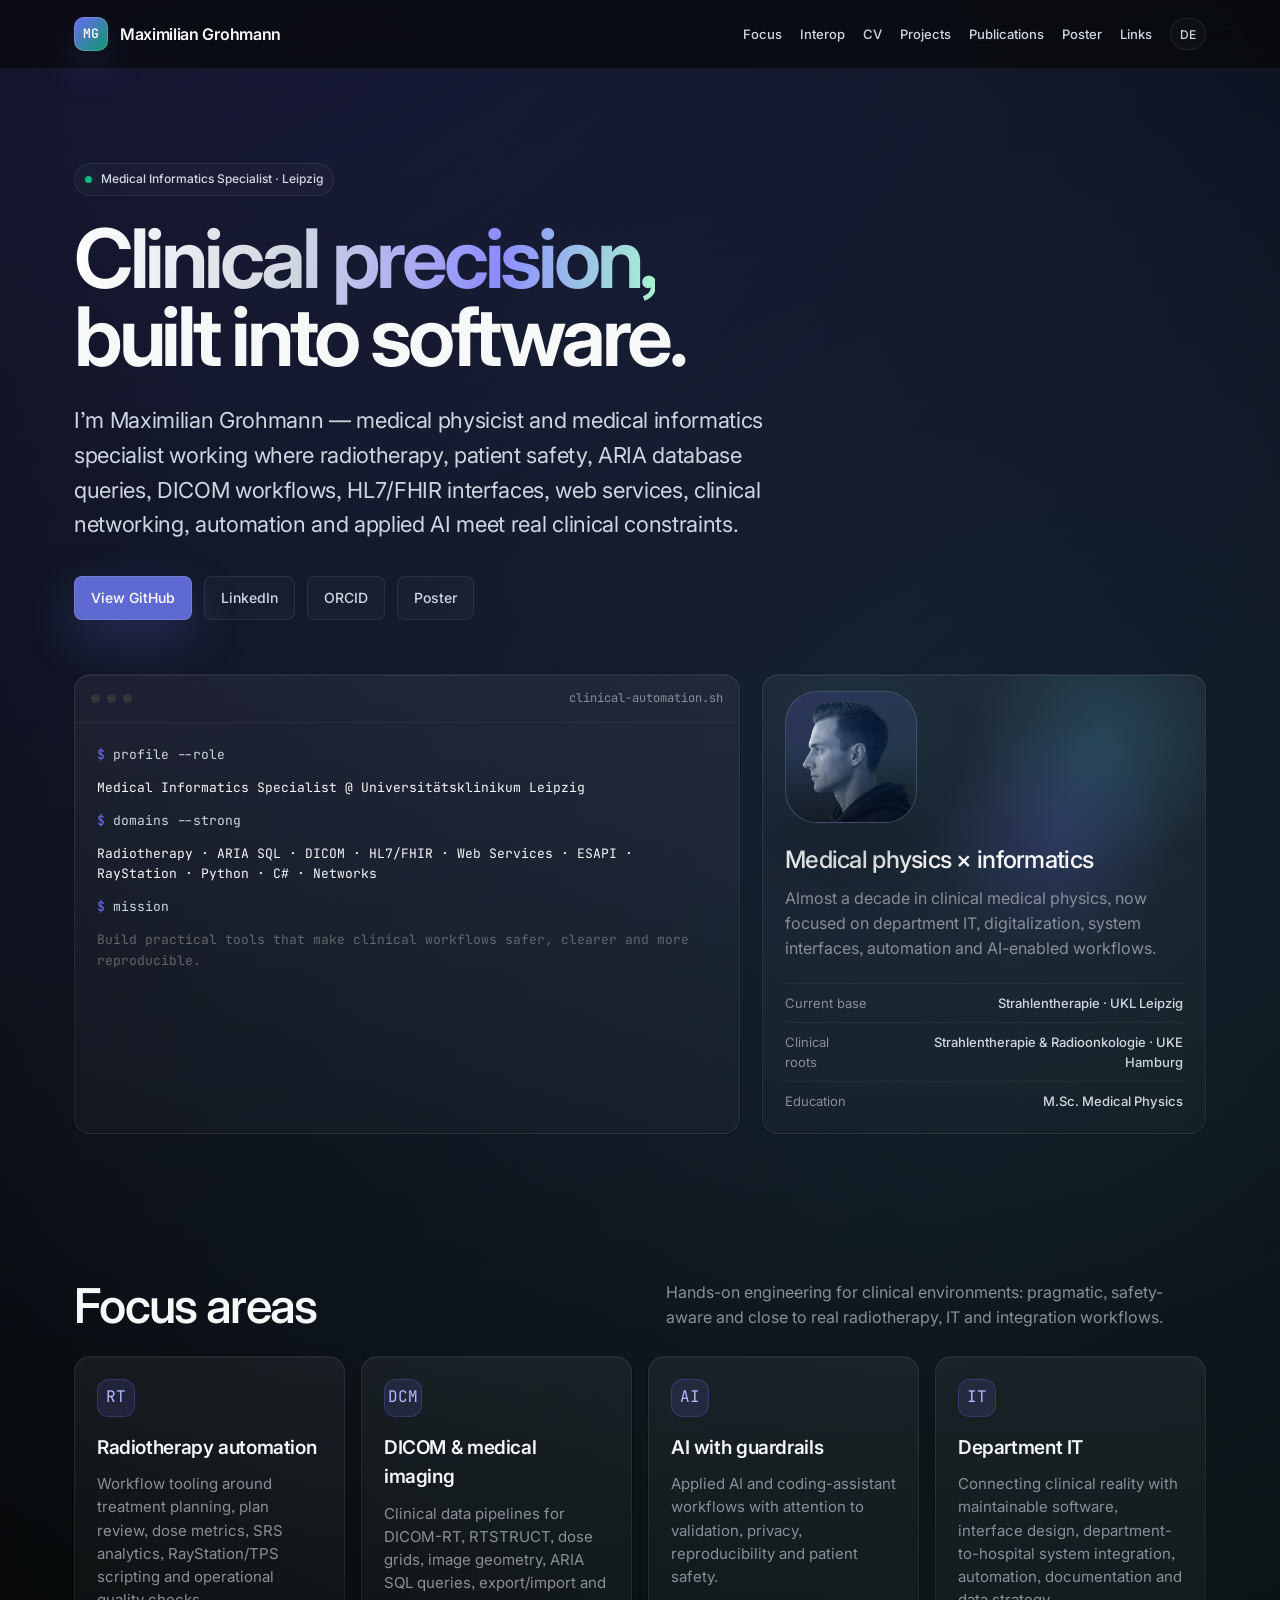
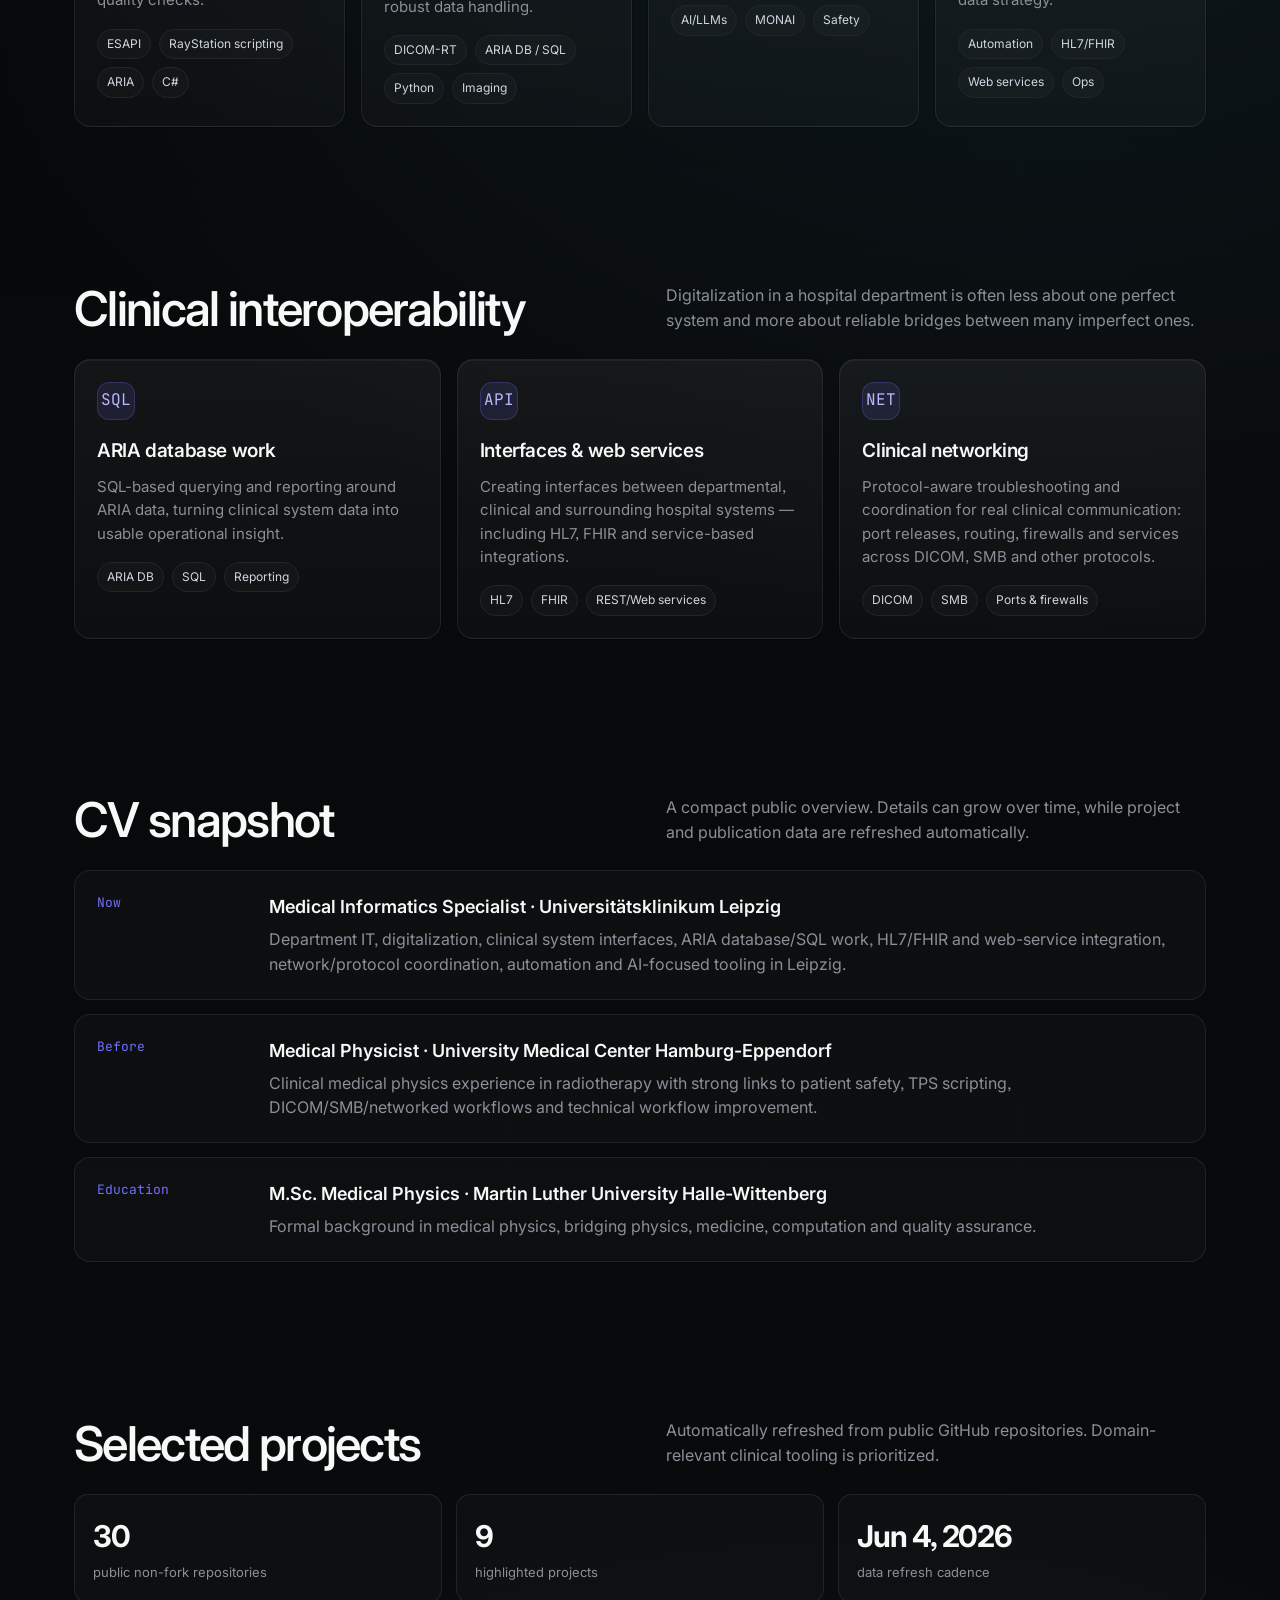
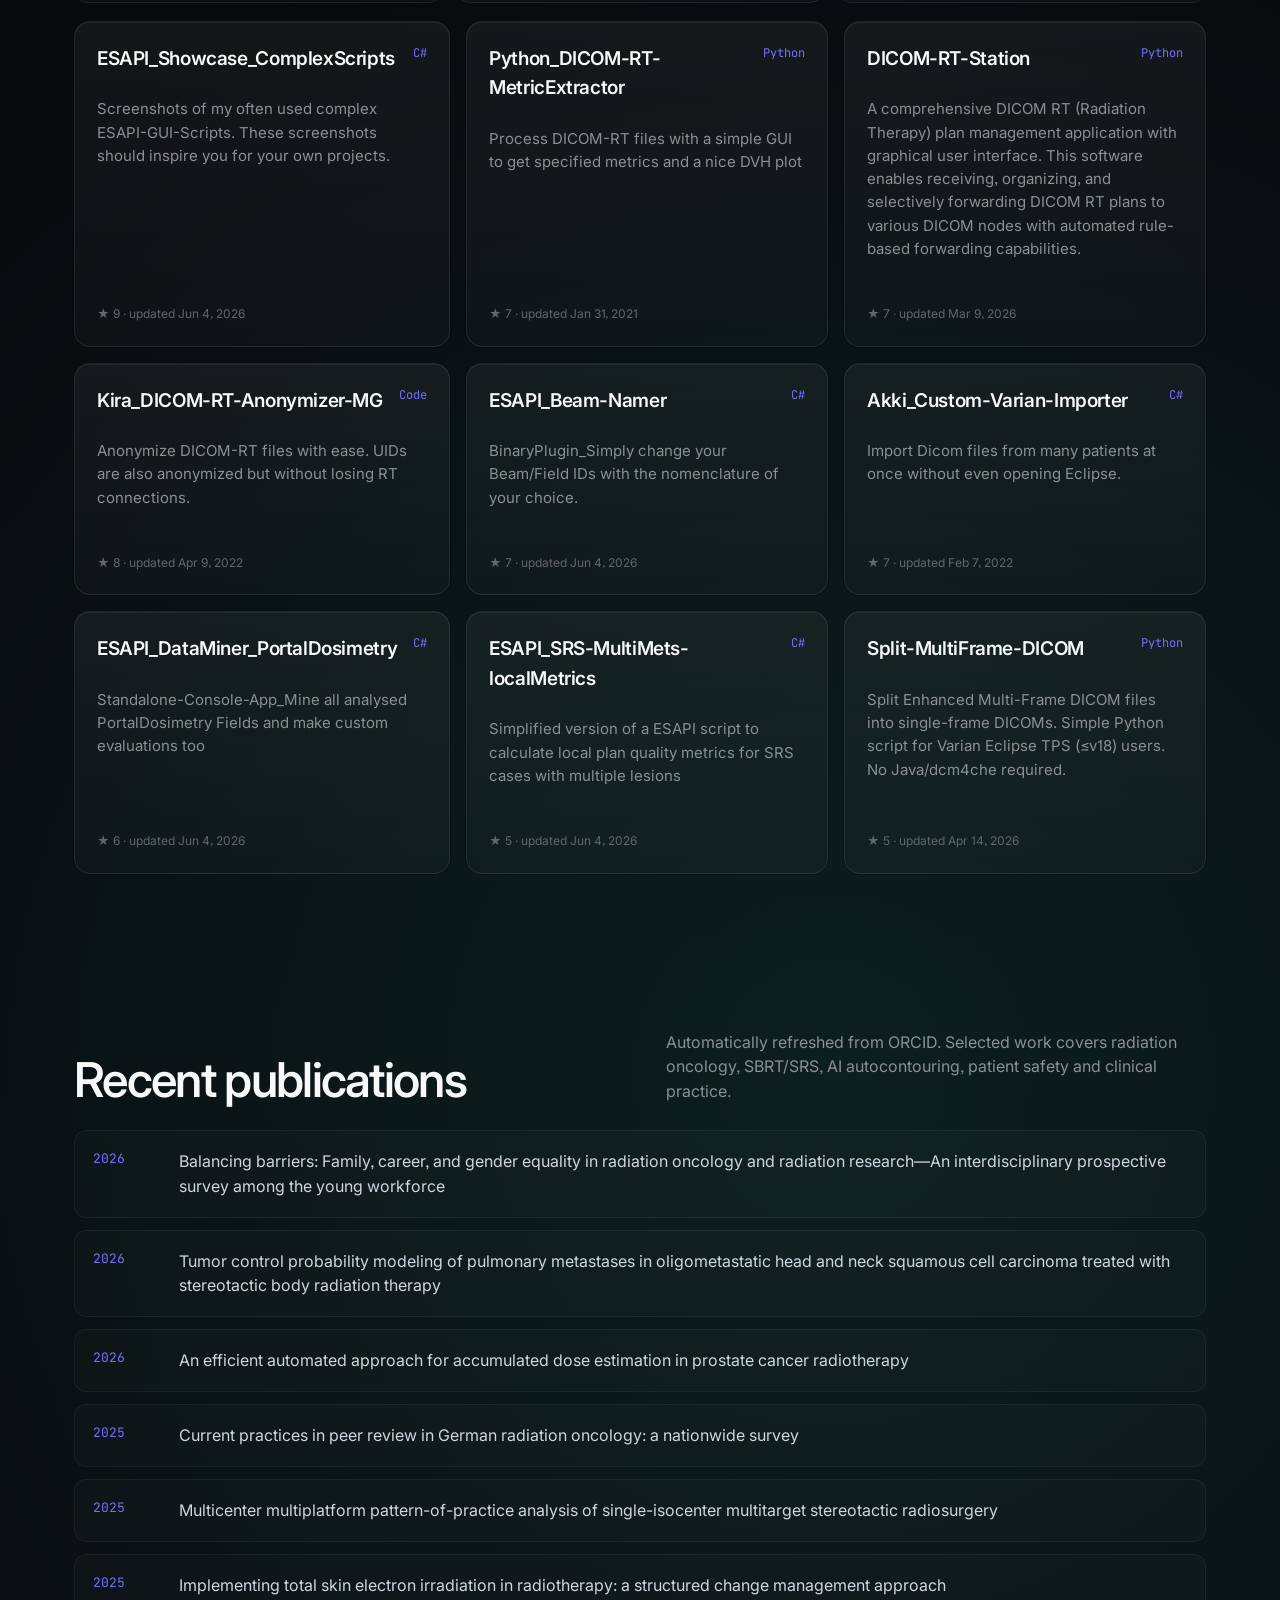
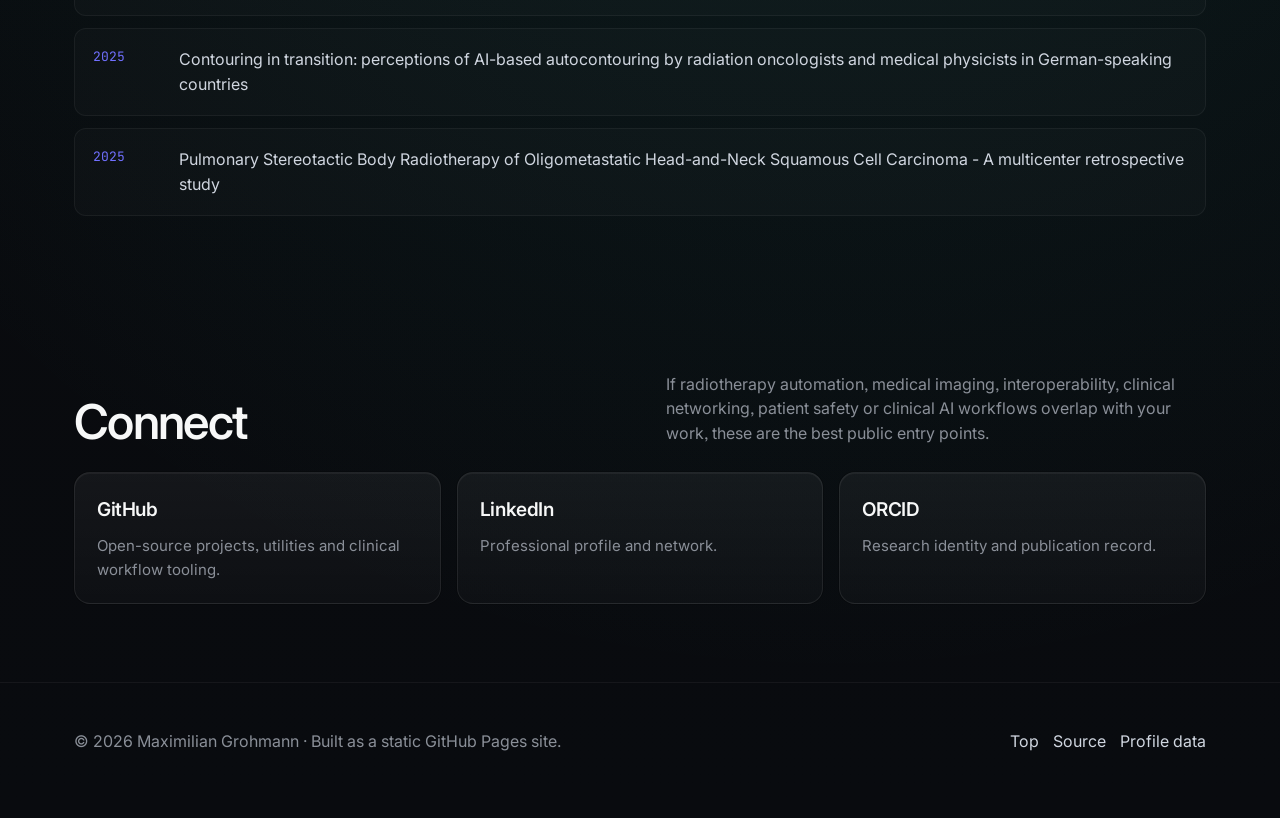
==== index.html @ 829b989c "fix: show mobile navigation buttons" ====
<!doctype html>
<html lang="en">
<head>
  <meta charset="utf-8" />
  <meta name="viewport" content="width=device-width, initial-scale=1" />
  <meta name="description" content="Maximilian Grohmann — Medical Informatics Specialist, medical physicist and builder of safe automation for radiotherapy, ARIA SQL, DICOM, HL7/FHIR, clinical networking and AI." />
  <meta property="og:title" content="Maximilian Grohmann — Clinical AI, Radiotherapy Automation & Medical Informatics" />
  <meta property="og:description" content="Medical physicist turned medical informatics specialist. Radiotherapy, ARIA SQL, DICOM, HL7/FHIR, RayStation scripting, web services, clinical networking, AI validation and workflow tooling." />
  <meta property="og:type" content="website" />
  <meta name="theme-color" content="#08090a" />
  <title>Maximilian Grohmann — Clinical AI & Medical Informatics</title>
  <link rel="preconnect" href="https://fonts.googleapis.com">
  <link rel="preconnect" href="https://fonts.gstatic.com" crossorigin>
  <link href="https://fonts.googleapis.com/css2?family=Inter:wght@300;400;500;600;700;800;900&family=JetBrains+Mono:wght@400;500&display=swap" rel="stylesheet">
  <style>
    :root {
      color-scheme: dark;
      --bg: #08090a; --bg-deep: #010102; --panel: #0f1011;
      --surface: rgba(255,255,255,.035); --surface-2: rgba(255,255,255,.055);
      --text: #f7f8f8; --muted: #d0d6e0; --subtle: #8a8f98; --quiet: #62666d;
      --border: rgba(255,255,255,.08); --border-soft: rgba(255,255,255,.05);
      --accent: #7170ff; --accent-strong: #5e6ad2; --cyan: #55d6ff; --green: #10b981; --teal: #2dd4bf;
      --max: 1180px; --radius: 16px;
    }
    * { box-sizing: border-box; }
    html { scroll-behavior: smooth; }
    body {
      margin: 0; font-family: 'Inter', system-ui, -apple-system, Segoe UI, Roboto, sans-serif;
      font-feature-settings: "cv01", "ss03"; color: var(--text); line-height: 1.55; min-height: 100vh;
      background:
        radial-gradient(circle at 18% -5%, rgba(113,112,255,.22), transparent 31%),
        radial-gradient(circle at 82% 16%, rgba(85,214,255,.12), transparent 28%),
        radial-gradient(circle at 65% 76%, rgba(45,212,191,.10), transparent 28%),
        linear-gradient(180deg, var(--bg-deep), var(--bg) 34%, #090b0f 100%);
    }
    a { color: inherit; text-decoration: none; } a:hover { color: var(--text); }
    .container { max-width: var(--max); margin: 0 auto; padding: 0 24px; }
    header { position: sticky; top: 0; z-index: 20; backdrop-filter: blur(18px); background: rgba(8,9,10,.74); border-bottom: 1px solid var(--border-soft); }
    nav { min-height: 68px; display:flex; align-items:center; justify-content:space-between; gap:20px; }
    .brand { display:flex; align-items:center; gap:12px; font-weight:600; letter-spacing:-.02em; }
    .mark { width:34px; height:34px; border-radius:10px; display:grid; place-items:center; background:linear-gradient(135deg, rgba(113,112,255,.95), rgba(16,185,129,.82)); box-shadow:0 0 0 1px rgba(255,255,255,.16) inset,0 18px 40px rgba(94,106,210,.24); font-family:'JetBrains Mono', monospace; font-size:13px; }
    .navlinks { display:flex; align-items:center; gap:18px; color:var(--muted); font-size:13px; font-weight:510; }
    .navlinks a { color:var(--muted); }
    .lang-toggle { min-height:32px; padding:5px 9px; border:1px solid var(--border); border-radius:999px; background:rgba(255,255,255,.025); color:var(--muted); cursor:pointer; font:510 12px 'Inter', system-ui, sans-serif; }
    .lang-toggle:hover { color:var(--text); background:rgba(255,255,255,.055); }
    .hero { padding: 94px 0 68px; overflow:hidden; }
    .eyebrow { display:inline-flex; align-items:center; gap:9px; padding:6px 10px; border:1px solid var(--border); border-radius:999px; background:rgba(255,255,255,.025); color:var(--muted); font-size:12px; font-weight:510; margin-bottom:24px; }
    .dot { width:7px; height:7px; border-radius:50%; background:var(--green); box-shadow:0 0 18px rgba(16,185,129,.7); }
    h1 { margin:0; max-width:850px; font-size:clamp(44px,7vw,82px); line-height:.96; letter-spacing:-.052em; font-weight:650; }
    .gradient-text { background:linear-gradient(95deg,#fff 0%,#d0d6e0 38%,#8d8cff 73%,#a7f3d0 100%); -webkit-background-clip:text; background-clip:text; color:transparent; }
    .hero-copy { margin:26px 0 0; max-width:720px; color:var(--muted); font-size:clamp(18px,2vw,22px); line-height:1.58; letter-spacing:-.015em; }
    .actions { display:flex; flex-wrap:wrap; gap:12px; margin-top:34px; }
    .btn { min-height:44px; display:inline-flex; align-items:center; justify-content:center; gap:9px; padding:10px 16px; border-radius:8px; border:1px solid var(--border); color:var(--muted); background:rgba(255,255,255,.025); font-size:14px; font-weight:510; transition:transform .18s ease, background .18s ease, border-color .18s ease; }
    .btn:hover { transform:translateY(-1px); background:rgba(255,255,255,.055); border-color:rgba(255,255,255,.16); }
    .btn.primary { background:var(--accent-strong); color:#fff; border-color:rgba(255,255,255,.14); box-shadow:0 20px 48px rgba(94,106,210,.28); }
    .terminal-card, .profile-card, .card { border:1px solid var(--border); background:linear-gradient(180deg,rgba(255,255,255,.05),rgba(255,255,255,.022)); border-radius:var(--radius); box-shadow:0 0 0 1px rgba(0,0,0,.2), inset 0 1px 0 rgba(255,255,255,.05); }
    .hero-grid { display:grid; grid-template-columns:1.2fr .8fr; gap:22px; margin-top:54px; }
    .terminal-top { display:flex; align-items:center; justify-content:space-between; padding:14px 16px; border-bottom:1px solid var(--border-soft); color:var(--subtle); font-size:12px; font-family:'JetBrains Mono',monospace; }
    .traffic { display:flex; gap:7px; } .traffic i { width:9px; height:9px; border-radius:50%; background:#34343a; display:block; }
    .terminal-body { padding:22px; font-family:'JetBrains Mono',ui-monospace,monospace; font-size:13px; color:var(--muted); min-height:264px; }
    .line { display:block; margin:0 0 13px; } .prompt { color:var(--accent); } .value { color:var(--text); } .comment { color:var(--quiet); }
    .profile-card { position:relative; overflow:hidden; padding:22px; display:flex; flex-direction:column; justify-content:space-between; min-height:314px; }
    .profile-card::before { content:""; position:absolute; inset:-1px -1px auto auto; width:76%; height:58%; background:radial-gradient(circle at 70% 25%, rgba(85,214,255,.16), transparent 42%), radial-gradient(circle at 55% 62%, rgba(113,112,255,.18), transparent 48%); pointer-events:none; }
    .profile-card > * { position:relative; z-index:1; }
    .portrait-frame { position:relative; width:132px; height:132px; margin:-6px 0 18px; border-radius:32px; overflow:hidden; border:1px solid rgba(255,255,255,.12); background:linear-gradient(145deg, rgba(113,112,255,.18), rgba(45,212,191,.08)); box-shadow:0 28px 70px rgba(0,0,0,.38), 0 0 58px rgba(85,214,255,.12); }
    .portrait-frame::after { content:""; position:absolute; inset:0; background:linear-gradient(180deg, transparent 46%, rgba(8,9,10,.58)); pointer-events:none; }
    .portrait-frame img { width:100%; height:100%; object-fit:cover; object-position:50% 8%; transform:scale(1.34) translateY(7%); filter:saturate(.9) contrast(1.06); }
    .profile-card h2 { margin:0 0 8px; font-size:24px; letter-spacing:-.03em; font-weight:510; } .profile-card p { margin:0; color:var(--subtle); }
    .mini-list { display:grid; gap:9px; margin-top:22px; } .mini { display:flex; justify-content:space-between; gap:20px; color:var(--subtle); font-size:13px; border-top:1px solid var(--border-soft); padding-top:9px; } .mini strong { color:var(--muted); font-weight:510; text-align:right; }
    section { padding:78px 0; } .section-head { display:flex; align-items:end; justify-content:space-between; gap:24px; margin-bottom:26px; } .section-head h2 { margin:0; font-size:clamp(30px,4vw,48px); line-height:1; letter-spacing:-.035em; font-weight:560; } .section-head p { margin:0; color:var(--subtle); max-width:540px; }
    .grid { display:grid; gap:16px; } .grid.cols-4 { grid-template-columns:repeat(4,1fr); } .grid.cols-3 { grid-template-columns:repeat(3,1fr); } .grid.cols-2 { grid-template-columns:repeat(2,1fr); }
    .card { padding:22px; } .card h3 { margin:0 0 10px; font-size:19px; letter-spacing:-.02em; font-weight:590; } .card p { margin:0; color:var(--subtle); font-size:15px; }
    .icon { width:38px; height:38px; border-radius:12px; display:grid; place-items:center; background:rgba(113,112,255,.12); border:1px solid rgba(113,112,255,.24); color:#b9b8ff; margin-bottom:16px; font-family:'JetBrains Mono',monospace; }
    .tagrow { display:flex; flex-wrap:wrap; gap:8px; margin-top:17px; } .tag { font-size:12px; color:var(--muted); border:1px solid #23252a; border-radius:999px; padding:5px 9px; background:rgba(255,255,255,.018); }
    .timeline { display:grid; gap:14px; } .event { display:grid; grid-template-columns:150px 1fr; gap:22px; padding:22px; border:1px solid var(--border); border-radius:var(--radius); background:rgba(255,255,255,.025); } .when { color:var(--accent); font-family:'JetBrains Mono',monospace; font-size:13px; } .event h3 { margin:0 0 6px; font-size:18px; font-weight:590; } .event p { margin:0; color:var(--subtle); }
    .repo { display:flex; flex-direction:column; gap:14px; min-height:220px; } .repo-top { display:flex; justify-content:space-between; gap:16px; align-items:start; } .repo a { color:var(--text); } .lang { color:var(--accent); font-family:'JetBrains Mono',monospace; font-size:12px; white-space:nowrap; } .repo .stars { color:var(--quiet); font-size:12px; margin-top:auto; }
    .pub-list { display:grid; gap:12px; } .pub { display:grid; grid-template-columns:70px 1fr; gap:16px; padding:18px; border:1px solid var(--border-soft); border-radius:12px; background:rgba(255,255,255,.018); } .pub-year { color:var(--accent); font-family:'JetBrains Mono',monospace; font-size:13px; } .pub a { color:var(--muted); } .pub a:hover { color:var(--text); }
    .stats { display:grid; grid-template-columns:repeat(3,1fr); gap:14px; margin-top:18px; } .stat { padding:18px; border:1px solid var(--border); border-radius:14px; background:rgba(255,255,255,.025); } .stat b { display:block; font-size:30px; letter-spacing:-.04em; } .stat span { color:var(--subtle); font-size:13px; }
    footer { padding:46px 0 64px; border-top:1px solid var(--border-soft); color:var(--subtle); } .footer-inner { display:flex; justify-content:space-between; gap:20px; flex-wrap:wrap; } .footer-links { display:flex; gap:14px; flex-wrap:wrap; } .footer-links a { color:var(--muted); }
    @media (max-width:980px){ .hero-grid,.grid.cols-4,.grid.cols-3,.grid.cols-2{grid-template-columns:1fr}nav{height:auto;padding:10px 0;flex-wrap:wrap;align-items:flex-start}.brand{min-height:44px}.navlinks{display:flex;width:100%;gap:10px;overflow-x:auto;white-space:nowrap;scrollbar-width:none;padding:0 0 2px}.navlinks::-webkit-scrollbar{display:none}.navlinks a,.navlinks .lang-toggle{min-height:36px;display:inline-flex;align-items:center;justify-content:center;border:1px solid var(--border);border-radius:999px;background:rgba(255,255,255,.025);padding:6px 10px;flex:0 0 auto}.section-head{display:block}.section-head p{margin-top:12px}.event,.pub{grid-template-columns:1fr;gap:8px}.stats{grid-template-columns:1fr} }
    @media (max-width:560px){ .container{padding:0 18px}.hero{padding-top:48px}.actions{display:grid;grid-template-columns:1fr}.actions .btn{width:100%}.terminal-body{font-size:12px} }
    @media (prefers-reduced-motion:reduce){ *{scroll-behavior:auto!important;transition:none!important} }
  </style>
</head>
<body>
  <header>
    <div class="container"><nav aria-label="Main navigation"><a class="brand" href="#top" aria-label="Maximilian Grohmann home"><span class="mark">MG</span><span>Maximilian Grohmann</span></a><div class="navlinks"><a href="#focus">Focus</a><a href="#interoperability">Interop</a><a href="#cv">CV</a><a href="#projects">Projects</a><a href="#publications">Publications</a><a href="poster.html">Poster</a><a href="#contact">Links</a><button id="langToggle" class="lang-toggle" type="button" aria-label="Sprache auf Deutsch umschalten">DE</button></div></nav></div>
  </header>
  <main id="top">
    <section class="hero"><div class="container"><div class="eyebrow"><span class="dot"></span> Medical Informatics Specialist · Leipzig</div><h1><span class="gradient-text">Clinical precision,</span><br> built into software.</h1><p class="hero-copy">I’m Maximilian Grohmann — medical physicist and medical informatics specialist working where radiotherapy, patient safety, ARIA database queries, DICOM workflows, HL7/FHIR interfaces, web services, clinical networking, automation and applied AI meet real clinical constraints.</p><div class="actions"><a class="btn primary" href="https://github.com/Kiragroh" target="_blank" rel="noreferrer">View GitHub</a><a class="btn" href="https://www.linkedin.com/in/maximilian-grohmann-b70588b1" target="_blank" rel="noreferrer">LinkedIn</a><a class="btn" href="https://orcid.org/0000-0002-6909-811X" target="_blank" rel="noreferrer">ORCID</a><a class="btn" href="poster.html">Poster</a></div>
      <div class="hero-grid" aria-label="Professional snapshot"><div class="terminal-card"><div class="terminal-top"><div class="traffic"><i></i><i></i><i></i></div><span>clinical-automation.sh</span></div><div class="terminal-body"><span class="line"><span class="prompt">$</span> profile --role</span><span class="line value">Medical Informatics Specialist @ Universitätsklinikum Leipzig</span><span class="line"><span class="prompt">$</span> domains --strong</span><span class="line value">Radiotherapy · ARIA SQL · DICOM · HL7/FHIR · Web Services · ESAPI · RayStation · Python · C# · Networks</span><span class="line"><span class="prompt">$</span> mission</span><span class="line comment">Build practical tools that make clinical workflows safer, clearer and more reproducible.</span></div></div><aside class="profile-card"><div><div class="portrait-frame"><img src="assets/max-silhouette-alpha.webp" alt="Portrait silhouette of Maximilian Grohmann" width="639" height="960" fetchpriority="high"></div><h2>Medical physics × informatics</h2><p>Almost a decade in clinical medical physics, now focused on department IT, digitalization, system interfaces, automation and AI-enabled workflows.</p></div><div class="mini-list"><div class="mini"><span>Current base</span><strong><a href="https://www.uniklinikum-leipzig.de/einrichtungen/strahlentherapie" target="_blank" rel="noreferrer">Strahlentherapie · UKL Leipzig</a></strong></div><div class="mini"><span>Clinical roots</span><strong><a href="https://www.uke.de/kliniken-institute/kliniken/strahlentherapie-radioonkologie/index.html" target="_blank" rel="noreferrer">Strahlentherapie &amp; Radioonkologie · UKE Hamburg</a></strong></div><div class="mini"><span>Education</span><strong>M.Sc. Medical Physics</strong></div></div></aside></div></div></section>
    <section id="focus"><div class="container"><div class="section-head"><h2>Focus areas</h2><p>Hands-on engineering for clinical environments: pragmatic, safety-aware and close to real radiotherapy, IT and integration workflows.</p></div><div class="grid cols-4"><article class="card"><div class="icon">RT</div><h3>Radiotherapy automation</h3><p>Workflow tooling around treatment planning, plan review, dose metrics, SRS analytics, RayStation/TPS scripting and operational quality checks.</p><div class="tagrow"><span class="tag">ESAPI</span><span class="tag">RayStation scripting</span><span class="tag">ARIA</span><span class="tag">C#</span></div></article><article class="card"><div class="icon">DCM</div><h3>DICOM & medical imaging</h3><p>Clinical data pipelines for DICOM-RT, RTSTRUCT, dose grids, image geometry, ARIA SQL queries, export/import and robust data handling.</p><div class="tagrow"><span class="tag">DICOM-RT</span><span class="tag">ARIA DB / SQL</span><span class="tag">Python</span><span class="tag">Imaging</span></div></article><article class="card"><div class="icon">AI</div><h3>AI with guardrails</h3><p>Applied AI and coding-assistant workflows with attention to validation, privacy, reproducibility and patient safety.</p><div class="tagrow"><span class="tag">AI/LLMs</span><span class="tag">MONAI</span><span class="tag">Safety</span></div></article><article class="card"><div class="icon">IT</div><h3>Department IT</h3><p>Connecting clinical reality with maintainable software, interface design, department-to-hospital system integration, automation, documentation and data strategy.</p><div class="tagrow"><span class="tag">Automation</span><span class="tag">HL7/FHIR</span><span class="tag">Web services</span><span class="tag">Ops</span></div></article></div></div></section>
    <section id="interoperability"><div class="container"><div class="section-head"><h2>Clinical interoperability</h2><p>Digitalization in a hospital department is often less about one perfect system and more about reliable bridges between many imperfect ones.</p></div><div class="grid cols-3"><article class="card"><div class="icon">SQL</div><h3>ARIA database work</h3><p>SQL-based querying and reporting around ARIA data, turning clinical system data into usable operational insight.</p><div class="tagrow"><span class="tag">ARIA DB</span><span class="tag">SQL</span><span class="tag">Reporting</span></div></article><article class="card"><div class="icon">API</div><h3>Interfaces & web services</h3><p>Creating interfaces between departmental, clinical and surrounding hospital systems — including HL7, FHIR and service-based integrations.</p><div class="tagrow"><span class="tag">HL7</span><span class="tag">FHIR</span><span class="tag">REST/Web services</span></div></article><article class="card"><div class="icon">NET</div><h3>Clinical networking</h3><p>Protocol-aware troubleshooting and coordination for real clinical communication: port releases, routing, firewalls and services across DICOM, SMB and other protocols.</p><div class="tagrow"><span class="tag">DICOM</span><span class="tag">SMB</span><span class="tag">Ports & firewalls</span></div></article></div></div></section>
    <section id="cv"><div class="container"><div class="section-head"><h2>CV snapshot</h2><p>A compact public overview. Details can grow over time, while project and publication data are refreshed automatically.</p></div><div class="timeline"><article class="event"><div class="when">Now</div><div><h3>Medical Informatics Specialist · Universitätsklinikum Leipzig</h3><p>Department IT, digitalization, clinical system interfaces, ARIA database/SQL work, HL7/FHIR and web-service integration, network/protocol coordination, automation and AI-focused tooling in Leipzig.</p></div></article><article class="event"><div class="when">Before</div><div><h3>Medical Physicist · University Medical Center Hamburg-Eppendorf</h3><p>Clinical medical physics experience in radiotherapy with strong links to patient safety, TPS scripting, DICOM/SMB/networked workflows and technical workflow improvement.</p></div></article><article class="event"><div class="when">Education</div><div><h3>M.Sc. Medical Physics · Martin Luther University Halle-Wittenberg</h3><p>Formal background in medical physics, bridging physics, medicine, computation and quality assurance.</p></div></article></div></div></section>
    <section id="projects"><div class="container"><div class="section-head"><h2>Selected projects</h2><p>Automatically refreshed from public GitHub repositories. Domain-relevant clinical tooling is prioritized.</p></div><div class="stats"><div class="stat"><b id="repoCount">—</b><span>public non-fork repositories</span></div><div class="stat"><b id="selectedCount">—</b><span>highlighted projects</span></div><div class="stat"><b id="updatedAt">daily</b><span>data refresh cadence</span></div></div><div id="repoGrid" class="grid cols-3" style="margin-top:18px"><article class="card repo"><div class="repo-top"><h3><a href="https://github.com/Kiragroh/DICOM-RT-Station" target="_blank" rel="noreferrer">DICOM-RT-Station</a></h3><span class="lang">Python</span></div><p>DICOM RT plan management GUI for receiving, organizing and forwarding radiotherapy plan objects.</p><div class="stars">★ 7</div></article><article class="card repo"><div class="repo-top"><h3><a href="https://github.com/Kiragroh/ClearPlan-OpenSource" target="_blank" rel="noreferrer">ClearPlan OpenSource</a></h3><span class="lang">C#</span></div><p>Framework for automated radiotherapy plan review with PQM evaluation, DVH visualization and failure-mode logging.</p><div class="stars">★ 4</div></article><article class="card repo"><div class="repo-top"><h3><a href="https://github.com/Kiragroh/STARDUST_RT-SAM2" target="_blank" rel="noreferrer">STARDUST RT-SAM2</a></h3><span class="lang">Python</span></div><p>AI-powered tumor segmentation and treatment-planning-system data extraction for radiotherapy workflows.</p><div class="stars">★ 5</div></article></div></div></section>
    <section id="publications"><div class="container"><div class="section-head"><h2>Recent publications</h2><p>Automatically refreshed from ORCID. Selected work covers radiation oncology, SBRT/SRS, AI autocontouring, patient safety and clinical practice.</p></div><div id="pubList" class="pub-list"><article class="pub"><div class="pub-year">2026</div><a href="https://doi.org/10.1016/j.radonc.2026.111375" target="_blank" rel="noreferrer">Tumor control probability modeling of pulmonary metastases in oligometastatic head and neck squamous cell carcinoma treated with stereotactic body radiation therapy</a></article><article class="pub"><div class="pub-year">2026</div><a href="https://doi.org/10.1016/j.phro.2026.100942" target="_blank" rel="noreferrer">An efficient automated approach for accumulated dose estimation in prostate cancer radiotherapy</a></article><article class="pub"><div class="pub-year">2025</div><a href="https://doi.org/10.1007/s00066-025-02403-1" target="_blank" rel="noreferrer">Contouring in transition: perceptions of AI-based autocontouring by radiation oncologists and medical physicists in German-speaking countries</a></article></div></div></section>
    <section id="contact"><div class="container"><div class="section-head"><h2>Connect</h2><p>If radiotherapy automation, medical imaging, interoperability, clinical networking, patient safety or clinical AI workflows overlap with your work, these are the best public entry points.</p></div><div class="grid cols-3"><a class="card" href="https://github.com/Kiragroh" target="_blank" rel="noreferrer"><h3>GitHub</h3><p>Open-source projects, utilities and clinical workflow tooling.</p></a><a class="card" href="https://www.linkedin.com/in/maximilian-grohmann-b70588b1" target="_blank" rel="noreferrer"><h3>LinkedIn</h3><p>Professional profile and network.</p></a><a class="card" href="https://orcid.org/0000-0002-6909-811X" target="_blank" rel="noreferrer"><h3>ORCID</h3><p>Research identity and publication record.</p></a></div></div></section>
  </main>
  <footer><div class="container footer-inner"><div>© <span id="year"></span> Maximilian Grohmann · Built as a static GitHub Pages site.</div><div class="footer-links"><a href="#top">Top</a><a href="https://github.com/Kiragroh/Kiragroh.github.io" target="_blank" rel="noreferrer">Source</a><a href="data/profile.json" target="_blank">Profile data</a></div></div></footer>
  <script src="i18n.js"></script>
  <script>
    document.getElementById('year').textContent = new Date().getFullYear();
    const fmtDate = (iso) => new Intl.DateTimeFormat(document.documentElement.lang === 'de' ? 'de-DE' : 'en', { dateStyle: 'medium' }).format(new Date(iso));
    const escapeHtml = (s) => String(s ?? '').replace(/[&<>"]/g, c => ({'&':'&amp;','<':'&lt;','>':'&gt;','"':'&quot;'}[c]));
    async function hydrate() {
      try {
        const res = await fetch('data/profile.json', { cache: 'no-store' });
        if (!res.ok) return;
        const data = await res.json();
        document.getElementById('repoCount').textContent = data.metrics?.publicRepositories ?? '—';
        document.getElementById('selectedCount').textContent = data.metrics?.selectedRepositories ?? data.repositories?.length ?? '—';
        document.getElementById('updatedAt').textContent = data.generatedAt ? fmtDate(data.generatedAt) : 'daily';
        if (Array.isArray(data.repositories) && data.repositories.length) {
          document.getElementById('repoGrid').innerHTML = data.repositories.map(repo => `<article class="card repo"><div class="repo-top"><h3><a href="${escapeHtml(repo.url)}" target="_blank" rel="noreferrer">${escapeHtml(repo.name)}</a></h3><span class="lang">${escapeHtml(repo.language || 'Code')}</span></div><p>${escapeHtml(repo.description || 'Open-source clinical tooling and automation project.')}</p><div class="tagrow">${(repo.topics || []).slice(0,4).map(t => `<span class="tag">${escapeHtml(t)}</span>`).join('')}</div><div class="stars">★ ${Number(repo.stars || 0)} · updated ${fmtDate(repo.updated)}</div></article>`).join('');
        }
        if (Array.isArray(data.publications) && data.publications.length) {
          document.getElementById('pubList').innerHTML = data.publications.map(pub => `<article class="pub"><div class="pub-year">${escapeHtml(pub.year || '—')}</div><a href="${escapeHtml(pub.url)}" target="_blank" rel="noreferrer">${escapeHtml(pub.title)}</a></article>`).join('');
        }
      } catch (error) { console.warn('Profile data refresh unavailable', error); }
    }
    hydrate();
  </script>
</body>
</html>
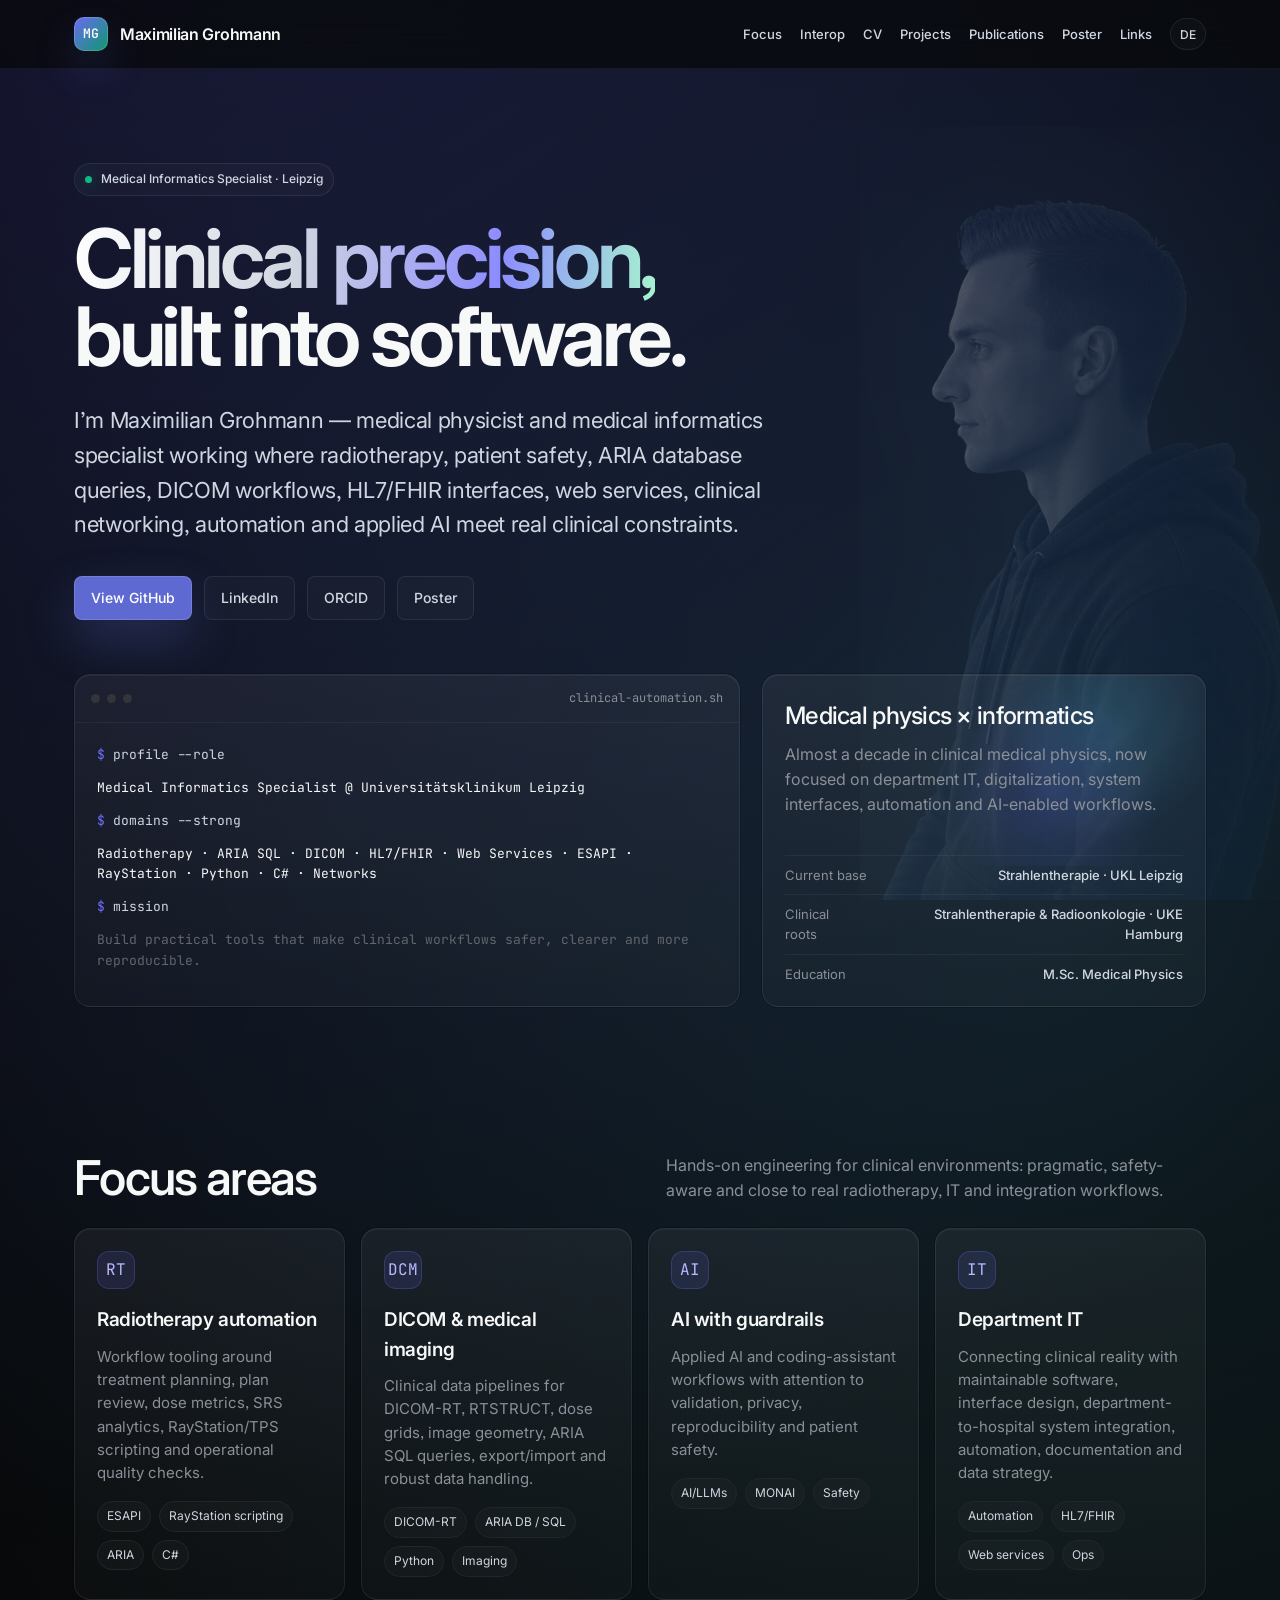
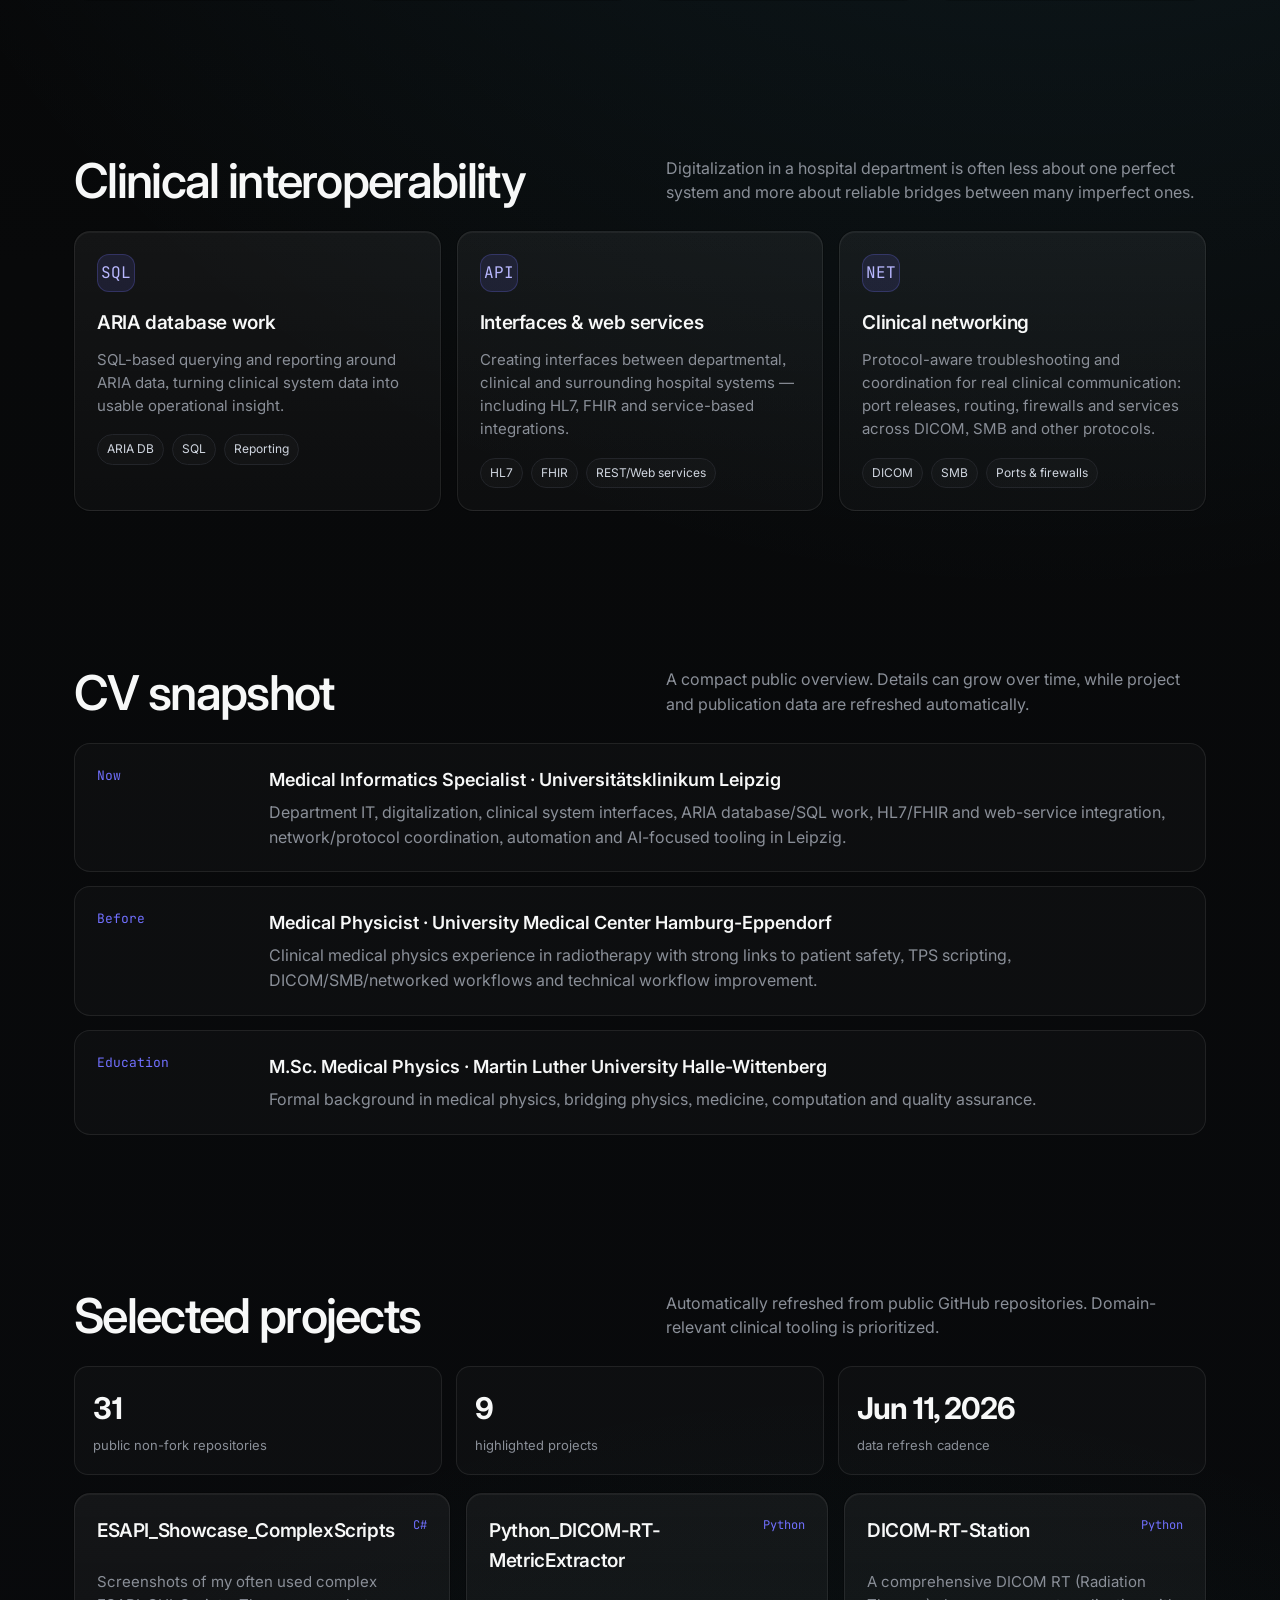
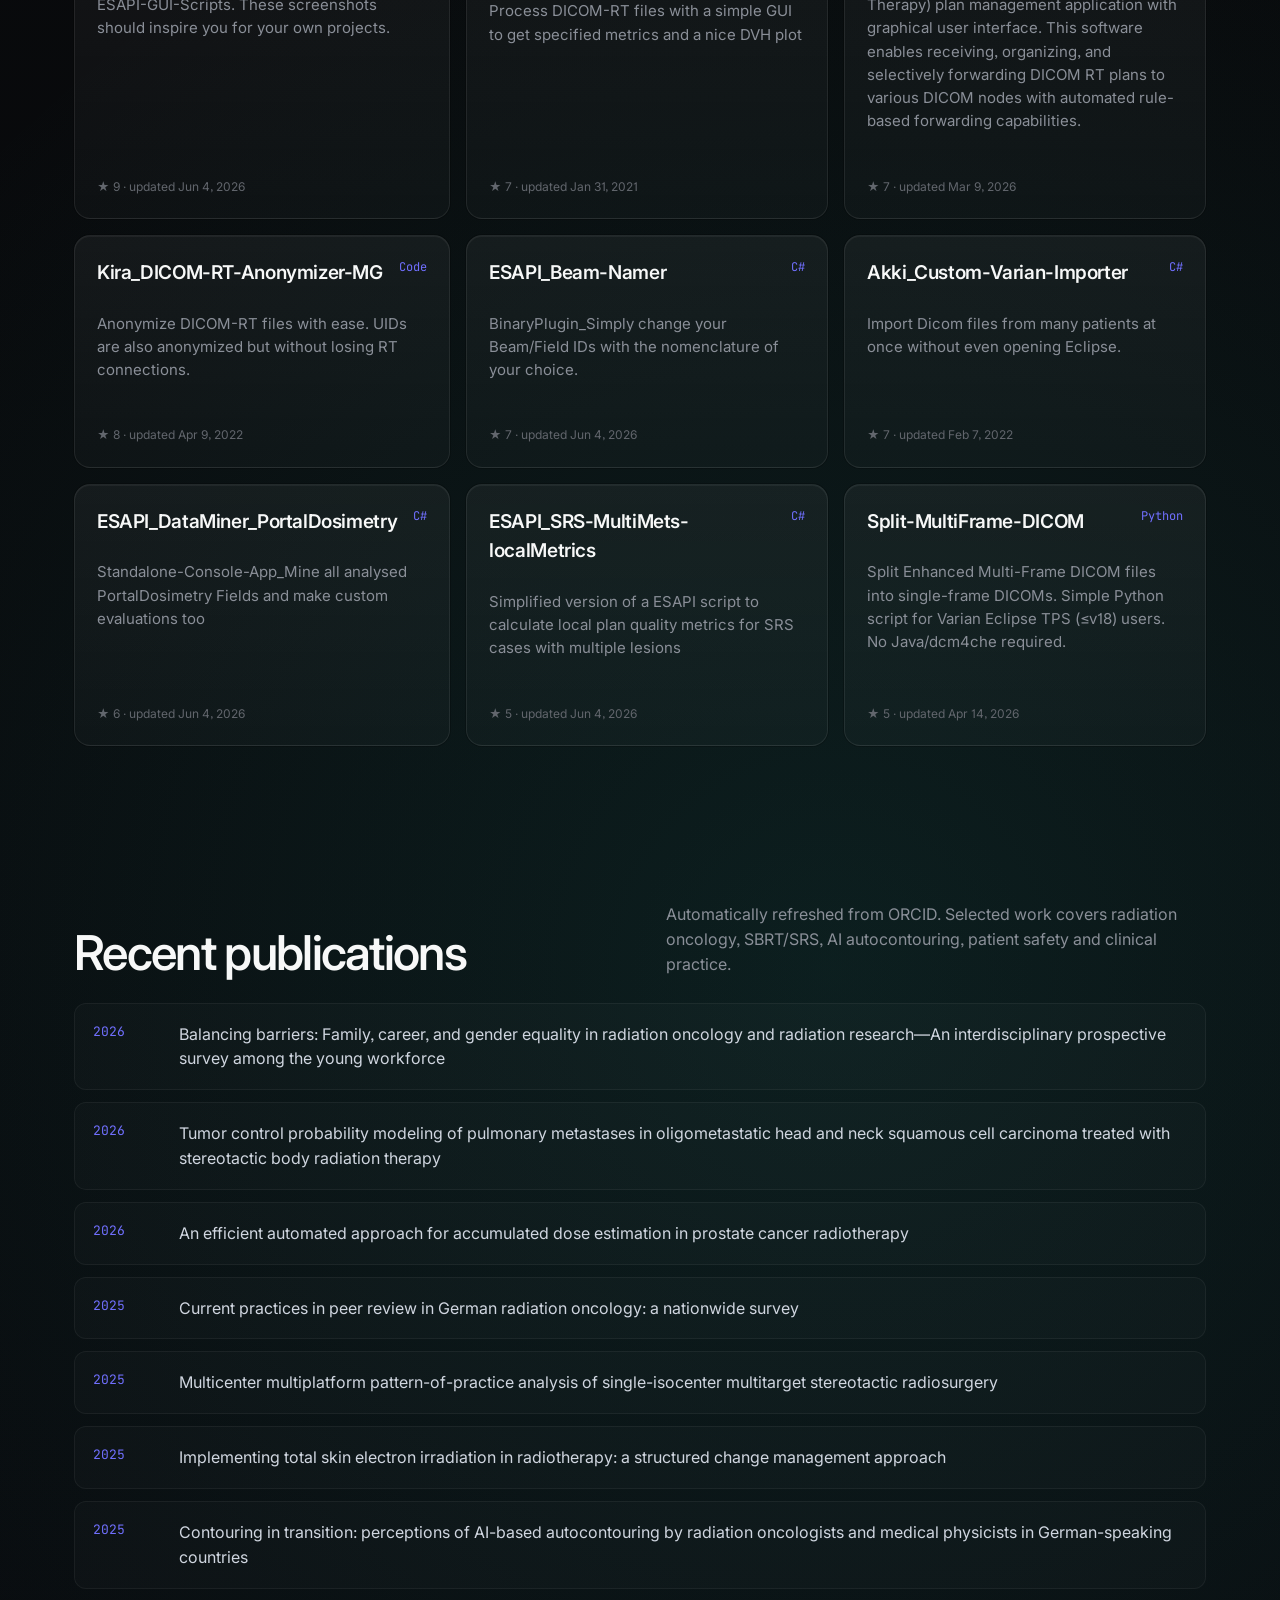
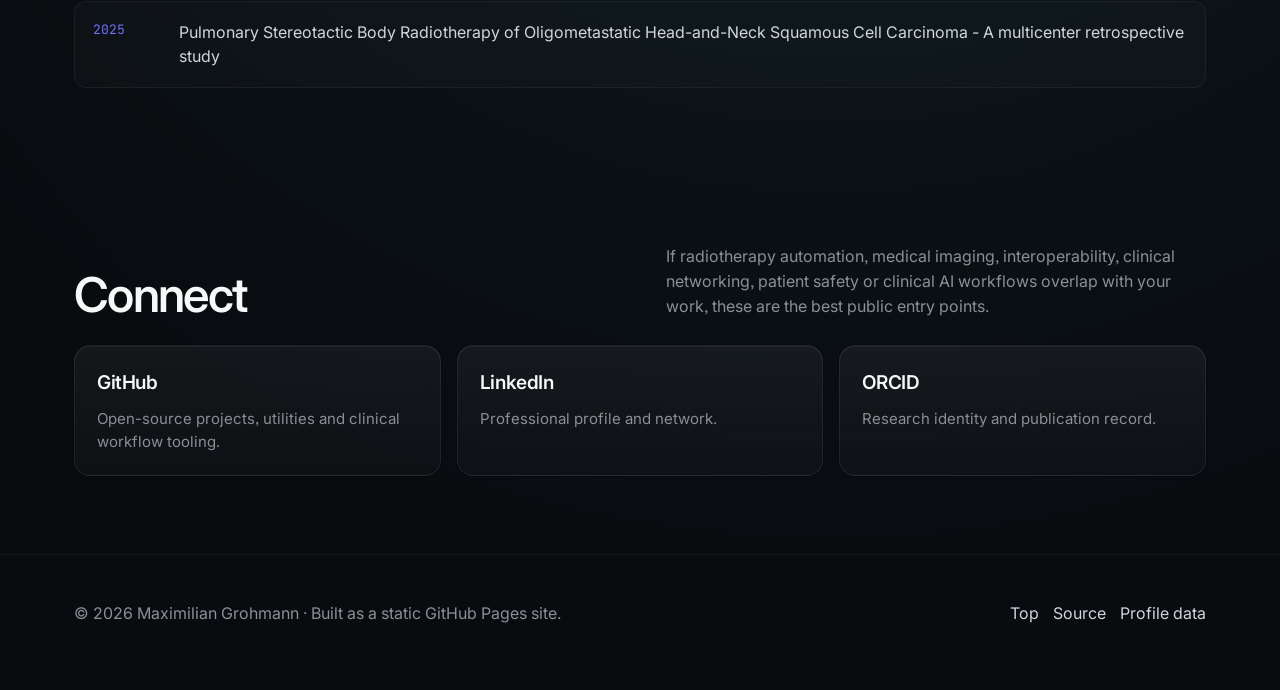
==== commit 362a7b2a: "Move silhouette to fixed right edge" ====
--- a/index.html
+++ b/index.html
@@ -34,6 +34,9 @@
         linear-gradient(180deg, var(--bg-deep), var(--bg) 34%, #090b0f 100%);
     }
     a { color: inherit; text-decoration: none; } a:hover { color: var(--text); }
+    body > header, body > main, body > footer { position:relative; z-index:1; }
+    .fixed-silhouette { position:fixed; right:0; bottom:0; z-index:0; width:min(33vw,420px); height:min(86vh,820px); display:flex; align-items:flex-end; justify-content:flex-end; overflow:hidden; pointer-events:none; opacity:.26; mix-blend-mode:screen; }
+    .fixed-silhouette img { height:100%; width:auto; max-width:none; object-fit:contain; object-position:right bottom; transform:translateX(10%); filter:saturate(.85) contrast(1.08) drop-shadow(-32px 0 78px rgba(85,214,255,.16)); }
     .container { max-width: var(--max); margin: 0 auto; padding: 0 24px; }
     header { position: sticky; top: 0; z-index: 20; backdrop-filter: blur(18px); background: rgba(8,9,10,.74); border-bottom: 1px solid var(--border-soft); }
     nav { min-height: 68px; display:flex; align-items:center; justify-content:space-between; gap:20px; }
@@ -77,18 +80,19 @@
     .pub-list { display:grid; gap:12px; } .pub { display:grid; grid-template-columns:70px 1fr; gap:16px; padding:18px; border:1px solid var(--border-soft); border-radius:12px; background:rgba(255,255,255,.018); } .pub-year { color:var(--accent); font-family:'JetBrains Mono',monospace; font-size:13px; } .pub a { color:var(--muted); } .pub a:hover { color:var(--text); }
     .stats { display:grid; grid-template-columns:repeat(3,1fr); gap:14px; margin-top:18px; } .stat { padding:18px; border:1px solid var(--border); border-radius:14px; background:rgba(255,255,255,.025); } .stat b { display:block; font-size:30px; letter-spacing:-.04em; } .stat span { color:var(--subtle); font-size:13px; }
     footer { padding:46px 0 64px; border-top:1px solid var(--border-soft); color:var(--subtle); } .footer-inner { display:flex; justify-content:space-between; gap:20px; flex-wrap:wrap; } .footer-links { display:flex; gap:14px; flex-wrap:wrap; } .footer-links a { color:var(--muted); }
-    @media (max-width:980px){ .hero-grid,.grid.cols-4,.grid.cols-3,.grid.cols-2{grid-template-columns:1fr}nav{height:auto;padding:10px 0;flex-wrap:wrap;align-items:flex-start}.brand{min-height:44px}.navlinks{display:flex;width:100%;gap:10px;overflow-x:auto;white-space:nowrap;scrollbar-width:none;padding:0 0 2px}.navlinks::-webkit-scrollbar{display:none}.navlinks a,.navlinks .lang-toggle{min-height:36px;display:inline-flex;align-items:center;justify-content:center;border:1px solid var(--border);border-radius:999px;background:rgba(255,255,255,.025);padding:6px 10px;flex:0 0 auto}.section-head{display:block}.section-head p{margin-top:12px}.event,.pub{grid-template-columns:1fr;gap:8px}.stats{grid-template-columns:1fr} }
-    @media (max-width:560px){ .container{padding:0 18px}.hero{padding-top:48px}.actions{display:grid;grid-template-columns:1fr}.actions .btn{width:100%}.terminal-body{font-size:12px} }
+    @media (max-width:980px){ .fixed-silhouette{opacity:.16;width:46vw;height:72vh}.hero-grid,.grid.cols-4,.grid.cols-3,.grid.cols-2{grid-template-columns:1fr}nav{height:auto;padding:10px 0;flex-wrap:wrap;align-items:flex-start}.brand{min-height:44px}.navlinks{display:flex;width:100%;gap:10px;overflow-x:auto;white-space:nowrap;scrollbar-width:none;padding:0 0 2px}.navlinks::-webkit-scrollbar{display:none}.navlinks a,.navlinks .lang-toggle{min-height:36px;display:inline-flex;align-items:center;justify-content:center;border:1px solid var(--border);border-radius:999px;background:rgba(255,255,255,.025);padding:6px 10px;flex:0 0 auto}.section-head{display:block}.section-head p{margin-top:12px}.event,.pub{grid-template-columns:1fr;gap:8px}.stats{grid-template-columns:1fr} }
+    @media (max-width:560px){ .fixed-silhouette{display:none}.container{padding:0 18px}.hero{padding-top:48px}.actions{display:grid;grid-template-columns:1fr}.actions .btn{width:100%}.terminal-body{font-size:12px} }
     @media (prefers-reduced-motion:reduce){ *{scroll-behavior:auto!important;transition:none!important} }
   </style>
 </head>
 <body>
+  <div class="fixed-silhouette" aria-hidden="true"><img src="assets/max-silhouette-alpha.webp" alt="" width="639" height="960"></div>
   <header>
     <div class="container"><nav aria-label="Main navigation"><a class="brand" href="#top" aria-label="Maximilian Grohmann home"><span class="mark">MG</span><span>Maximilian Grohmann</span></a><div class="navlinks"><a href="#focus">Focus</a><a href="#interoperability">Interop</a><a href="#cv">CV</a><a href="#projects">Projects</a><a href="#publications">Publications</a><a href="poster.html">Poster</a><a href="#contact">Links</a><button id="langToggle" class="lang-toggle" type="button" aria-label="Sprache auf Deutsch umschalten">DE</button></div></nav></div>
   </header>
   <main id="top">
     <section class="hero"><div class="container"><div class="eyebrow"><span class="dot"></span> Medical Informatics Specialist · Leipzig</div><h1><span class="gradient-text">Clinical precision,</span><br> built into software.</h1><p class="hero-copy">I’m Maximilian Grohmann — medical physicist and medical informatics specialist working where radiotherapy, patient safety, ARIA database queries, DICOM workflows, HL7/FHIR interfaces, web services, clinical networking, automation and applied AI meet real clinical constraints.</p><div class="actions"><a class="btn primary" href="https://github.com/Kiragroh" target="_blank" rel="noreferrer">View GitHub</a><a class="btn" href="https://www.linkedin.com/in/maximilian-grohmann-b70588b1" target="_blank" rel="noreferrer">LinkedIn</a><a class="btn" href="https://orcid.org/0000-0002-6909-811X" target="_blank" rel="noreferrer">ORCID</a><a class="btn" href="poster.html">Poster</a></div>
-      <div class="hero-grid" aria-label="Professional snapshot"><div class="terminal-card"><div class="terminal-top"><div class="traffic"><i></i><i></i><i></i></div><span>clinical-automation.sh</span></div><div class="terminal-body"><span class="line"><span class="prompt">$</span> profile --role</span><span class="line value">Medical Informatics Specialist @ Universitätsklinikum Leipzig</span><span class="line"><span class="prompt">$</span> domains --strong</span><span class="line value">Radiotherapy · ARIA SQL · DICOM · HL7/FHIR · Web Services · ESAPI · RayStation · Python · C# · Networks</span><span class="line"><span class="prompt">$</span> mission</span><span class="line comment">Build practical tools that make clinical workflows safer, clearer and more reproducible.</span></div></div><aside class="profile-card"><div><div class="portrait-frame"><img src="assets/max-silhouette-alpha.webp" alt="Portrait silhouette of Maximilian Grohmann" width="639" height="960" fetchpriority="high"></div><h2>Medical physics × informatics</h2><p>Almost a decade in clinical medical physics, now focused on department IT, digitalization, system interfaces, automation and AI-enabled workflows.</p></div><div class="mini-list"><div class="mini"><span>Current base</span><strong><a href="https://www.uniklinikum-leipzig.de/einrichtungen/strahlentherapie" target="_blank" rel="noreferrer">Strahlentherapie · UKL Leipzig</a></strong></div><div class="mini"><span>Clinical roots</span><strong><a href="https://www.uke.de/kliniken-institute/kliniken/strahlentherapie-radioonkologie/index.html" target="_blank" rel="noreferrer">Strahlentherapie &amp; Radioonkologie · UKE Hamburg</a></strong></div><div class="mini"><span>Education</span><strong>M.Sc. Medical Physics</strong></div></div></aside></div></div></section>
+      <div class="hero-grid" aria-label="Professional snapshot"><div class="terminal-card"><div class="terminal-top"><div class="traffic"><i></i><i></i><i></i></div><span>clinical-automation.sh</span></div><div class="terminal-body"><span class="line"><span class="prompt">$</span> profile --role</span><span class="line value">Medical Informatics Specialist @ Universitätsklinikum Leipzig</span><span class="line"><span class="prompt">$</span> domains --strong</span><span class="line value">Radiotherapy · ARIA SQL · DICOM · HL7/FHIR · Web Services · ESAPI · RayStation · Python · C# · Networks</span><span class="line"><span class="prompt">$</span> mission</span><span class="line comment">Build practical tools that make clinical workflows safer, clearer and more reproducible.</span></div></div><aside class="profile-card"><div><h2>Medical physics × informatics</h2><p>Almost a decade in clinical medical physics, now focused on department IT, digitalization, system interfaces, automation and AI-enabled workflows.</p></div><div class="mini-list"><div class="mini"><span>Current base</span><strong><a href="https://www.uniklinikum-leipzig.de/einrichtungen/strahlentherapie" target="_blank" rel="noreferrer">Strahlentherapie · UKL Leipzig</a></strong></div><div class="mini"><span>Clinical roots</span><strong><a href="https://www.uke.de/kliniken-institute/kliniken/strahlentherapie-radioonkologie/index.html" target="_blank" rel="noreferrer">Strahlentherapie &amp; Radioonkologie · UKE Hamburg</a></strong></div><div class="mini"><span>Education</span><strong>M.Sc. Medical Physics</strong></div></div></aside></div></div></section>
     <section id="focus"><div class="container"><div class="section-head"><h2>Focus areas</h2><p>Hands-on engineering for clinical environments: pragmatic, safety-aware and close to real radiotherapy, IT and integration workflows.</p></div><div class="grid cols-4"><article class="card"><div class="icon">RT</div><h3>Radiotherapy automation</h3><p>Workflow tooling around treatment planning, plan review, dose metrics, SRS analytics, RayStation/TPS scripting and operational quality checks.</p><div class="tagrow"><span class="tag">ESAPI</span><span class="tag">RayStation scripting</span><span class="tag">ARIA</span><span class="tag">C#</span></div></article><article class="card"><div class="icon">DCM</div><h3>DICOM & medical imaging</h3><p>Clinical data pipelines for DICOM-RT, RTSTRUCT, dose grids, image geometry, ARIA SQL queries, export/import and robust data handling.</p><div class="tagrow"><span class="tag">DICOM-RT</span><span class="tag">ARIA DB / SQL</span><span class="tag">Python</span><span class="tag">Imaging</span></div></article><article class="card"><div class="icon">AI</div><h3>AI with guardrails</h3><p>Applied AI and coding-assistant workflows with attention to validation, privacy, reproducibility and patient safety.</p><div class="tagrow"><span class="tag">AI/LLMs</span><span class="tag">MONAI</span><span class="tag">Safety</span></div></article><article class="card"><div class="icon">IT</div><h3>Department IT</h3><p>Connecting clinical reality with maintainable software, interface design, department-to-hospital system integration, automation, documentation and data strategy.</p><div class="tagrow"><span class="tag">Automation</span><span class="tag">HL7/FHIR</span><span class="tag">Web services</span><span class="tag">Ops</span></div></article></div></div></section>
     <section id="interoperability"><div class="container"><div class="section-head"><h2>Clinical interoperability</h2><p>Digitalization in a hospital department is often less about one perfect system and more about reliable bridges between many imperfect ones.</p></div><div class="grid cols-3"><article class="card"><div class="icon">SQL</div><h3>ARIA database work</h3><p>SQL-based querying and reporting around ARIA data, turning clinical system data into usable operational insight.</p><div class="tagrow"><span class="tag">ARIA DB</span><span class="tag">SQL</span><span class="tag">Reporting</span></div></article><article class="card"><div class="icon">API</div><h3>Interfaces & web services</h3><p>Creating interfaces between departmental, clinical and surrounding hospital systems — including HL7, FHIR and service-based integrations.</p><div class="tagrow"><span class="tag">HL7</span><span class="tag">FHIR</span><span class="tag">REST/Web services</span></div></article><article class="card"><div class="icon">NET</div><h3>Clinical networking</h3><p>Protocol-aware troubleshooting and coordination for real clinical communication: port releases, routing, firewalls and services across DICOM, SMB and other protocols.</p><div class="tagrow"><span class="tag">DICOM</span><span class="tag">SMB</span><span class="tag">Ports & firewalls</span></div></article></div></div></section>
     <section id="cv"><div class="container"><div class="section-head"><h2>CV snapshot</h2><p>A compact public overview. Details can grow over time, while project and publication data are refreshed automatically.</p></div><div class="timeline"><article class="event"><div class="when">Now</div><div><h3>Medical Informatics Specialist · Universitätsklinikum Leipzig</h3><p>Department IT, digitalization, clinical system interfaces, ARIA database/SQL work, HL7/FHIR and web-service integration, network/protocol coordination, automation and AI-focused tooling in Leipzig.</p></div></article><article class="event"><div class="when">Before</div><div><h3>Medical Physicist · University Medical Center Hamburg-Eppendorf</h3><p>Clinical medical physics experience in radiotherapy with strong links to patient safety, TPS scripting, DICOM/SMB/networked workflows and technical workflow improvement.</p></div></article><article class="event"><div class="when">Education</div><div><h3>M.Sc. Medical Physics · Martin Luther University Halle-Wittenberg</h3><p>Formal background in medical physics, bridging physics, medicine, computation and quality assurance.</p></div></article></div></div></section>
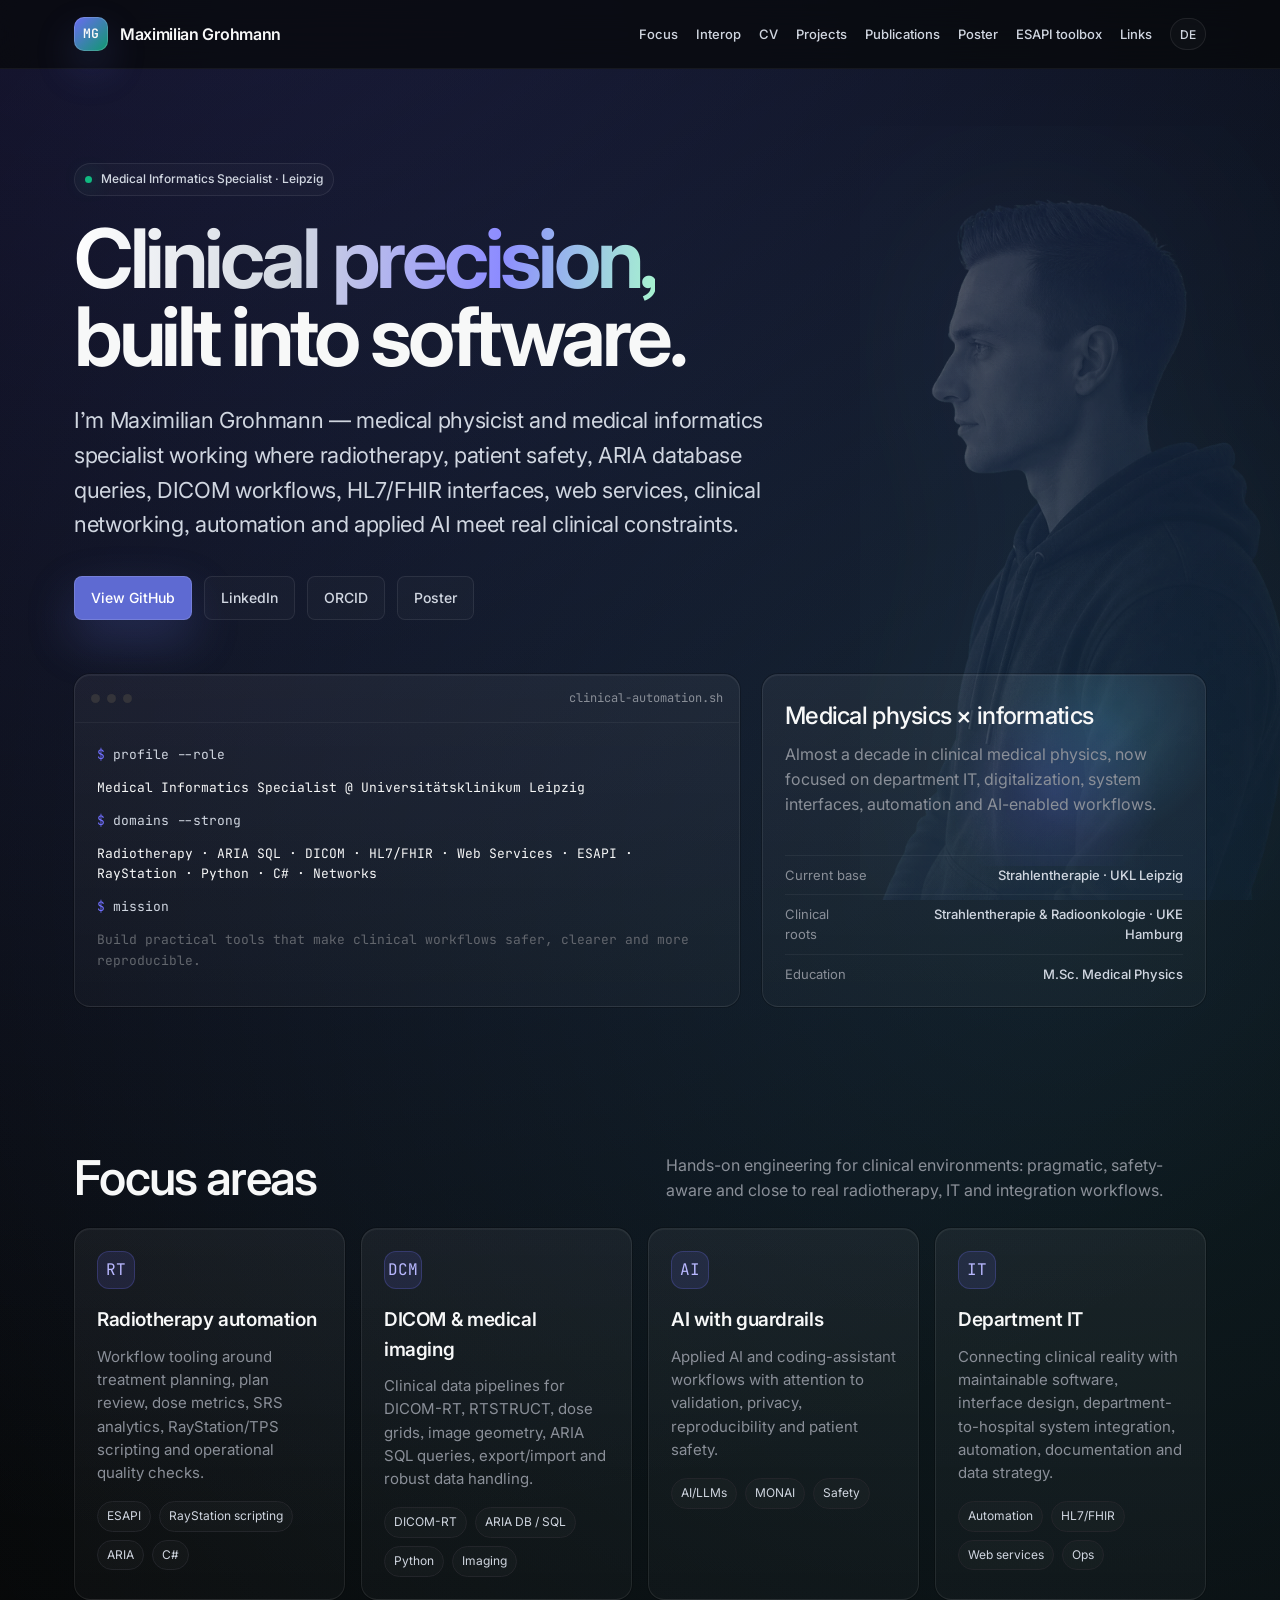
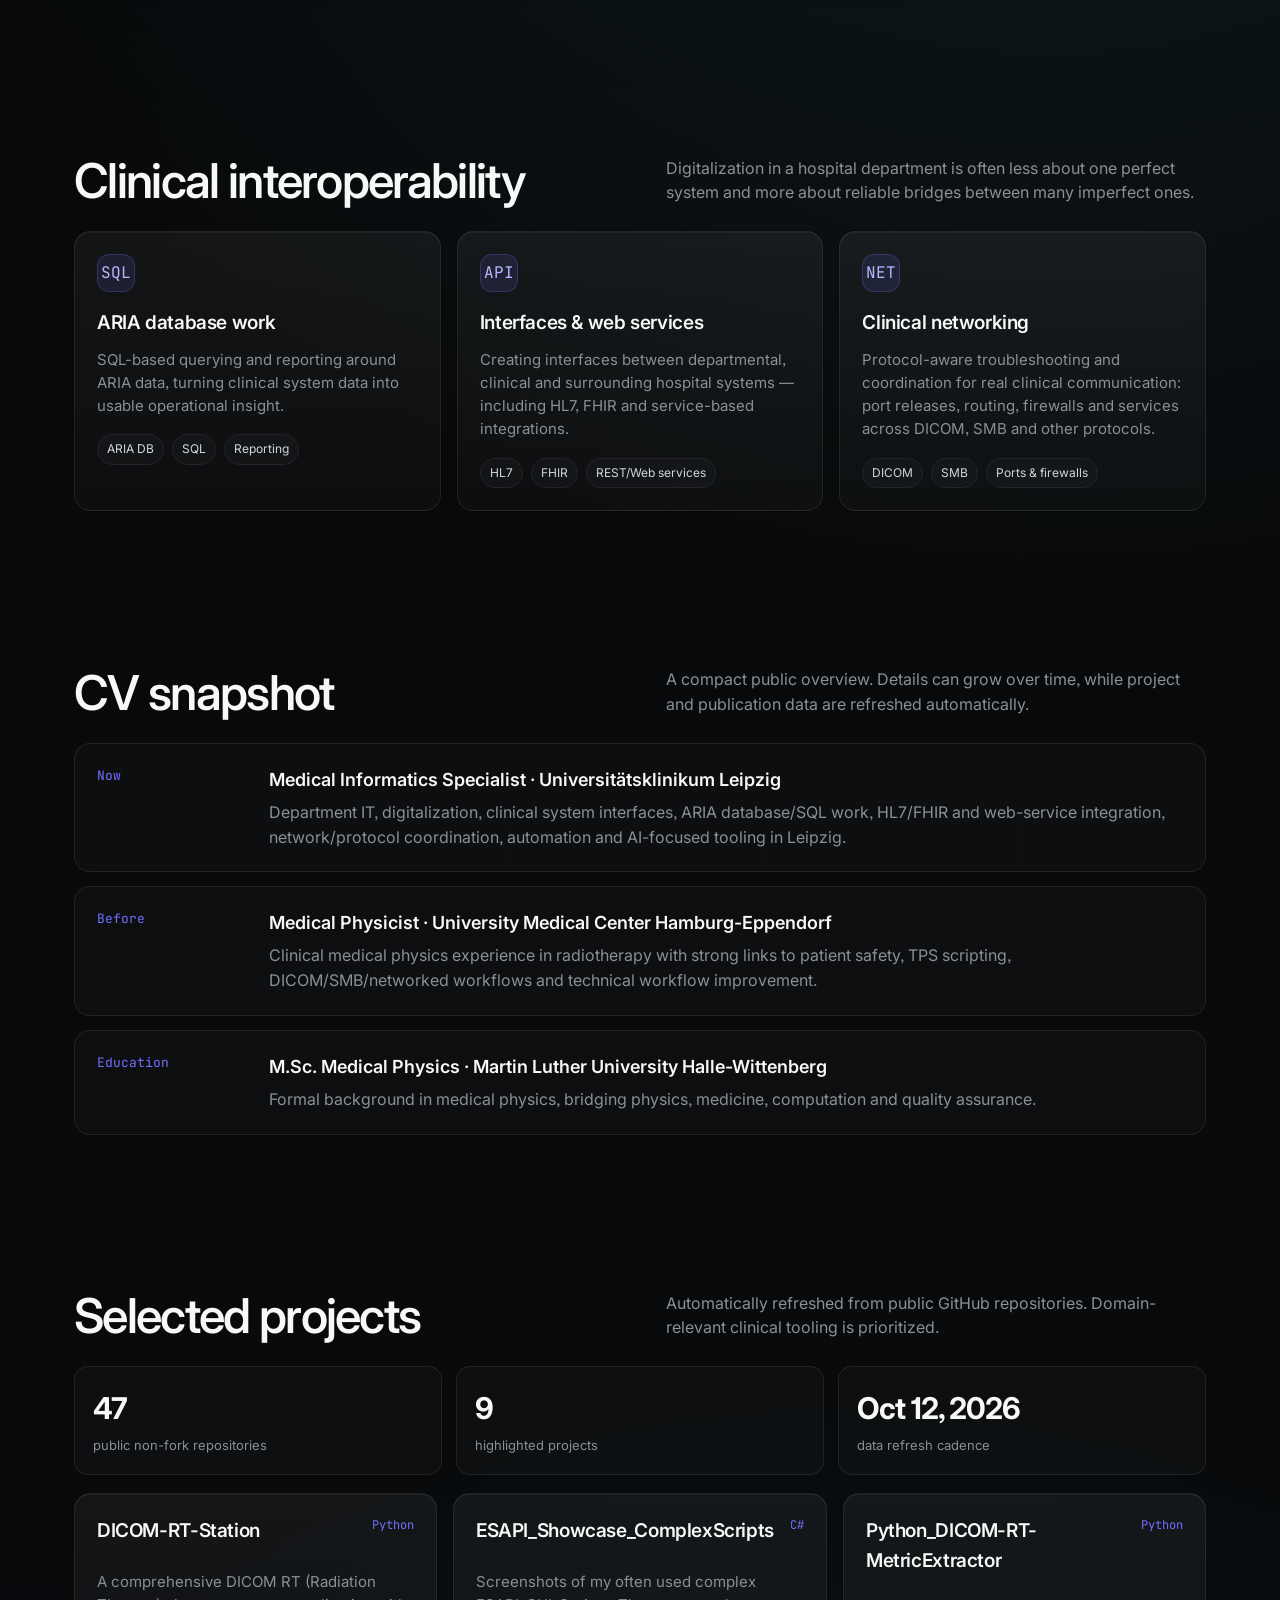
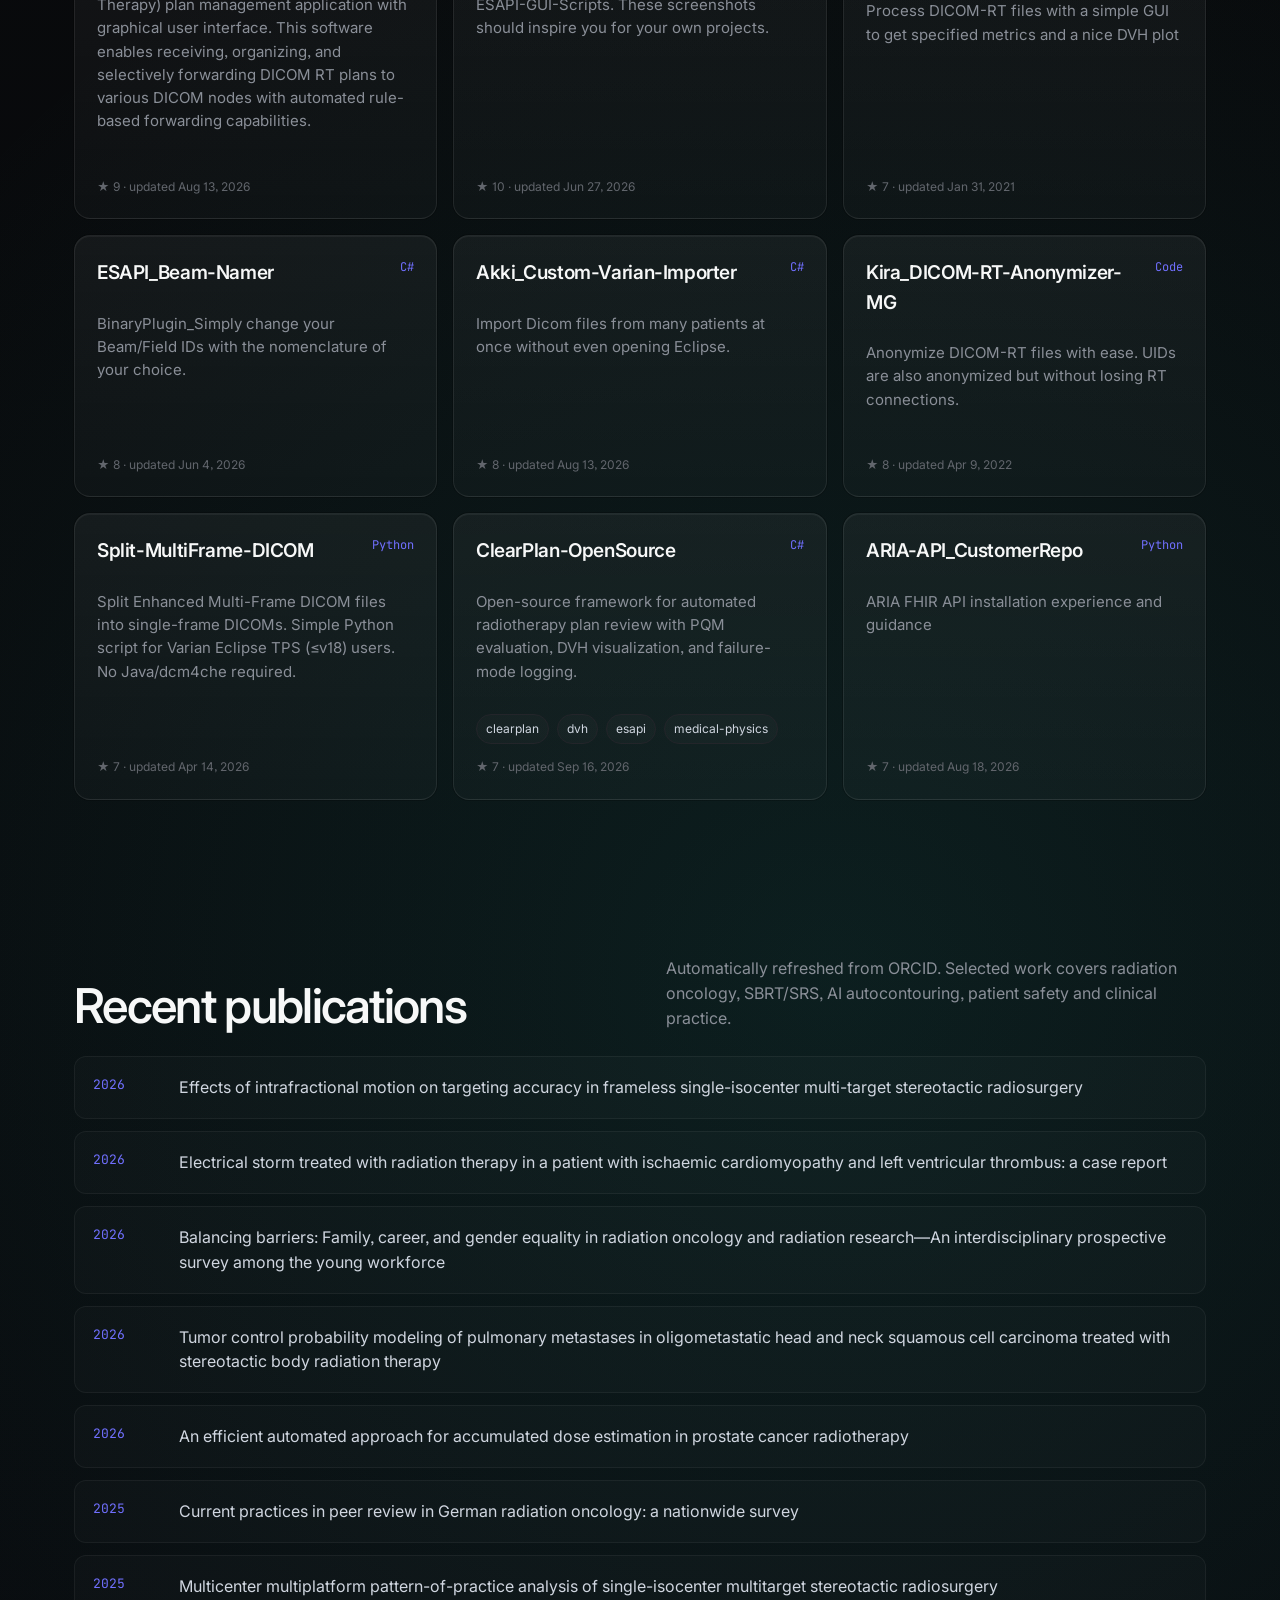
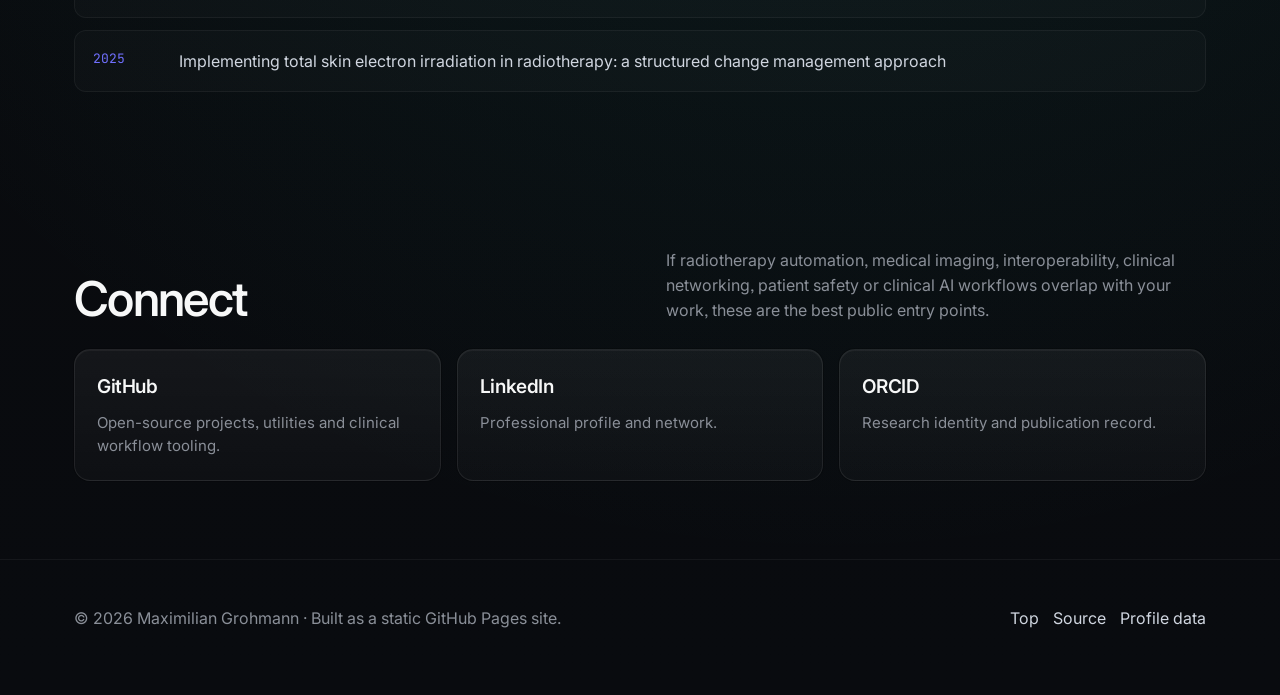
==== commit 993f3c93: "Add curated ESAPI and ARIA toolbox with search and sharing" ====
--- a/index.html
+++ b/index.html
@@ -88,7 +88,7 @@
 <body>
   <div class="fixed-silhouette" aria-hidden="true"><img src="assets/max-silhouette-alpha.webp" alt="" width="639" height="960"></div>
   <header>
-    <div class="container"><nav aria-label="Main navigation"><a class="brand" href="#top" aria-label="Maximilian Grohmann home"><span class="mark">MG</span><span>Maximilian Grohmann</span></a><div class="navlinks"><a href="#focus">Focus</a><a href="#interoperability">Interop</a><a href="#cv">CV</a><a href="#projects">Projects</a><a href="#publications">Publications</a><a href="poster.html">Poster</a><a href="#contact">Links</a><button id="langToggle" class="lang-toggle" type="button" aria-label="Sprache auf Deutsch umschalten">DE</button></div></nav></div>
+    <div class="container"><nav aria-label="Main navigation"><a class="brand" href="#top" aria-label="Maximilian Grohmann home"><span class="mark">MG</span><span>Maximilian Grohmann</span></a><div class="navlinks"><a href="#focus">Focus</a><a href="#interoperability">Interop</a><a href="#cv">CV</a><a href="#projects">Projects</a><a href="#publications">Publications</a><a href="poster.html">Poster</a><a href="esapi/">ESAPI toolbox</a><a href="#contact">Links</a><button id="langToggle" class="lang-toggle" type="button" aria-label="Sprache auf Deutsch umschalten">DE</button></div></nav></div>
   </header>
   <main id="top">
     <section class="hero"><div class="container"><div class="eyebrow"><span class="dot"></span> Medical Informatics Specialist · Leipzig</div><h1><span class="gradient-text">Clinical precision,</span><br> built into software.</h1><p class="hero-copy">I’m Maximilian Grohmann — medical physicist and medical informatics specialist working where radiotherapy, patient safety, ARIA database queries, DICOM workflows, HL7/FHIR interfaces, web services, clinical networking, automation and applied AI meet real clinical constraints.</p><div class="actions"><a class="btn primary" href="https://github.com/Kiragroh" target="_blank" rel="noreferrer">View GitHub</a><a class="btn" href="https://www.linkedin.com/in/maximilian-grohmann-b70588b1" target="_blank" rel="noreferrer">LinkedIn</a><a class="btn" href="https://orcid.org/0000-0002-6909-811X" target="_blank" rel="noreferrer">ORCID</a><a class="btn" href="poster.html">Poster</a></div>
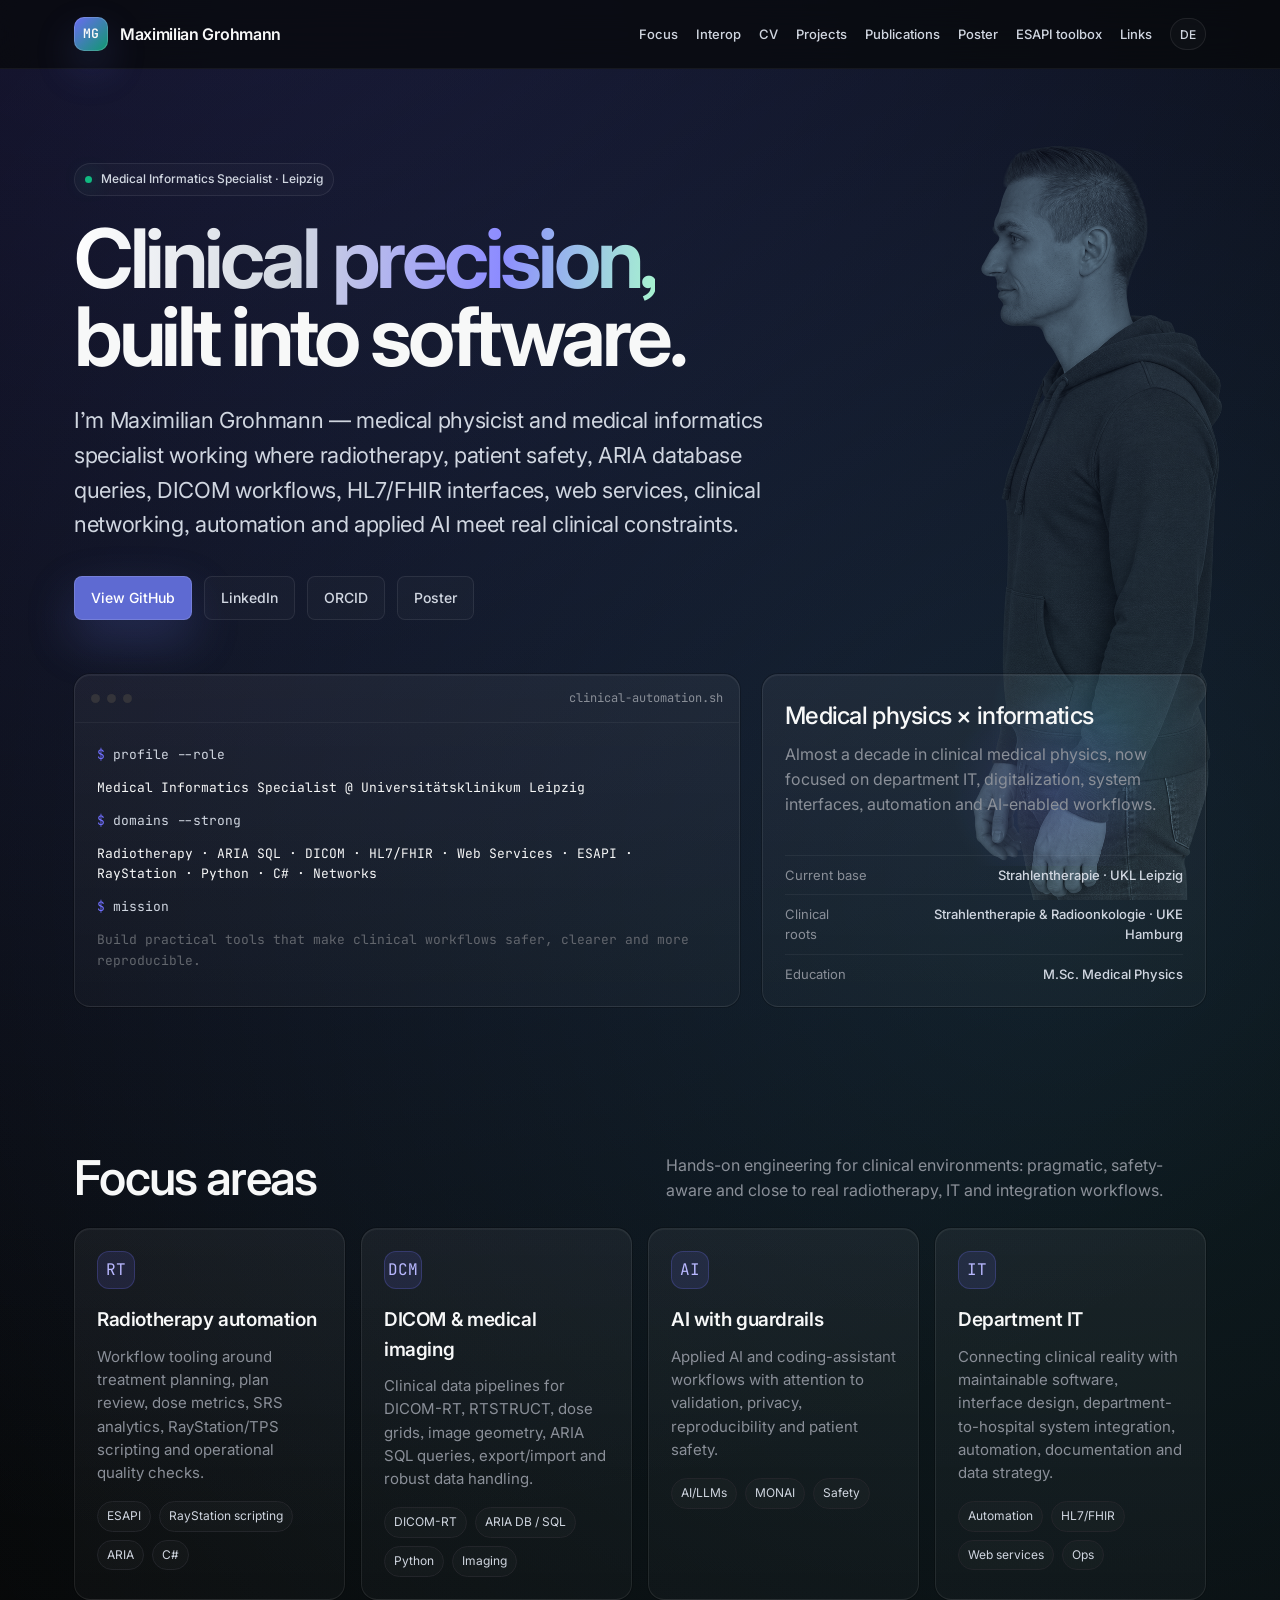
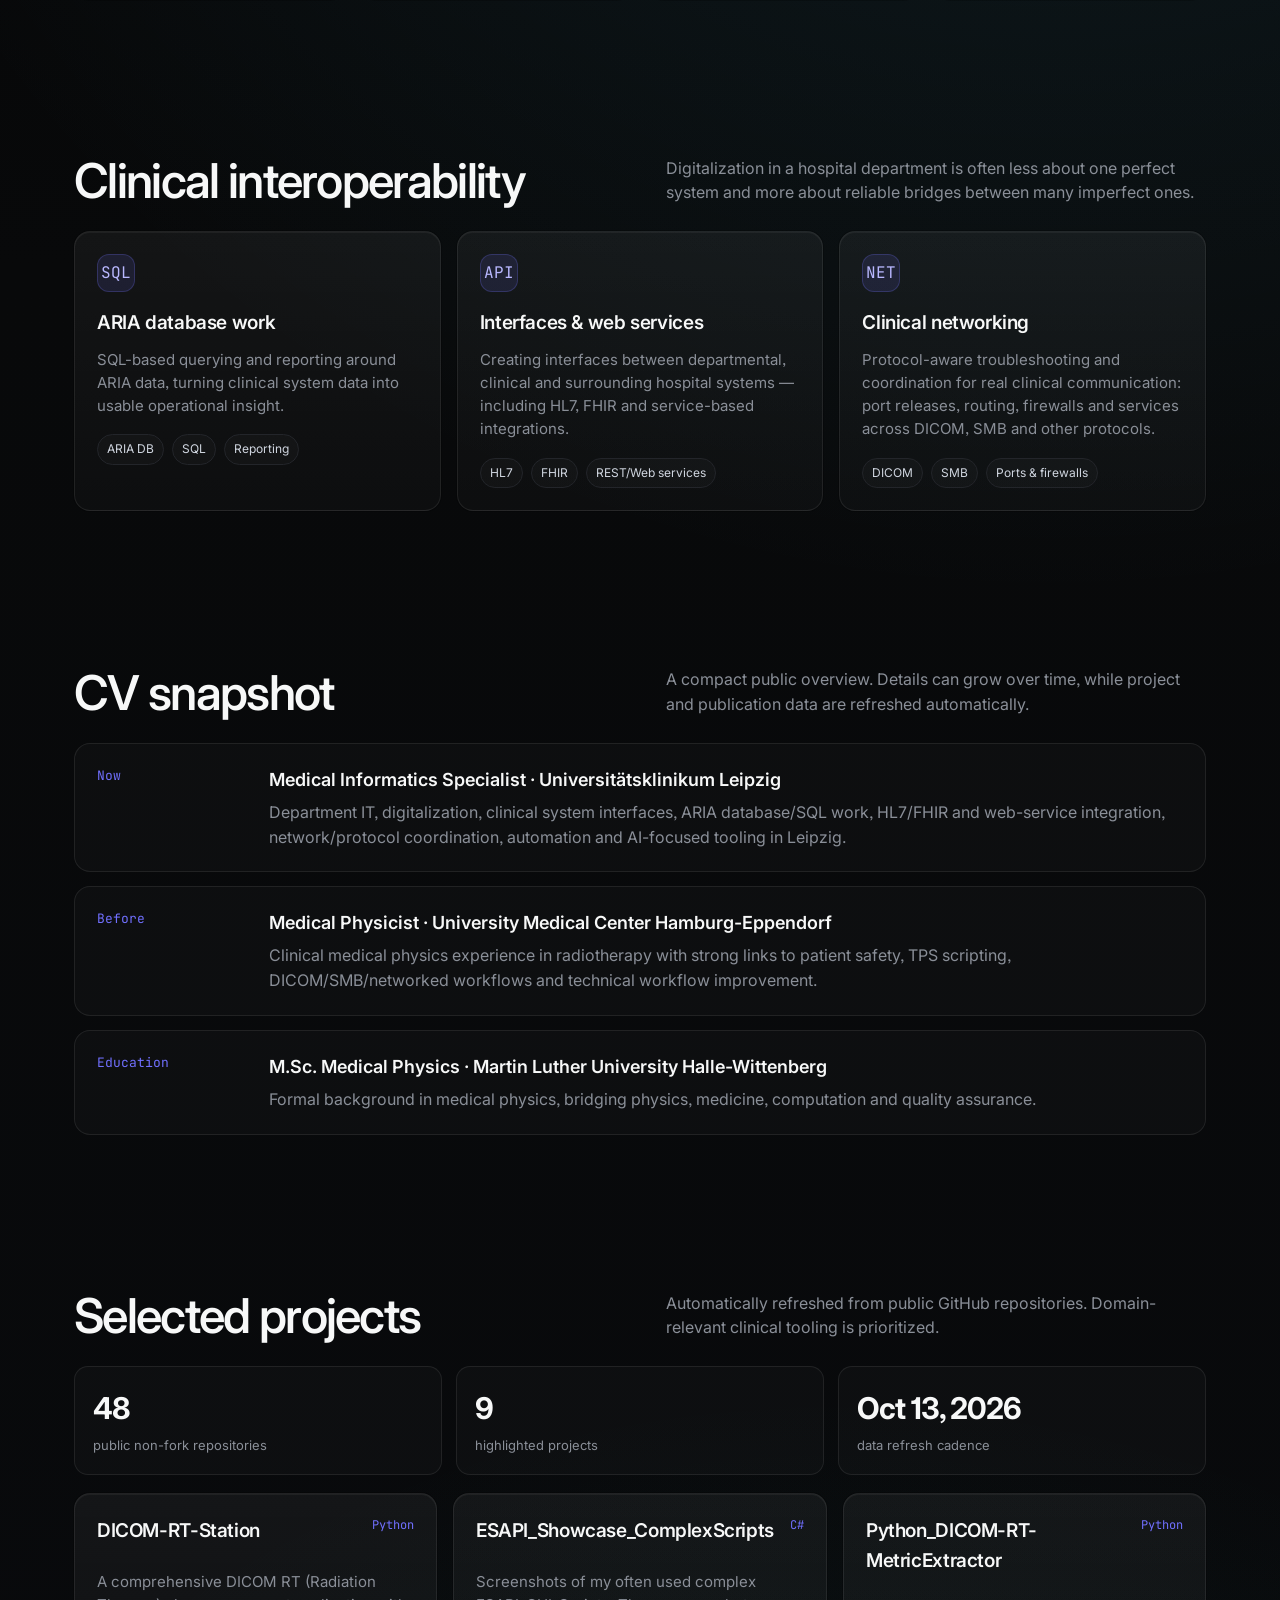
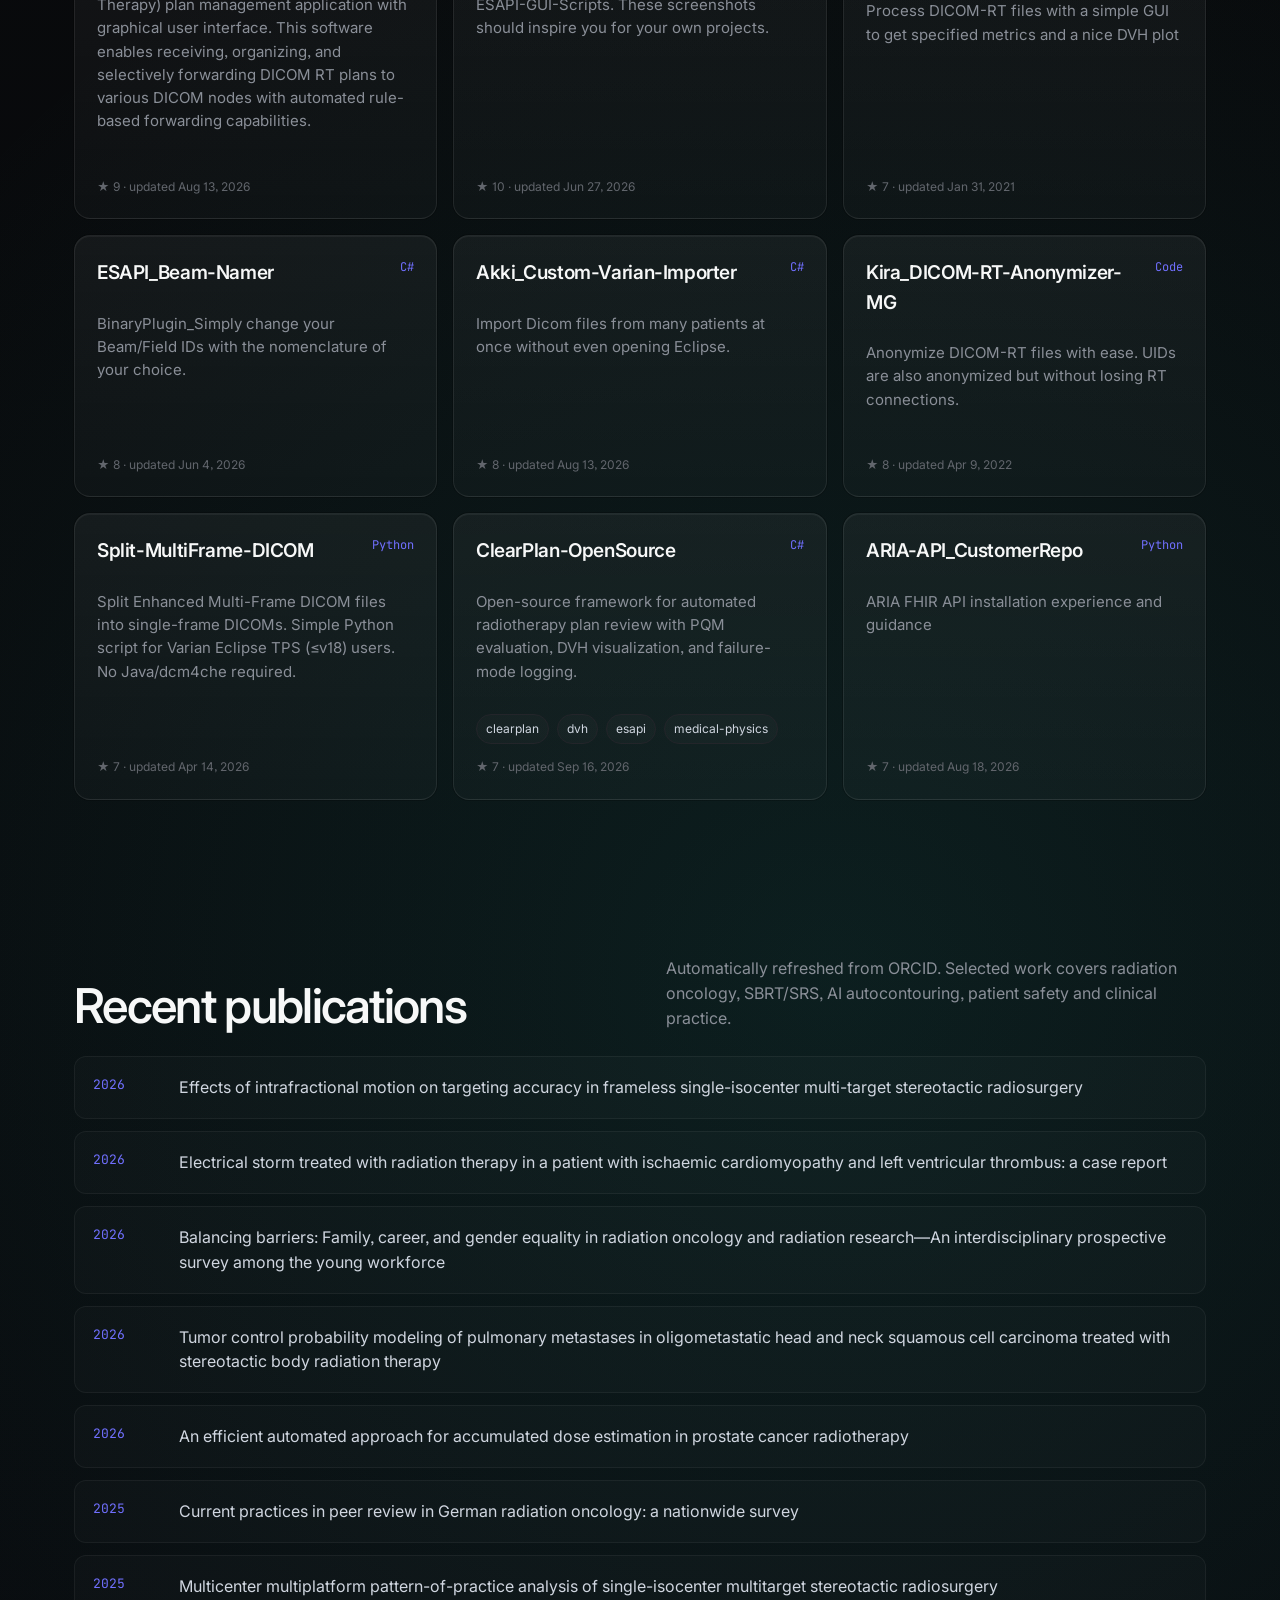
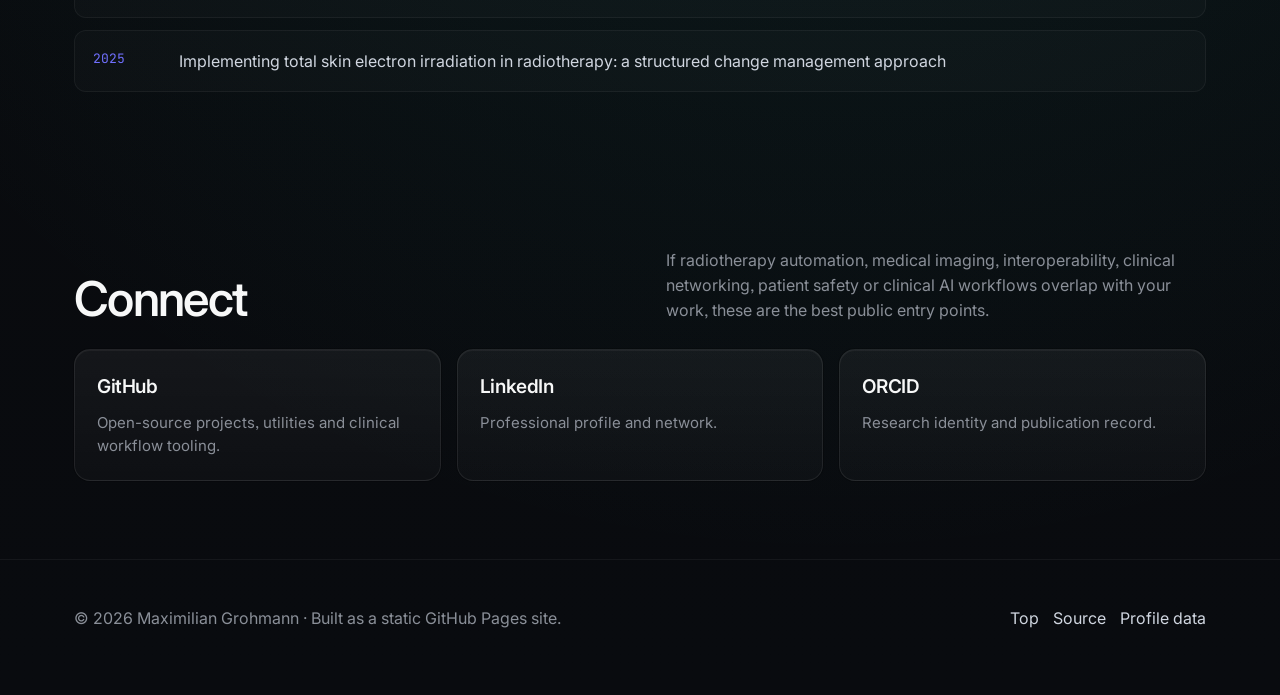
==== commit d61d3276: "Use upright hoodie portrait with cool website tint" ====
--- a/index.html
+++ b/index.html
@@ -35,8 +35,8 @@
     }
     a { color: inherit; text-decoration: none; } a:hover { color: var(--text); }
     body > header, body > main, body > footer { position:relative; z-index:1; }
-    .fixed-silhouette { position:fixed; right:0; bottom:0; z-index:0; width:min(33vw,420px); height:min(86vh,820px); display:flex; align-items:flex-end; justify-content:flex-end; overflow:hidden; pointer-events:none; opacity:.26; mix-blend-mode:screen; }
-    .fixed-silhouette img { height:100%; width:auto; max-width:none; object-fit:contain; object-position:right bottom; transform:translateX(10%); filter:saturate(.85) contrast(1.08) drop-shadow(-32px 0 78px rgba(85,214,255,.16)); }
+    .fixed-silhouette { position:fixed; right:0; bottom:0; z-index:0; width:min(33vw,420px); height:min(86vh,820px); display:flex; align-items:flex-end; justify-content:flex-end; overflow:hidden; pointer-events:none; opacity:.42; }
+    .fixed-silhouette img { height:100%; width:auto; max-width:none; object-fit:contain; object-position:right bottom; transform:translateX(10%); filter:grayscale(1) sepia(.4) hue-rotate(155deg) saturate(1.8); }
     .container { max-width: var(--max); margin: 0 auto; padding: 0 24px; }
     header { position: sticky; top: 0; z-index: 20; backdrop-filter: blur(18px); background: rgba(8,9,10,.74); border-bottom: 1px solid var(--border-soft); }
     nav { min-height: 68px; display:flex; align-items:center; justify-content:space-between; gap:20px; }
@@ -86,7 +86,7 @@
   </style>
 </head>
 <body>
-  <div class="fixed-silhouette" aria-hidden="true"><img src="assets/max-silhouette-alpha.webp" alt="" width="639" height="960"></div>
+  <div class="fixed-silhouette" aria-hidden="true"><img src="assets/max-hoodie-profile-20261013.png" alt="" width="1024" height="1536"></div>
   <header>
     <div class="container"><nav aria-label="Main navigation"><a class="brand" href="#top" aria-label="Maximilian Grohmann home"><span class="mark">MG</span><span>Maximilian Grohmann</span></a><div class="navlinks"><a href="#focus">Focus</a><a href="#interoperability">Interop</a><a href="#cv">CV</a><a href="#projects">Projects</a><a href="#publications">Publications</a><a href="poster.html">Poster</a><a href="esapi/">ESAPI toolbox</a><a href="#contact">Links</a><button id="langToggle" class="lang-toggle" type="button" aria-label="Sprache auf Deutsch umschalten">DE</button></div></nav></div>
   </header>
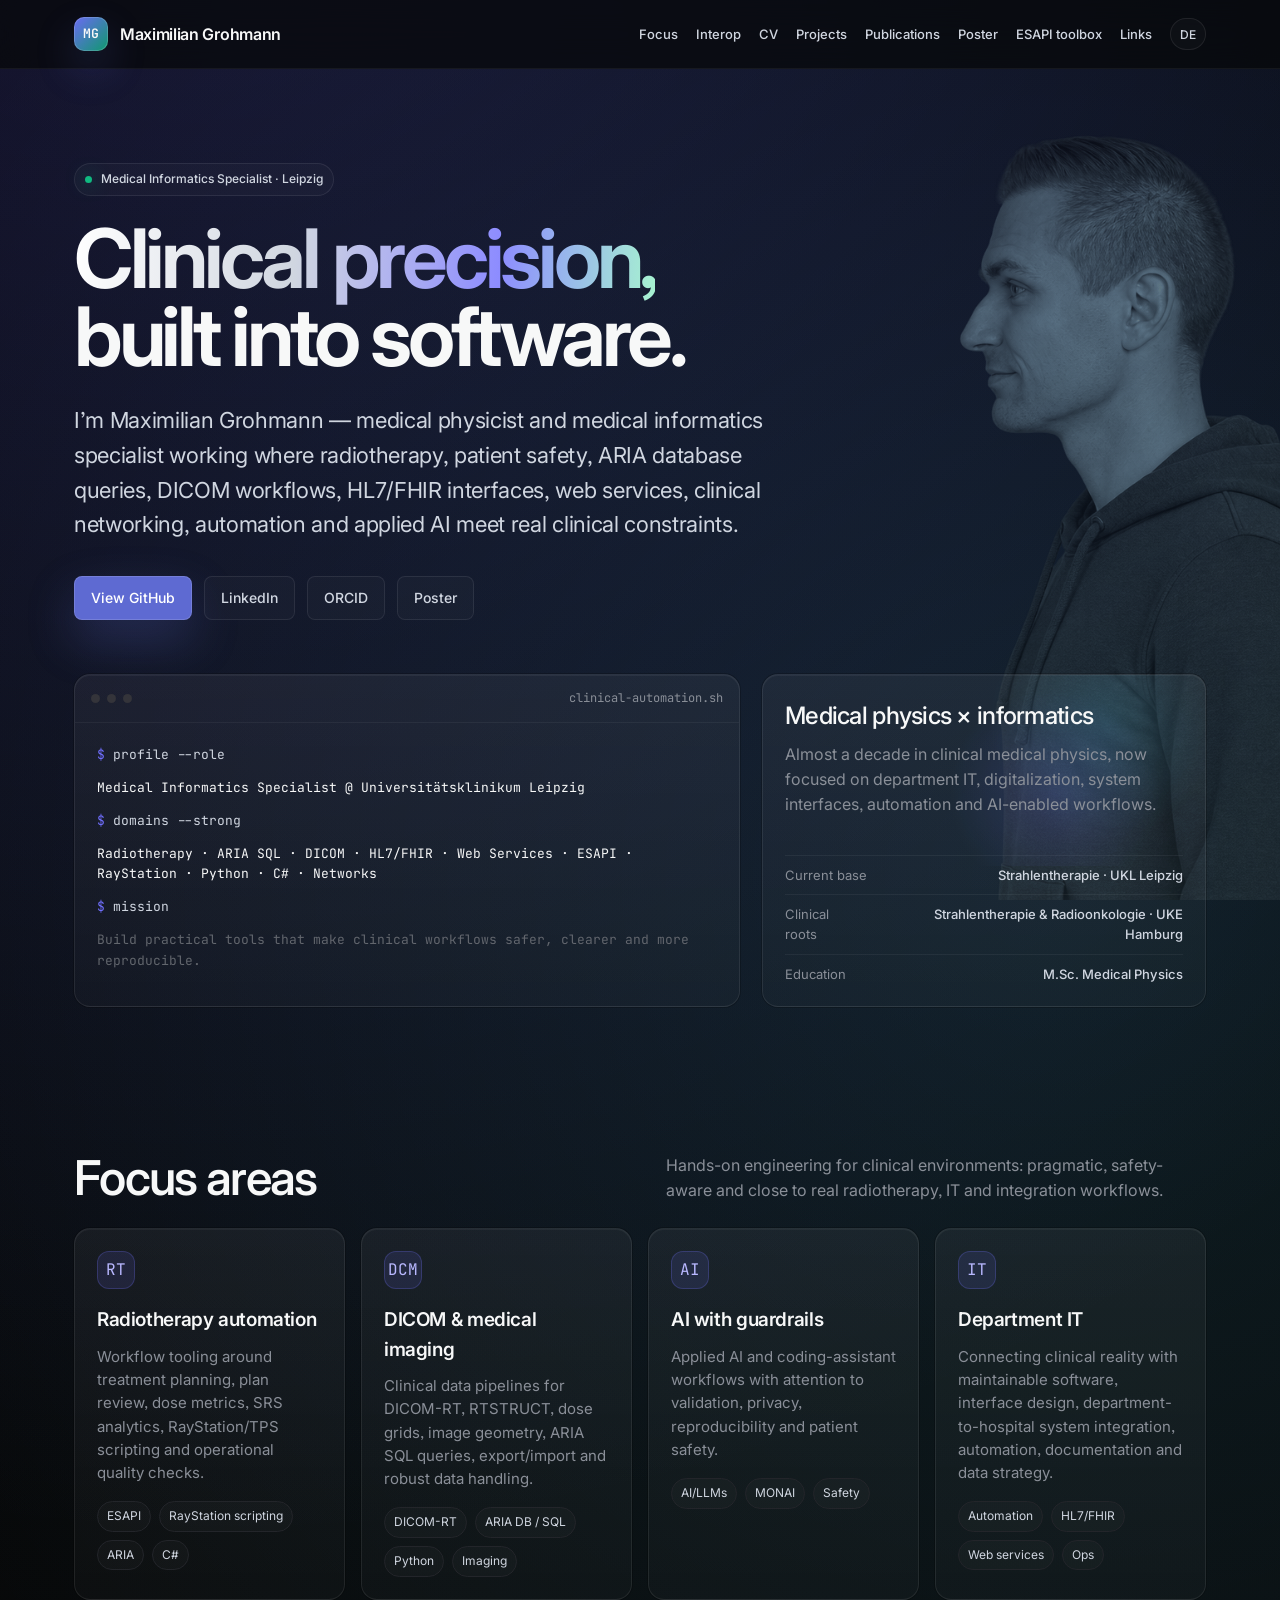
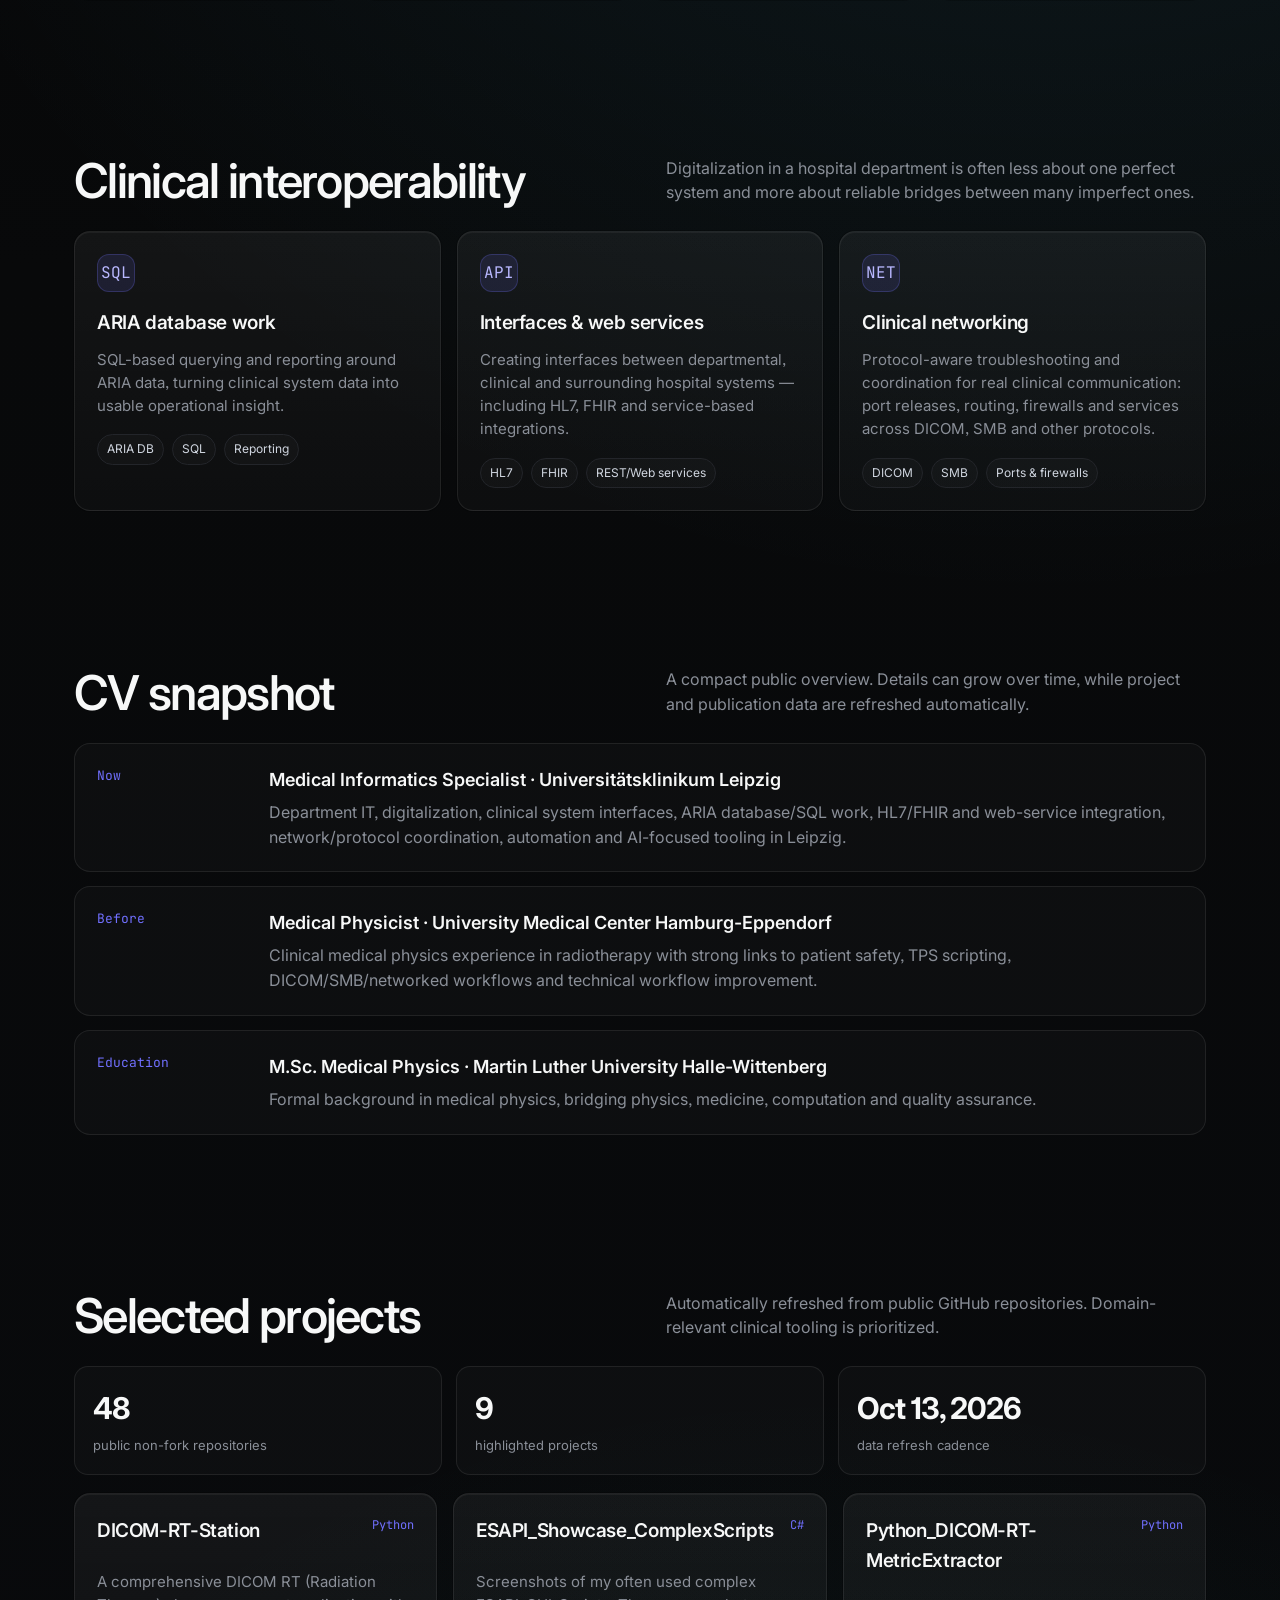
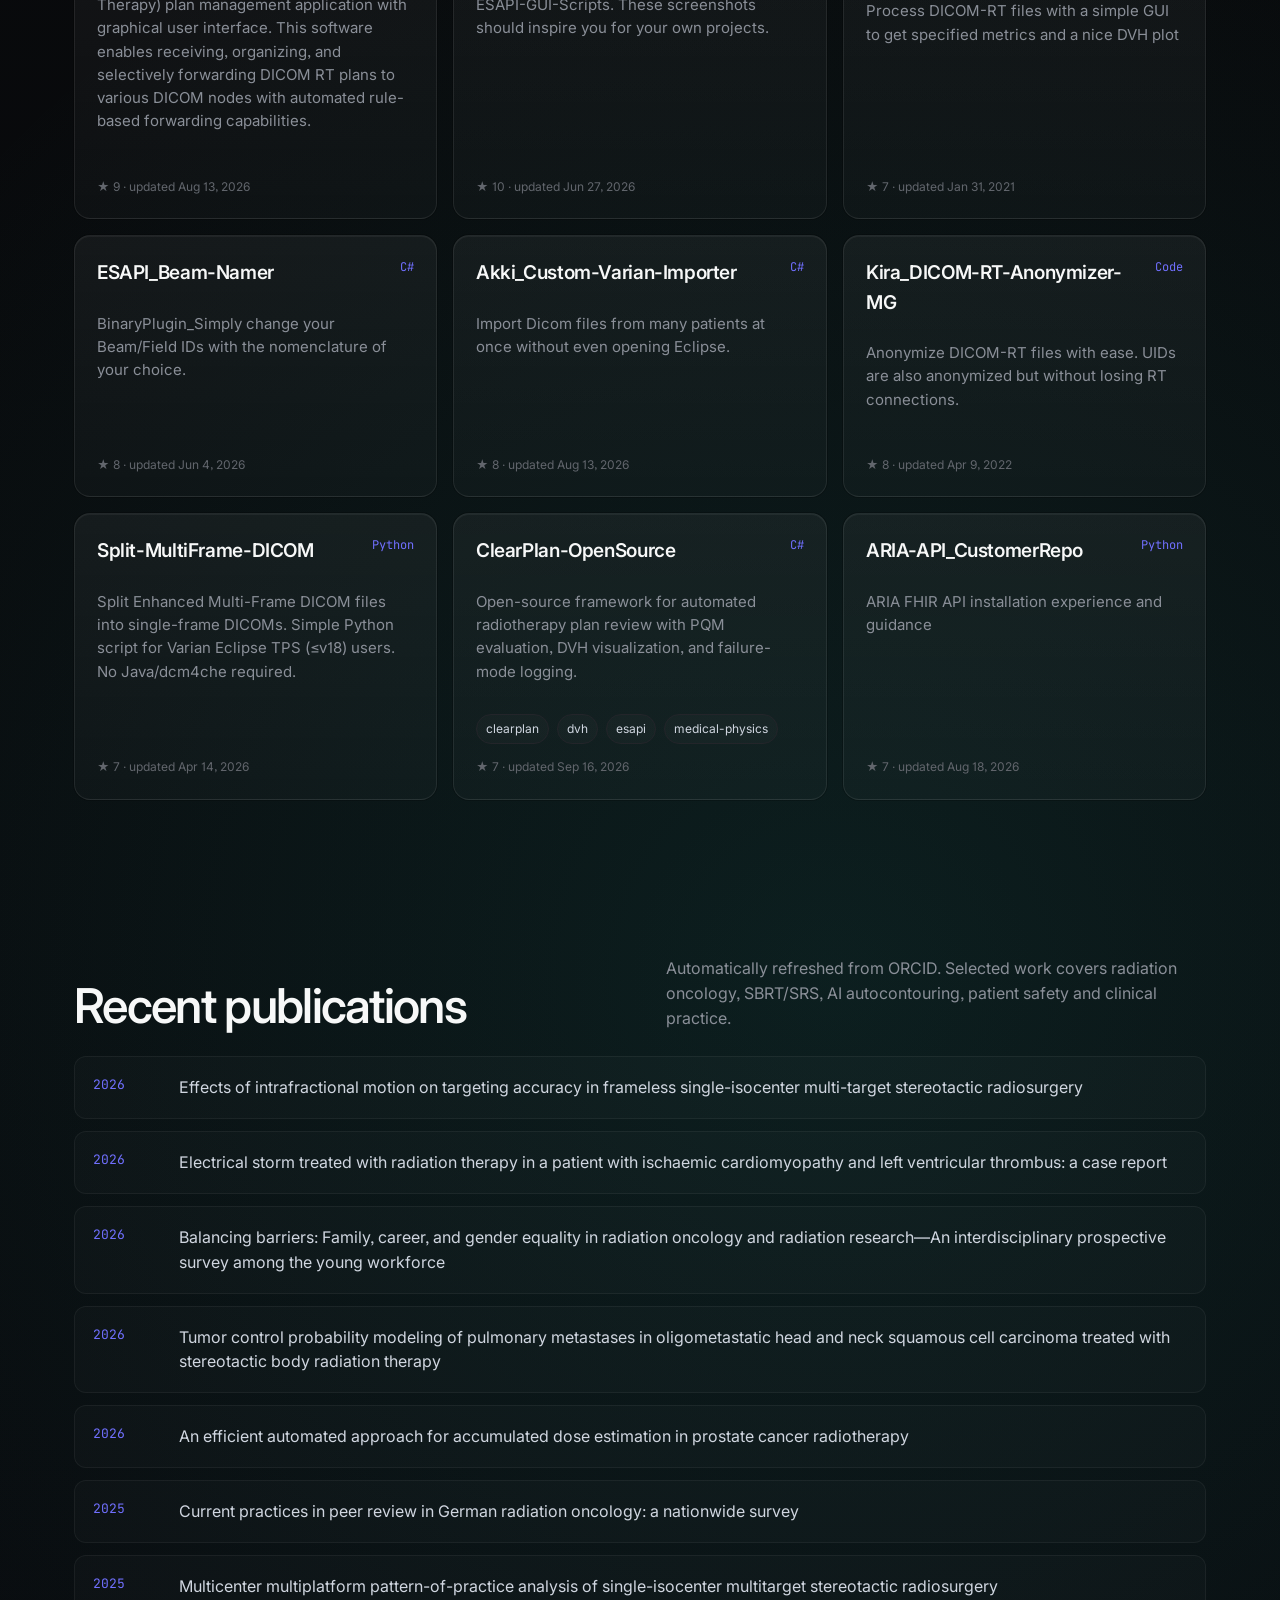
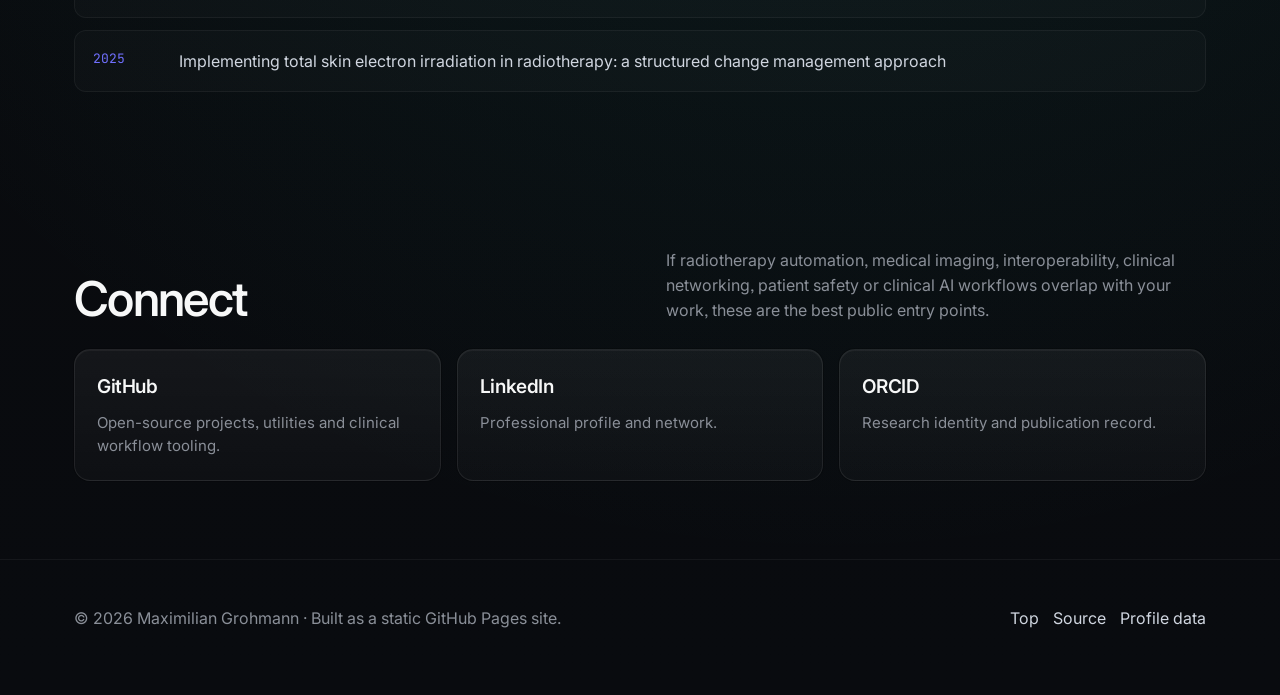
==== commit cb99bc66: "Restore upper-body framing for the fixed portrait" ====
--- a/index.html
+++ b/index.html
@@ -36,7 +36,7 @@
     a { color: inherit; text-decoration: none; } a:hover { color: var(--text); }
     body > header, body > main, body > footer { position:relative; z-index:1; }
     .fixed-silhouette { position:fixed; right:0; bottom:0; z-index:0; width:min(33vw,420px); height:min(86vh,820px); display:flex; align-items:flex-end; justify-content:flex-end; overflow:hidden; pointer-events:none; opacity:.42; }
-    .fixed-silhouette img { height:100%; width:auto; max-width:none; object-fit:contain; object-position:right bottom; transform:translateX(10%); filter:grayscale(1) sepia(.4) hue-rotate(155deg) saturate(1.8); }
+    .fixed-silhouette img { position:absolute; top:-3%; left:50%; height:165%; width:auto; max-width:none; transform:translateX(-45%); filter:grayscale(1) sepia(.4) hue-rotate(155deg) saturate(1.8); }
     .container { max-width: var(--max); margin: 0 auto; padding: 0 24px; }
     header { position: sticky; top: 0; z-index: 20; backdrop-filter: blur(18px); background: rgba(8,9,10,.74); border-bottom: 1px solid var(--border-soft); }
     nav { min-height: 68px; display:flex; align-items:center; justify-content:space-between; gap:20px; }
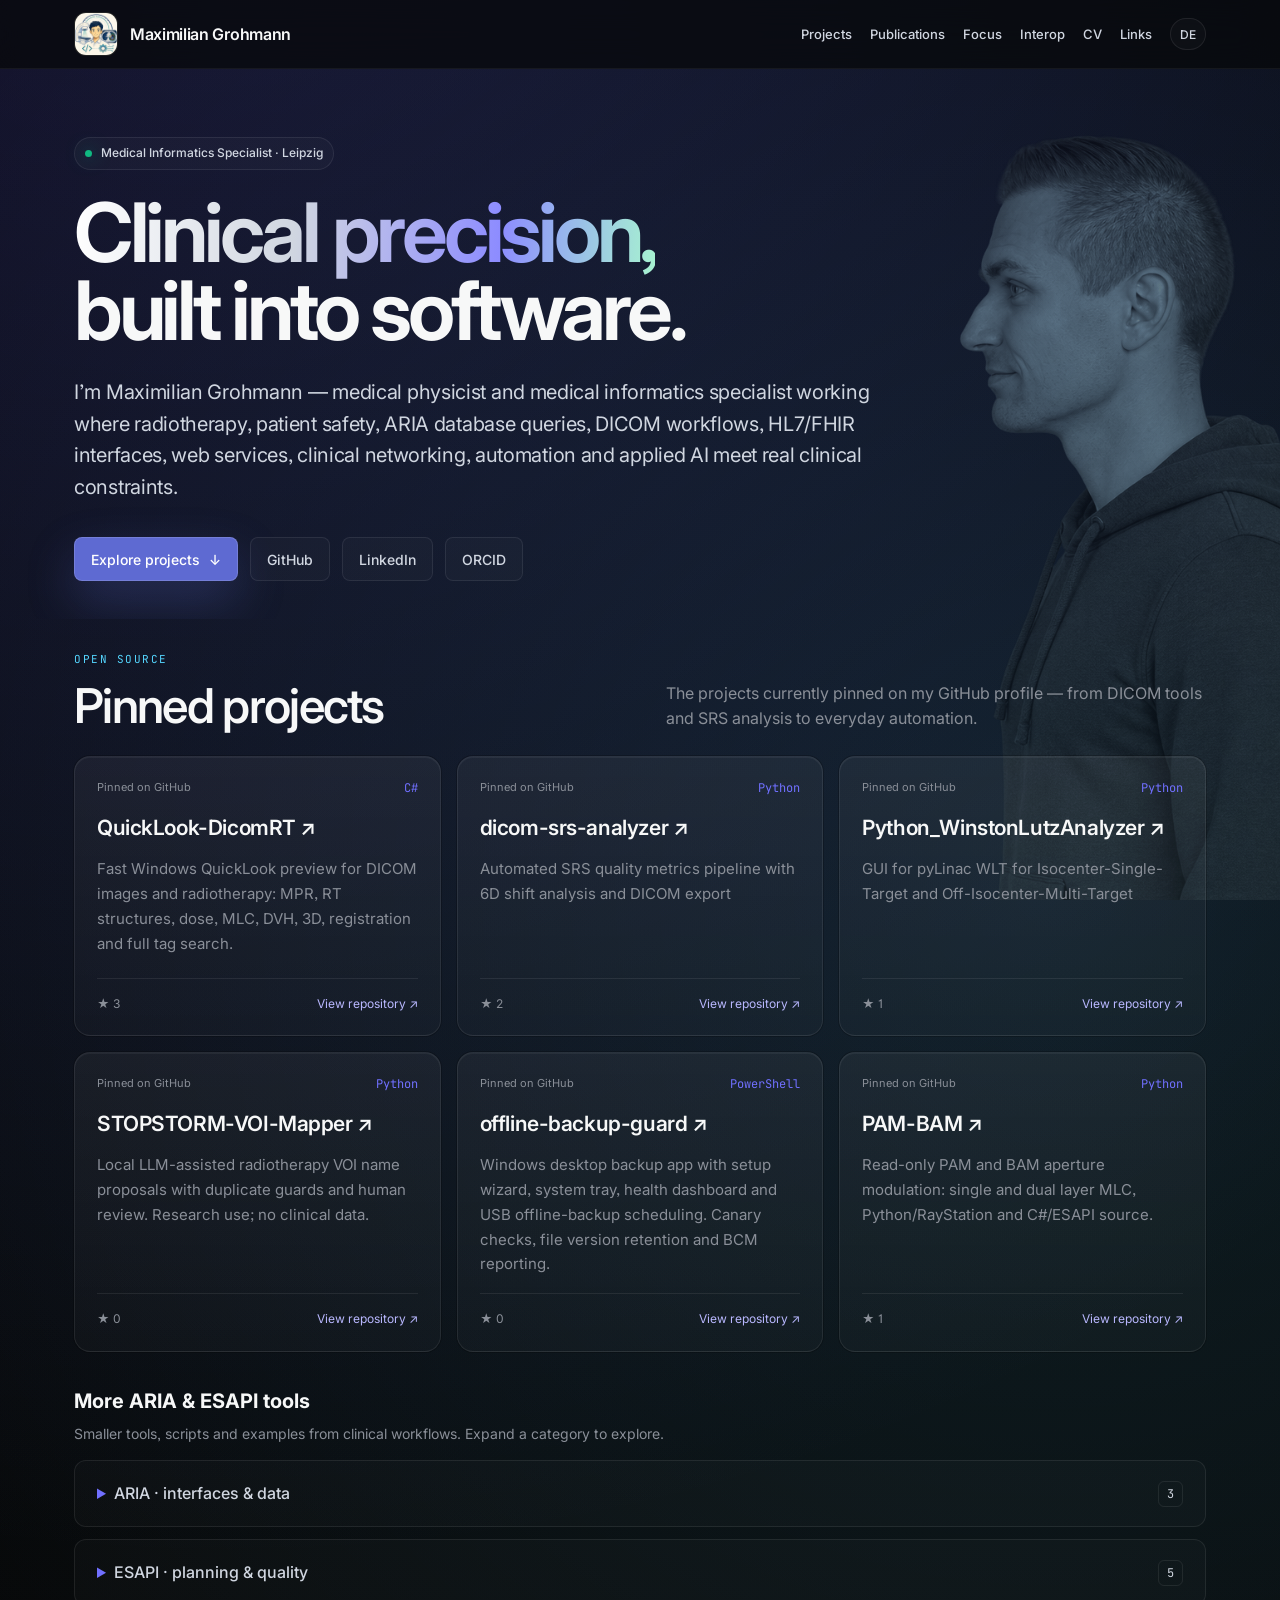
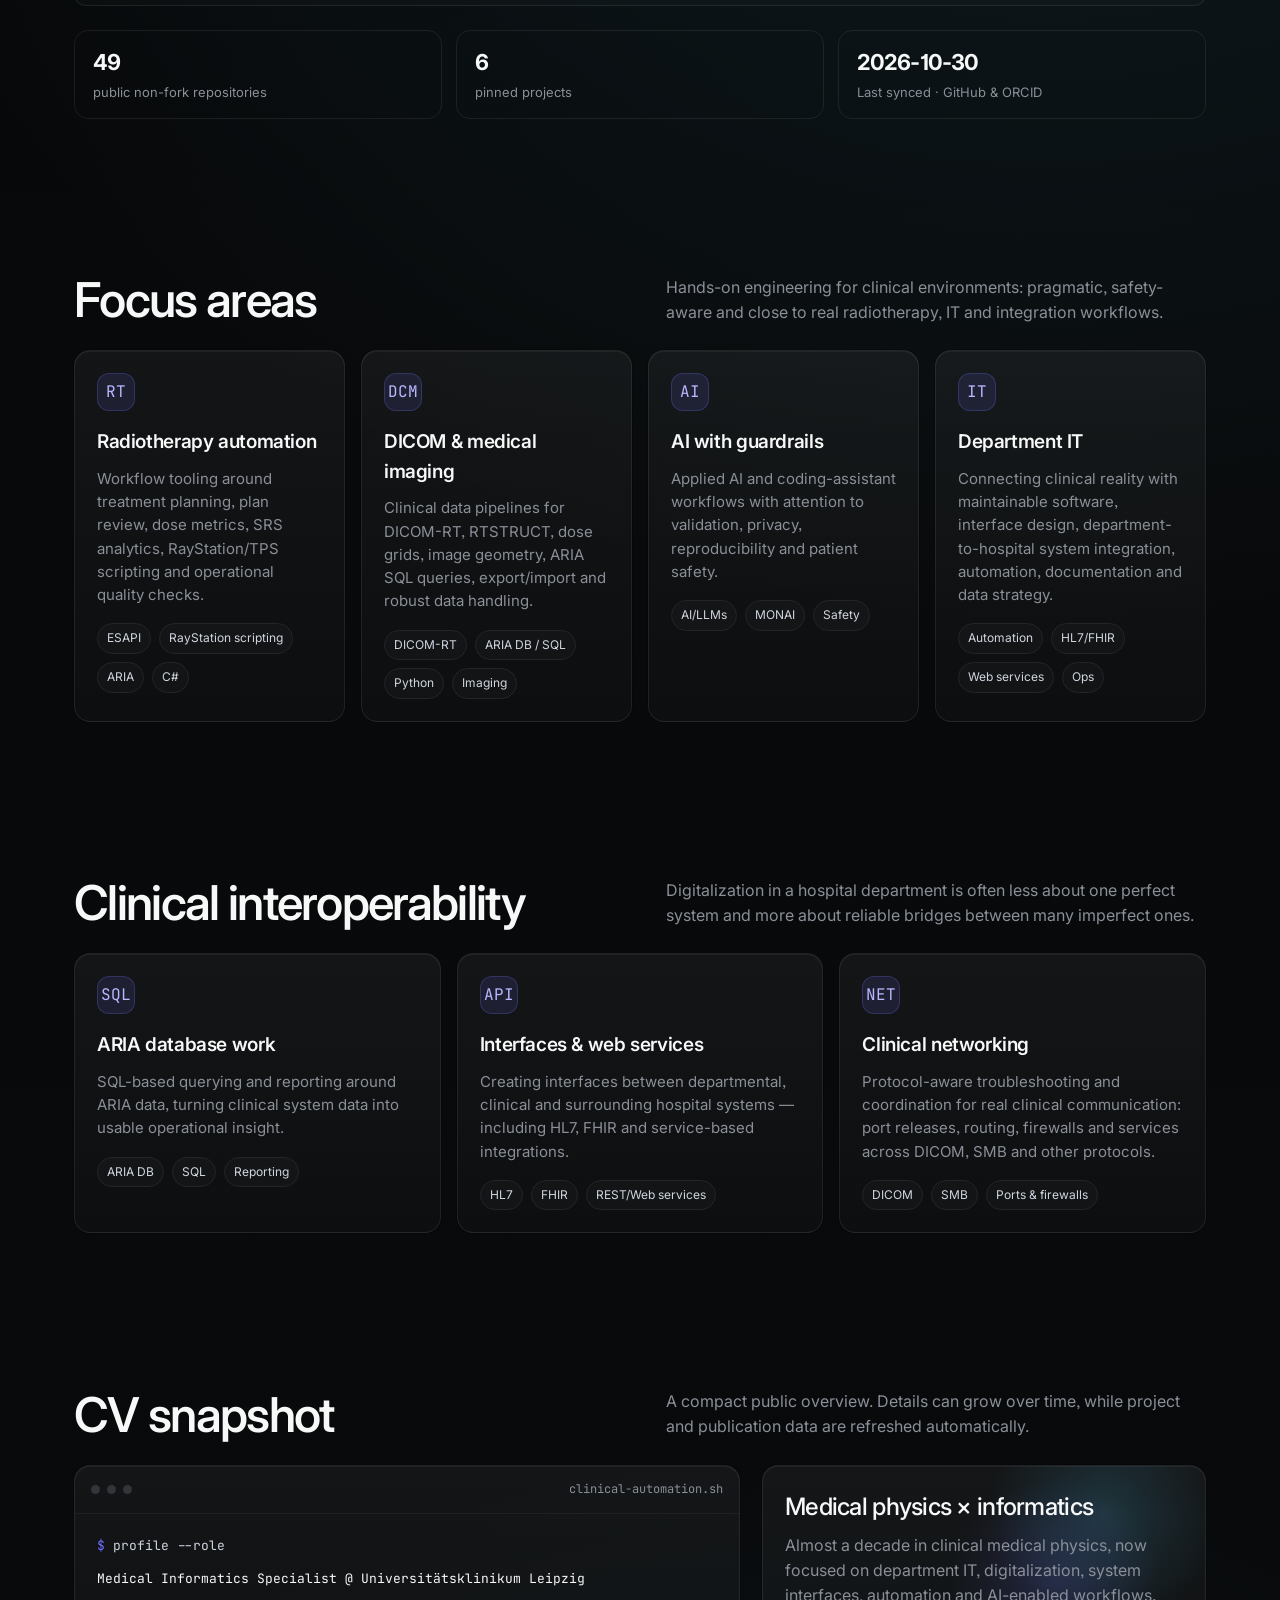
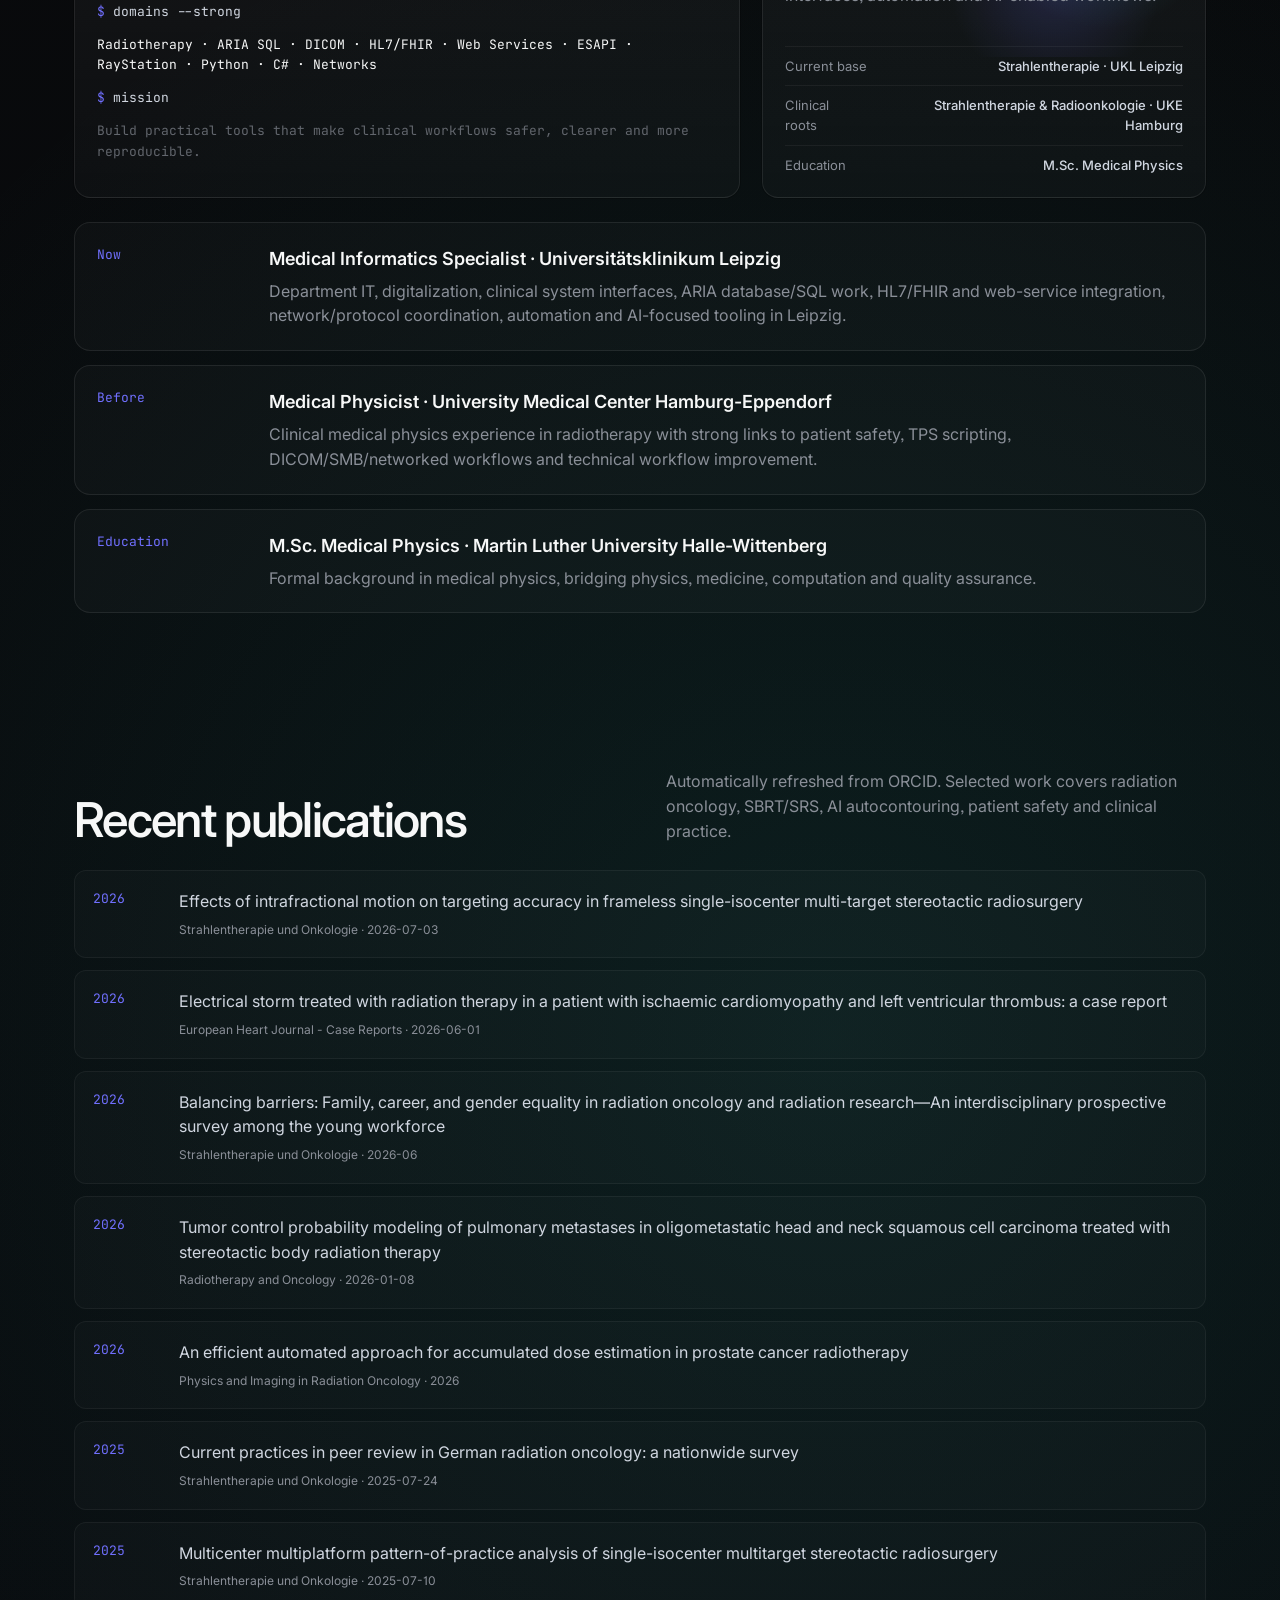
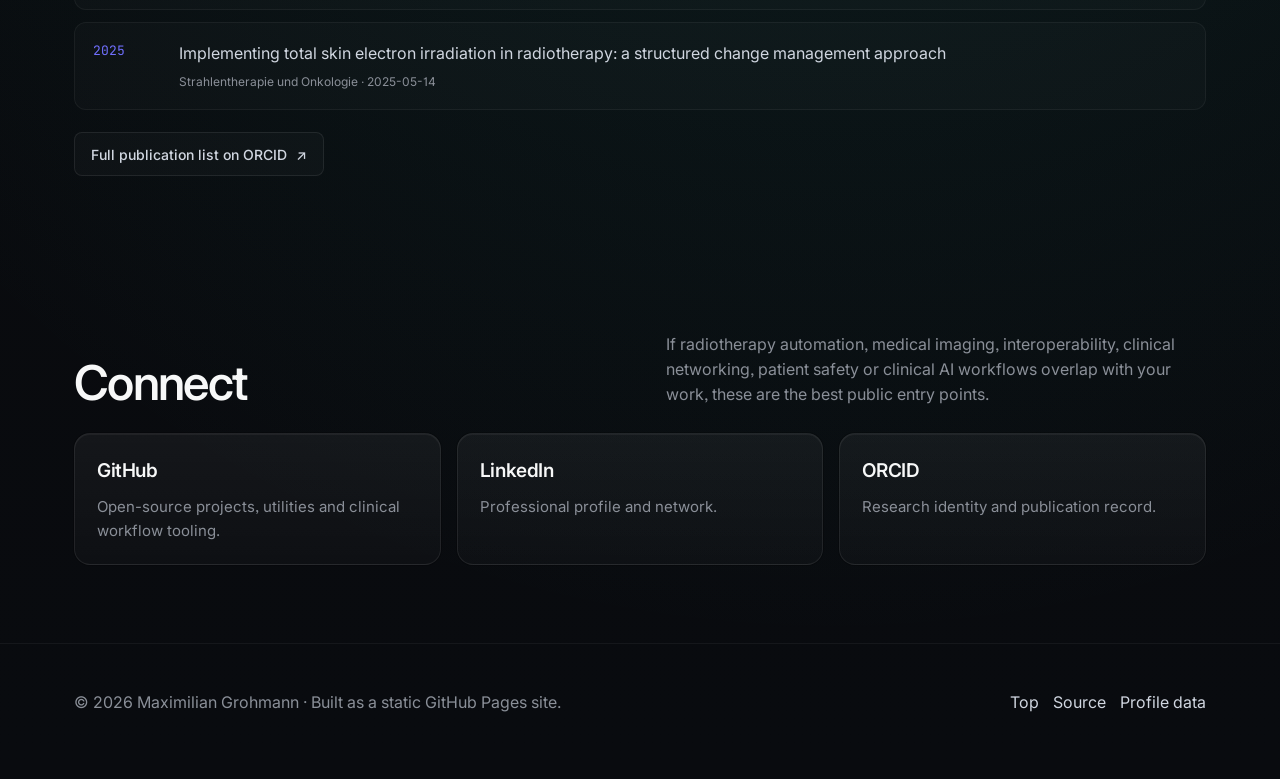
==== commit 5b644ad4: "Refresh profile around current GitHub pins and ORCID publications" ====
--- a/index.html
+++ b/index.html
@@ -7,6 +7,8 @@
   <meta property="og:title" content="Maximilian Grohmann — Clinical AI, Radiotherapy Automation & Medical Informatics" />
   <meta property="og:description" content="Medical physicist turned medical informatics specialist. Radiotherapy, ARIA SQL, DICOM, HL7/FHIR, RayStation scripting, web services, clinical networking, AI validation and workflow tooling." />
   <meta property="og:type" content="website" />
+  <link rel="icon" type="image/png" href="assets/github-avatar.png" />
+  <meta property="og:image" content="https://kiragroh.github.io/assets/github-avatar.png" />
   <meta name="theme-color" content="#08090a" />
   <title>Maximilian Grohmann — Clinical AI & Medical Informatics</title>
   <link rel="preconnect" href="https://fonts.googleapis.com">
@@ -83,44 +85,105 @@
     @media (max-width:980px){ .fixed-silhouette{opacity:.16;width:46vw;height:72vh}.hero-grid,.grid.cols-4,.grid.cols-3,.grid.cols-2{grid-template-columns:1fr}nav{height:auto;padding:10px 0;flex-wrap:wrap;align-items:flex-start}.brand{min-height:44px}.navlinks{display:flex;width:100%;gap:10px;overflow-x:auto;white-space:nowrap;scrollbar-width:none;padding:0 0 2px}.navlinks::-webkit-scrollbar{display:none}.navlinks a,.navlinks .lang-toggle{min-height:36px;display:inline-flex;align-items:center;justify-content:center;border:1px solid var(--border);border-radius:999px;background:rgba(255,255,255,.025);padding:6px 10px;flex:0 0 auto}.section-head{display:block}.section-head p{margin-top:12px}.event,.pub{grid-template-columns:1fr;gap:8px}.stats{grid-template-columns:1fr} }
     @media (max-width:560px){ .fixed-silhouette{display:none}.container{padding:0 18px}.hero{padding-top:48px}.actions{display:grid;grid-template-columns:1fr}.actions .btn{width:100%}.terminal-body{font-size:12px} }
     @media (prefers-reduced-motion:reduce){ *{scroll-behavior:auto!important;transition:none!important} }
+
+    body > header { position:sticky; z-index:20; }
+    section[id] { scroll-margin-top:90px; }
+    .mark { width:44px; height:44px; border-radius:12px; object-fit:cover; background:var(--panel); box-shadow:none; border:1px solid var(--border); }
+    .hero { padding:68px 0 38px; }
+    .hero-copy { max-width:840px; font-size:clamp(17px,1.8vw,20px); }
+    .hero-grid { margin:0 0 24px; }
+    #projects { padding-top:32px; }
+    .section-kicker { color:var(--cyan)!important; font-family:'JetBrains Mono',monospace; font-size:11px; letter-spacing:.14em; margin:0 0 14px!important; }
+    .repo { min-width:0; min-height:280px; gap:16px; transition:border-color .18s ease,background .18s ease; }
+    .repo:hover { border-color:rgba(113,112,255,.45); background:rgba(113,112,255,.055); }
+    .repo h3 { margin:0; font-size:21px; line-height:1.3; overflow-wrap:anywhere; }
+    .repo p { line-height:1.65; }
+    .repo-kicker { font-size:11px; color:var(--subtle); }
+    .repo-footer { display:flex; align-items:center; justify-content:space-between; gap:12px; margin-top:auto; padding-top:16px; border-top:1px solid var(--border); font-size:12px; color:var(--subtle); }
+    .repo-footer a { color:#b9b8ff; }
+    .scripts-head { margin:34px 0 16px; }
+    .scripts-head h3 { font-size:20px; margin:0 0 6px; }
+    .scripts-head p { margin:0; color:var(--subtle); font-size:14px; }
+    .script-groups { display:grid; gap:12px; }
+    .script-group { border:1px solid var(--border); border-radius:12px; background:rgba(255,255,255,.018); }
+    .script-group summary { cursor:pointer; padding:20px 22px; color:var(--muted); font-weight:500; }
+    .script-group summary::marker { color:var(--accent); }
+    .script-count { float:right; font:12px 'JetBrains Mono',monospace; padding:4px 8px; border:1px solid var(--border); border-radius:6px; }
+    .script-group[open] summary { border-bottom:1px solid var(--border); }
+    .script-list { list-style:disc; margin:0; padding:8px 26px 12px 42px; }
+    .script-list li { padding:14px 0; border-bottom:1px solid var(--border-soft); }
+    .script-list li:last-child { border-bottom:0; }
+    .script-list li::marker { color:var(--accent); }
+    .script-list a { font-weight:500; overflow-wrap:anywhere; }
+    .script-list p { margin:5px 0 0; color:var(--subtle); font-size:14px; }
+    .toolbox-link { display:inline-block; color:#b9b8ff; padding:0 24px 22px; font-size:14px; }
+    .stats { margin-top:24px; }
+    .stat { padding:14px 18px; background:transparent; }
+    .stat b { font-size:22px; }
+    .pub-meta { color:var(--subtle); font-size:12px; margin-top:7px; }
+    .orcid-link { margin-top:22px; }
+    a:focus-visible,button:focus-visible,summary:focus-visible { outline:2px solid var(--cyan); outline-offset:5px; border-radius:4px; }
+    @media (min-width:701px) and (max-width:1100px) { #repoGrid { grid-template-columns:repeat(2,minmax(0,1fr)); } }
+    @media (max-width:700px) { #repoGrid { grid-template-columns:minmax(0,1fr); }.repo{min-height:240px}section[id]{scroll-margin-top:140px}.script-group summary{padding:18px 16px;font-size:14px}.brand{font-size:15px} }
   </style>
 </head>
 <body>
   <div class="fixed-silhouette" aria-hidden="true"><img src="assets/max-hoodie-profile-20261013.png" alt="" width="1024" height="1536"></div>
   <header>
-    <div class="container"><nav aria-label="Main navigation"><a class="brand" href="#top" aria-label="Maximilian Grohmann home"><span class="mark">MG</span><span>Maximilian Grohmann</span></a><div class="navlinks"><a href="#focus">Focus</a><a href="#interoperability">Interop</a><a href="#cv">CV</a><a href="#projects">Projects</a><a href="#publications">Publications</a><a href="poster.html">Poster</a><a href="esapi/">ESAPI toolbox</a><a href="#contact">Links</a><button id="langToggle" class="lang-toggle" type="button" aria-label="Sprache auf Deutsch umschalten">DE</button></div></nav></div>
+    <div class="container"><nav aria-label="Main navigation"><a class="brand" href="#top" aria-label="Maximilian Grohmann home"><img class="mark" src="assets/github-avatar.png" alt="" width="44" height="44"><span>Maximilian Grohmann</span></a><div class="navlinks"><a href="#projects">Projects</a><a href="#publications">Publications</a><a href="#focus">Focus</a><a href="#interoperability">Interop</a><a href="#cv">CV</a><a href="#contact">Links</a><button id="langToggle" class="lang-toggle" type="button" aria-label="Sprache auf Deutsch umschalten">DE</button></div></nav></div>
   </header>
   <main id="top">
-    <section class="hero"><div class="container"><div class="eyebrow"><span class="dot"></span> Medical Informatics Specialist · Leipzig</div><h1><span class="gradient-text">Clinical precision,</span><br> built into software.</h1><p class="hero-copy">I’m Maximilian Grohmann — medical physicist and medical informatics specialist working where radiotherapy, patient safety, ARIA database queries, DICOM workflows, HL7/FHIR interfaces, web services, clinical networking, automation and applied AI meet real clinical constraints.</p><div class="actions"><a class="btn primary" href="https://github.com/Kiragroh" target="_blank" rel="noreferrer">View GitHub</a><a class="btn" href="https://www.linkedin.com/in/maximilian-grohmann-b70588b1" target="_blank" rel="noreferrer">LinkedIn</a><a class="btn" href="https://orcid.org/0000-0002-6909-811X" target="_blank" rel="noreferrer">ORCID</a><a class="btn" href="poster.html">Poster</a></div>
-      <div class="hero-grid" aria-label="Professional snapshot"><div class="terminal-card"><div class="terminal-top"><div class="traffic"><i></i><i></i><i></i></div><span>clinical-automation.sh</span></div><div class="terminal-body"><span class="line"><span class="prompt">$</span> profile --role</span><span class="line value">Medical Informatics Specialist @ Universitätsklinikum Leipzig</span><span class="line"><span class="prompt">$</span> domains --strong</span><span class="line value">Radiotherapy · ARIA SQL · DICOM · HL7/FHIR · Web Services · ESAPI · RayStation · Python · C# · Networks</span><span class="line"><span class="prompt">$</span> mission</span><span class="line comment">Build practical tools that make clinical workflows safer, clearer and more reproducible.</span></div></div><aside class="profile-card"><div><h2>Medical physics × informatics</h2><p>Almost a decade in clinical medical physics, now focused on department IT, digitalization, system interfaces, automation and AI-enabled workflows.</p></div><div class="mini-list"><div class="mini"><span>Current base</span><strong><a href="https://www.uniklinikum-leipzig.de/einrichtungen/strahlentherapie" target="_blank" rel="noreferrer">Strahlentherapie · UKL Leipzig</a></strong></div><div class="mini"><span>Clinical roots</span><strong><a href="https://www.uke.de/kliniken-institute/kliniken/strahlentherapie-radioonkologie/index.html" target="_blank" rel="noreferrer">Strahlentherapie &amp; Radioonkologie · UKE Hamburg</a></strong></div><div class="mini"><span>Education</span><strong>M.Sc. Medical Physics</strong></div></div></aside></div></div></section>
+    <section class="hero"><div class="container"><div class="eyebrow"><span class="dot"></span> Medical Informatics Specialist · Leipzig</div><h1><span class="gradient-text">Clinical precision,</span><br> built into software.</h1><p class="hero-copy">I’m Maximilian Grohmann — medical physicist and medical informatics specialist working where radiotherapy, patient safety, ARIA database queries, DICOM workflows, HL7/FHIR interfaces, web services, clinical networking, automation and applied AI meet real clinical constraints.</p><div class="actions"><a class="btn primary" href="#projects">Explore projects <span aria-hidden="true">↓</span></a><a class="btn" href="https://github.com/Kiragroh" target="_blank" rel="noreferrer">GitHub</a><a class="btn" href="https://www.linkedin.com/in/maximilian-grohmann-b70588b1" target="_blank" rel="noreferrer">LinkedIn</a><a class="btn" href="https://orcid.org/0000-0002-6909-811X" target="_blank" rel="noreferrer">ORCID</a></div>
+      </div></section>
+    <section id="projects"><div class="container"><div class="section-head"><div><p class="section-kicker">OPEN SOURCE</p><h2>Pinned projects</h2></div><p>The projects currently pinned on my GitHub profile — from DICOM tools and SRS analysis to everyday automation.</p></div>
+      <div id="repoGrid" class="grid cols-3"><!-- pinned-repos:start -->
+<article class="card repo"><div class="repo-top"><span class="repo-kicker">Pinned on GitHub</span><span class="lang">C#</span></div><h3><a href="https://github.com/Kiragroh/QuickLook-DicomRT" target="_blank" rel="noreferrer">QuickLook-DicomRT<span aria-hidden="true"> ↗</span></a></h3><p>Fast Windows QuickLook preview for DICOM images and radiotherapy: MPR, RT structures, dose, MLC, DVH, 3D, registration and full tag search.</p><div class="repo-footer"><span>★ 3</span><a href="https://github.com/Kiragroh/QuickLook-DicomRT" target="_blank" rel="noreferrer">View repository <span aria-hidden="true">↗</span></a></div></article>
+<article class="card repo"><div class="repo-top"><span class="repo-kicker">Pinned on GitHub</span><span class="lang">Python</span></div><h3><a href="https://github.com/Kiragroh/dicom-srs-analyzer" target="_blank" rel="noreferrer">dicom-srs-analyzer<span aria-hidden="true"> ↗</span></a></h3><p>Automated SRS quality metrics pipeline with 6D shift analysis and DICOM export</p><div class="repo-footer"><span>★ 2</span><a href="https://github.com/Kiragroh/dicom-srs-analyzer" target="_blank" rel="noreferrer">View repository <span aria-hidden="true">↗</span></a></div></article>
+<article class="card repo"><div class="repo-top"><span class="repo-kicker">Pinned on GitHub</span><span class="lang">Python</span></div><h3><a href="https://github.com/Kiragroh/Python_WinstonLutzAnalyzer" target="_blank" rel="noreferrer">Python_WinstonLutzAnalyzer<span aria-hidden="true"> ↗</span></a></h3><p>GUI for pyLinac WLT for Isocenter-Single-Target and Off-Isocenter-Multi-Target </p><div class="repo-footer"><span>★ 1</span><a href="https://github.com/Kiragroh/Python_WinstonLutzAnalyzer" target="_blank" rel="noreferrer">View repository <span aria-hidden="true">↗</span></a></div></article>
+<article class="card repo"><div class="repo-top"><span class="repo-kicker">Pinned on GitHub</span><span class="lang">Python</span></div><h3><a href="https://github.com/Kiragroh/STOPSTORM-VOI-Mapper" target="_blank" rel="noreferrer">STOPSTORM-VOI-Mapper<span aria-hidden="true"> ↗</span></a></h3><p>Local LLM-assisted radiotherapy VOI name proposals with duplicate guards and human review. Research use; no clinical data.</p><div class="repo-footer"><span>★ 0</span><a href="https://github.com/Kiragroh/STOPSTORM-VOI-Mapper" target="_blank" rel="noreferrer">View repository <span aria-hidden="true">↗</span></a></div></article>
+<article class="card repo"><div class="repo-top"><span class="repo-kicker">Pinned on GitHub</span><span class="lang">PowerShell</span></div><h3><a href="https://github.com/Kiragroh/offline-backup-guard" target="_blank" rel="noreferrer">offline-backup-guard<span aria-hidden="true"> ↗</span></a></h3><p>Windows desktop backup app with setup wizard, system tray, health dashboard and USB offline-backup scheduling. Canary checks, file version retention and BCM reporting.</p><div class="repo-footer"><span>★ 0</span><a href="https://github.com/Kiragroh/offline-backup-guard" target="_blank" rel="noreferrer">View repository <span aria-hidden="true">↗</span></a></div></article>
+<article class="card repo"><div class="repo-top"><span class="repo-kicker">Pinned on GitHub</span><span class="lang">Python</span></div><h3><a href="https://github.com/Kiragroh/PAM-BAM" target="_blank" rel="noreferrer">PAM-BAM<span aria-hidden="true"> ↗</span></a></h3><p>Read-only PAM and BAM aperture modulation: single and dual layer MLC, Python/RayStation and C#/ESAPI source.</p><div class="repo-footer"><span>★ 1</span><a href="https://github.com/Kiragroh/PAM-BAM" target="_blank" rel="noreferrer">View repository <span aria-hidden="true">↗</span></a></div></article>
+<!-- pinned-repos:end --></div>
+      <div class="scripts-head"><h3>More ARIA &amp; ESAPI tools</h3><p>Smaller tools, scripts and examples from clinical workflows. Expand a category to explore.</p></div>
+      <div id="scriptGroups" class="script-groups"><!-- script-groups:start -->
+<details class="script-group"><summary><span>ARIA · interfaces &amp; data</span><span class="script-count">3</span></summary><ul class="script-list"><li><a href="https://github.com/Kiragroh/ARIA-API_CustomerRepo" target="_blank" rel="noreferrer">ARIA-API_CustomerRepo <span aria-hidden="true">↗</span></a><p>ARIA FHIR API installation experience and guidance</p></li><li><a href="https://github.com/Kiragroh/ARIA18-Throughput-Collector" target="_blank" rel="noreferrer">ARIA18-Throughput-Collector <span aria-hidden="true">↗</span></a><p>Portable ARIA 18+ SSRS collector for radiotherapy throughput and clinic comparison</p></li><li><a href="https://github.com/Kiragroh/ESAPI_DICOMrt-Mining" target="_blank" rel="noreferrer">ESAPI_DICOMrt-Mining <span aria-hidden="true">↗</span></a><p>Excel-driven DICOM-RT bulk export from Varian ARIA via ESAPI and DCMTK.</p></li></ul></details>
+<details class="script-group"><summary><span>ESAPI · planning &amp; quality</span><span class="script-count">5</span></summary><ul class="script-list"><li><a href="https://github.com/Kiragroh/ESAPI-Runner-Hub" target="_blank" rel="noreferrer">ESAPI-Runner-Hub <span aria-hidden="true">↗</span></a><p>Portable vendor-free Windows launcher with fast ESAPI patient search and isolated runner processes</p></li><li><a href="https://github.com/Kiragroh/ClearPlan-OpenSource" target="_blank" rel="noreferrer">ClearPlan-OpenSource <span aria-hidden="true">↗</span></a><p>Open-source framework for automated radiotherapy plan review with PQM evaluation, DVH visualization, and failure-mode logging.</p></li><li><a href="https://github.com/Kiragroh/ESAPI_Beam-Namer" target="_blank" rel="noreferrer">ESAPI_Beam-Namer <span aria-hidden="true">↗</span></a><p>BinaryPlugin_Simply change your Beam/Field IDs with the nomenclature of your choice.</p></li><li><a href="https://github.com/Kiragroh/ESAPI_SingleFilePlugins" target="_blank" rel="noreferrer">ESAPI_SingleFilePlugins <span aria-hidden="true">↗</span></a><p>Little selection of ready-to-go SingleFilePlugins for Eclipse that you have to try.</p></li><li><a href="https://github.com/Kiragroh/ESAPI_DataMiner_PortalDosimetry" target="_blank" rel="noreferrer">ESAPI_DataMiner_PortalDosimetry <span aria-hidden="true">↗</span></a><p>Standalone-Console-App_Mine all analysed PortalDosimetry Fields and make custom evaluations too</p></li></ul><a class="toolbox-link" href="esapi/">Explore the full ESAPI toolbox <span aria-hidden="true">↗</span></a></details>
+<!-- script-groups:end --></div>
+      <div class="stats"><div class="stat"><b id="repoCount">49</b><span>public non-fork repositories</span></div><div class="stat"><b id="selectedCount">6</b><span>pinned projects</span></div><div class="stat"><b id="updatedAt">2026-10-30</b><span>Last synced · GitHub &amp; ORCID</span></div></div>
+    </div></section>
     <section id="focus"><div class="container"><div class="section-head"><h2>Focus areas</h2><p>Hands-on engineering for clinical environments: pragmatic, safety-aware and close to real radiotherapy, IT and integration workflows.</p></div><div class="grid cols-4"><article class="card"><div class="icon">RT</div><h3>Radiotherapy automation</h3><p>Workflow tooling around treatment planning, plan review, dose metrics, SRS analytics, RayStation/TPS scripting and operational quality checks.</p><div class="tagrow"><span class="tag">ESAPI</span><span class="tag">RayStation scripting</span><span class="tag">ARIA</span><span class="tag">C#</span></div></article><article class="card"><div class="icon">DCM</div><h3>DICOM & medical imaging</h3><p>Clinical data pipelines for DICOM-RT, RTSTRUCT, dose grids, image geometry, ARIA SQL queries, export/import and robust data handling.</p><div class="tagrow"><span class="tag">DICOM-RT</span><span class="tag">ARIA DB / SQL</span><span class="tag">Python</span><span class="tag">Imaging</span></div></article><article class="card"><div class="icon">AI</div><h3>AI with guardrails</h3><p>Applied AI and coding-assistant workflows with attention to validation, privacy, reproducibility and patient safety.</p><div class="tagrow"><span class="tag">AI/LLMs</span><span class="tag">MONAI</span><span class="tag">Safety</span></div></article><article class="card"><div class="icon">IT</div><h3>Department IT</h3><p>Connecting clinical reality with maintainable software, interface design, department-to-hospital system integration, automation, documentation and data strategy.</p><div class="tagrow"><span class="tag">Automation</span><span class="tag">HL7/FHIR</span><span class="tag">Web services</span><span class="tag">Ops</span></div></article></div></div></section>
     <section id="interoperability"><div class="container"><div class="section-head"><h2>Clinical interoperability</h2><p>Digitalization in a hospital department is often less about one perfect system and more about reliable bridges between many imperfect ones.</p></div><div class="grid cols-3"><article class="card"><div class="icon">SQL</div><h3>ARIA database work</h3><p>SQL-based querying and reporting around ARIA data, turning clinical system data into usable operational insight.</p><div class="tagrow"><span class="tag">ARIA DB</span><span class="tag">SQL</span><span class="tag">Reporting</span></div></article><article class="card"><div class="icon">API</div><h3>Interfaces & web services</h3><p>Creating interfaces between departmental, clinical and surrounding hospital systems — including HL7, FHIR and service-based integrations.</p><div class="tagrow"><span class="tag">HL7</span><span class="tag">FHIR</span><span class="tag">REST/Web services</span></div></article><article class="card"><div class="icon">NET</div><h3>Clinical networking</h3><p>Protocol-aware troubleshooting and coordination for real clinical communication: port releases, routing, firewalls and services across DICOM, SMB and other protocols.</p><div class="tagrow"><span class="tag">DICOM</span><span class="tag">SMB</span><span class="tag">Ports & firewalls</span></div></article></div></div></section>
-    <section id="cv"><div class="container"><div class="section-head"><h2>CV snapshot</h2><p>A compact public overview. Details can grow over time, while project and publication data are refreshed automatically.</p></div><div class="timeline"><article class="event"><div class="when">Now</div><div><h3>Medical Informatics Specialist · Universitätsklinikum Leipzig</h3><p>Department IT, digitalization, clinical system interfaces, ARIA database/SQL work, HL7/FHIR and web-service integration, network/protocol coordination, automation and AI-focused tooling in Leipzig.</p></div></article><article class="event"><div class="when">Before</div><div><h3>Medical Physicist · University Medical Center Hamburg-Eppendorf</h3><p>Clinical medical physics experience in radiotherapy with strong links to patient safety, TPS scripting, DICOM/SMB/networked workflows and technical workflow improvement.</p></div></article><article class="event"><div class="when">Education</div><div><h3>M.Sc. Medical Physics · Martin Luther University Halle-Wittenberg</h3><p>Formal background in medical physics, bridging physics, medicine, computation and quality assurance.</p></div></article></div></div></section>
-    <section id="projects"><div class="container"><div class="section-head"><h2>Selected projects</h2><p>Automatically refreshed from public GitHub repositories. Domain-relevant clinical tooling is prioritized.</p></div><div class="stats"><div class="stat"><b id="repoCount">—</b><span>public non-fork repositories</span></div><div class="stat"><b id="selectedCount">—</b><span>highlighted projects</span></div><div class="stat"><b id="updatedAt">daily</b><span>data refresh cadence</span></div></div><div id="repoGrid" class="grid cols-3" style="margin-top:18px"><article class="card repo"><div class="repo-top"><h3><a href="https://github.com/Kiragroh/DICOM-RT-Station" target="_blank" rel="noreferrer">DICOM-RT-Station</a></h3><span class="lang">Python</span></div><p>DICOM RT plan management GUI for receiving, organizing and forwarding radiotherapy plan objects.</p><div class="stars">★ 7</div></article><article class="card repo"><div class="repo-top"><h3><a href="https://github.com/Kiragroh/ClearPlan-OpenSource" target="_blank" rel="noreferrer">ClearPlan OpenSource</a></h3><span class="lang">C#</span></div><p>Framework for automated radiotherapy plan review with PQM evaluation, DVH visualization and failure-mode logging.</p><div class="stars">★ 4</div></article><article class="card repo"><div class="repo-top"><h3><a href="https://github.com/Kiragroh/STARDUST_RT-SAM2" target="_blank" rel="noreferrer">STARDUST RT-SAM2</a></h3><span class="lang">Python</span></div><p>AI-powered tumor segmentation and treatment-planning-system data extraction for radiotherapy workflows.</p><div class="stars">★ 5</div></article></div></div></section>
-    <section id="publications"><div class="container"><div class="section-head"><h2>Recent publications</h2><p>Automatically refreshed from ORCID. Selected work covers radiation oncology, SBRT/SRS, AI autocontouring, patient safety and clinical practice.</p></div><div id="pubList" class="pub-list"><article class="pub"><div class="pub-year">2026</div><a href="https://doi.org/10.1016/j.radonc.2026.111375" target="_blank" rel="noreferrer">Tumor control probability modeling of pulmonary metastases in oligometastatic head and neck squamous cell carcinoma treated with stereotactic body radiation therapy</a></article><article class="pub"><div class="pub-year">2026</div><a href="https://doi.org/10.1016/j.phro.2026.100942" target="_blank" rel="noreferrer">An efficient automated approach for accumulated dose estimation in prostate cancer radiotherapy</a></article><article class="pub"><div class="pub-year">2025</div><a href="https://doi.org/10.1007/s00066-025-02403-1" target="_blank" rel="noreferrer">Contouring in transition: perceptions of AI-based autocontouring by radiation oncologists and medical physicists in German-speaking countries</a></article></div></div></section>
+    <section id="cv"><div class="container"><div class="section-head"><h2>CV snapshot</h2><p>A compact public overview. Details can grow over time, while project and publication data are refreshed automatically.</p></div><div class="hero-grid" aria-label="Professional snapshot"><div class="terminal-card"><div class="terminal-top"><div class="traffic"><i></i><i></i><i></i></div><span>clinical-automation.sh</span></div><div class="terminal-body"><span class="line"><span class="prompt">$</span> profile --role</span><span class="line value">Medical Informatics Specialist @ Universitätsklinikum Leipzig</span><span class="line"><span class="prompt">$</span> domains --strong</span><span class="line value">Radiotherapy · ARIA SQL · DICOM · HL7/FHIR · Web Services · ESAPI · RayStation · Python · C# · Networks</span><span class="line"><span class="prompt">$</span> mission</span><span class="line comment">Build practical tools that make clinical workflows safer, clearer and more reproducible.</span></div></div><aside class="profile-card"><div><h2>Medical physics × informatics</h2><p>Almost a decade in clinical medical physics, now focused on department IT, digitalization, system interfaces, automation and AI-enabled workflows.</p></div><div class="mini-list"><div class="mini"><span>Current base</span><strong><a href="https://www.uniklinikum-leipzig.de/einrichtungen/strahlentherapie" target="_blank" rel="noreferrer">Strahlentherapie · UKL Leipzig</a></strong></div><div class="mini"><span>Clinical roots</span><strong><a href="https://www.uke.de/kliniken-institute/kliniken/strahlentherapie-radioonkologie/index.html" target="_blank" rel="noreferrer">Strahlentherapie &amp; Radioonkologie · UKE Hamburg</a></strong></div><div class="mini"><span>Education</span><strong>M.Sc. Medical Physics</strong></div></div></aside></div><div class="timeline"><article class="event"><div class="when">Now</div><div><h3>Medical Informatics Specialist · Universitätsklinikum Leipzig</h3><p>Department IT, digitalization, clinical system interfaces, ARIA database/SQL work, HL7/FHIR and web-service integration, network/protocol coordination, automation and AI-focused tooling in Leipzig.</p></div></article><article class="event"><div class="when">Before</div><div><h3>Medical Physicist · University Medical Center Hamburg-Eppendorf</h3><p>Clinical medical physics experience in radiotherapy with strong links to patient safety, TPS scripting, DICOM/SMB/networked workflows and technical workflow improvement.</p></div></article><article class="event"><div class="when">Education</div><div><h3>M.Sc. Medical Physics · Martin Luther University Halle-Wittenberg</h3><p>Formal background in medical physics, bridging physics, medicine, computation and quality assurance.</p></div></article></div></div></section>
+
+    <section id="publications"><div class="container"><div class="section-head"><h2>Recent publications</h2><p>Automatically refreshed from ORCID. Selected work covers radiation oncology, SBRT/SRS, AI autocontouring, patient safety and clinical practice.</p></div><div id="pubList" class="pub-list"><!-- publications:start -->
+<article class="pub"><div class="pub-year">2026</div><div><a href="https://doi.org/10.1007/s00066-026-02565-6" target="_blank" rel="noreferrer">Effects of intrafractional motion on targeting accuracy in frameless single-isocenter multi-target stereotactic radiosurgery</a><div class="pub-meta">Strahlentherapie und Onkologie · <time datetime="2026-07-03">2026-07-03</time></div></div></article>
+<article class="pub"><div class="pub-year">2026</div><div><a href="https://doi.org/10.1093/ehjcr/ytag414" target="_blank" rel="noreferrer">Electrical storm treated with radiation therapy in a patient with ischaemic cardiomyopathy and left ventricular thrombus: a case report</a><div class="pub-meta">European Heart Journal - Case Reports · <time datetime="2026-06-01">2026-06-01</time></div></div></article>
+<article class="pub"><div class="pub-year">2026</div><div><a href="https://doi.org/10.1007/s00066-025-02402-2" target="_blank" rel="noreferrer">Balancing barriers: Family, career, and gender equality in radiation oncology and radiation research—An interdisciplinary prospective survey among the young workforce</a><div class="pub-meta">Strahlentherapie und Onkologie · <time datetime="2026-06">2026-06</time></div></div></article>
+<article class="pub"><div class="pub-year">2026</div><div><a href="https://doi.org/10.1016/j.radonc.2026.111375" target="_blank" rel="noreferrer">Tumor control probability modeling of pulmonary metastases in oligometastatic head and neck squamous cell carcinoma treated with stereotactic body radiation therapy</a><div class="pub-meta">Radiotherapy and Oncology · <time datetime="2026-01-08">2026-01-08</time></div></div></article>
+<article class="pub"><div class="pub-year">2026</div><div><a href="https://doi.org/10.1016/j.phro.2026.100942" target="_blank" rel="noreferrer">An efficient automated approach for accumulated dose estimation in prostate cancer radiotherapy</a><div class="pub-meta">Physics and Imaging in Radiation Oncology · <time datetime="2026">2026</time></div></div></article>
+<article class="pub"><div class="pub-year">2025</div><div><a href="https://doi.org/10.1007/s00066-025-02444-6" target="_blank" rel="noreferrer">Current practices in peer review in German radiation oncology: a nationwide survey</a><div class="pub-meta">Strahlentherapie und Onkologie · <time datetime="2025-07-24">2025-07-24</time></div></div></article>
+<article class="pub"><div class="pub-year">2025</div><div><a href="https://doi.org/10.1007/s00066-025-02424-w" target="_blank" rel="noreferrer">Multicenter multiplatform pattern-of-practice analysis of single-isocenter multitarget stereotactic radiosurgery</a><div class="pub-meta">Strahlentherapie und Onkologie · <time datetime="2025-07-10">2025-07-10</time></div></div></article>
+<article class="pub"><div class="pub-year">2025</div><div><a href="https://doi.org/10.1007/s00066-025-02408-w" target="_blank" rel="noreferrer">Implementing total skin electron irradiation in radiotherapy: a structured change management approach</a><div class="pub-meta">Strahlentherapie und Onkologie · <time datetime="2025-05-14">2025-05-14</time></div></div></article>
+<!-- publications:end --></div><a class="btn orcid-link" href="https://orcid.org/0000-0002-6909-811X" target="_blank" rel="noreferrer">Full publication list on ORCID <span aria-hidden="true">↗</span></a></div></section>
     <section id="contact"><div class="container"><div class="section-head"><h2>Connect</h2><p>If radiotherapy automation, medical imaging, interoperability, clinical networking, patient safety or clinical AI workflows overlap with your work, these are the best public entry points.</p></div><div class="grid cols-3"><a class="card" href="https://github.com/Kiragroh" target="_blank" rel="noreferrer"><h3>GitHub</h3><p>Open-source projects, utilities and clinical workflow tooling.</p></a><a class="card" href="https://www.linkedin.com/in/maximilian-grohmann-b70588b1" target="_blank" rel="noreferrer"><h3>LinkedIn</h3><p>Professional profile and network.</p></a><a class="card" href="https://orcid.org/0000-0002-6909-811X" target="_blank" rel="noreferrer"><h3>ORCID</h3><p>Research identity and publication record.</p></a></div></div></section>
   </main>
   <footer><div class="container footer-inner"><div>© <span id="year"></span> Maximilian Grohmann · Built as a static GitHub Pages site.</div><div class="footer-links"><a href="#top">Top</a><a href="https://github.com/Kiragroh/Kiragroh.github.io" target="_blank" rel="noreferrer">Source</a><a href="data/profile.json" target="_blank">Profile data</a></div></div></footer>
   <script src="i18n.js"></script>
-  <script>
+  <script type="module">
+    import { renderRepos, renderScripts, renderPublications } from './profile-view.mjs';
     document.getElementById('year').textContent = new Date().getFullYear();
-    const fmtDate = (iso) => new Intl.DateTimeFormat(document.documentElement.lang === 'de' ? 'de-DE' : 'en', { dateStyle: 'medium' }).format(new Date(iso));
-    const escapeHtml = (s) => String(s ?? '').replace(/[&<>"]/g, c => ({'&':'&amp;','<':'&lt;','>':'&gt;','"':'&quot;'}[c]));
     async function hydrate() {
       try {
         const res = await fetch('data/profile.json', { cache: 'no-store' });
         if (!res.ok) return;
         const data = await res.json();
         document.getElementById('repoCount').textContent = data.metrics?.publicRepositories ?? '—';
-        document.getElementById('selectedCount').textContent = data.metrics?.selectedRepositories ?? data.repositories?.length ?? '—';
-        document.getElementById('updatedAt').textContent = data.generatedAt ? fmtDate(data.generatedAt) : 'daily';
-        if (Array.isArray(data.repositories) && data.repositories.length) {
-          document.getElementById('repoGrid').innerHTML = data.repositories.map(repo => `<article class="card repo"><div class="repo-top"><h3><a href="${escapeHtml(repo.url)}" target="_blank" rel="noreferrer">${escapeHtml(repo.name)}</a></h3><span class="lang">${escapeHtml(repo.language || 'Code')}</span></div><p>${escapeHtml(repo.description || 'Open-source clinical tooling and automation project.')}</p><div class="tagrow">${(repo.topics || []).slice(0,4).map(t => `<span class="tag">${escapeHtml(t)}</span>`).join('')}</div><div class="stars">★ ${Number(repo.stars || 0)} · updated ${fmtDate(repo.updated)}</div></article>`).join('');
-        }
-        if (Array.isArray(data.publications) && data.publications.length) {
-          document.getElementById('pubList').innerHTML = data.publications.map(pub => `<article class="pub"><div class="pub-year">${escapeHtml(pub.year || '—')}</div><a href="${escapeHtml(pub.url)}" target="_blank" rel="noreferrer">${escapeHtml(pub.title)}</a></article>`).join('');
-        }
-      } catch (error) { console.warn('Profile data refresh unavailable', error); }
+        document.getElementById('selectedCount').textContent = data.repositories?.length ?? '—';
+        document.getElementById('updatedAt').textContent = data.generatedAt?.slice(0, 10) || '—';
+        if (data.repositories?.length) document.getElementById('repoGrid').innerHTML = renderRepos(data.repositories);
+        if (Array.isArray(data.scripts)) document.getElementById('scriptGroups').innerHTML = renderScripts(data.scripts);
+        if (data.publications?.length) document.getElementById('pubList').innerHTML = renderPublications(data.publications);
+      } catch (error) { console.warn('Profile data refresh unavailable; showing saved snapshot.', error); }
     }
     hydrate();
   </script>
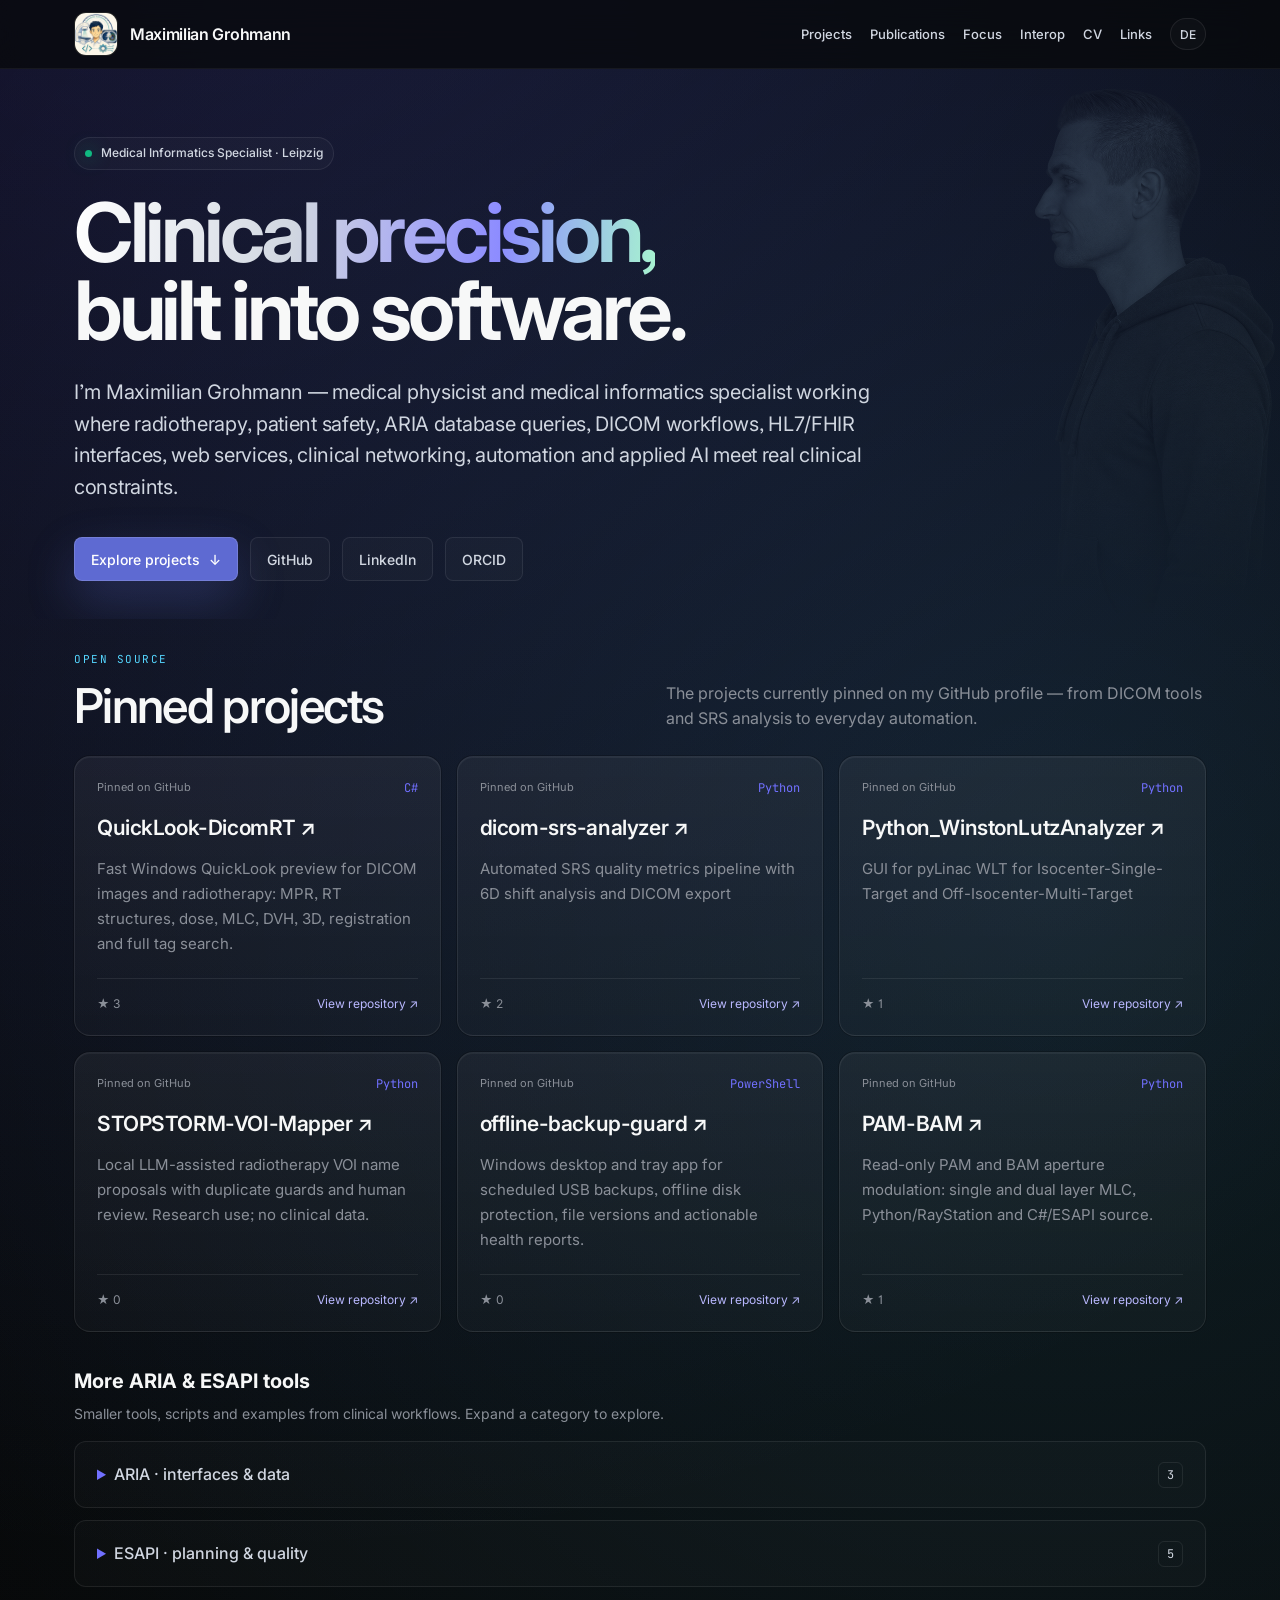
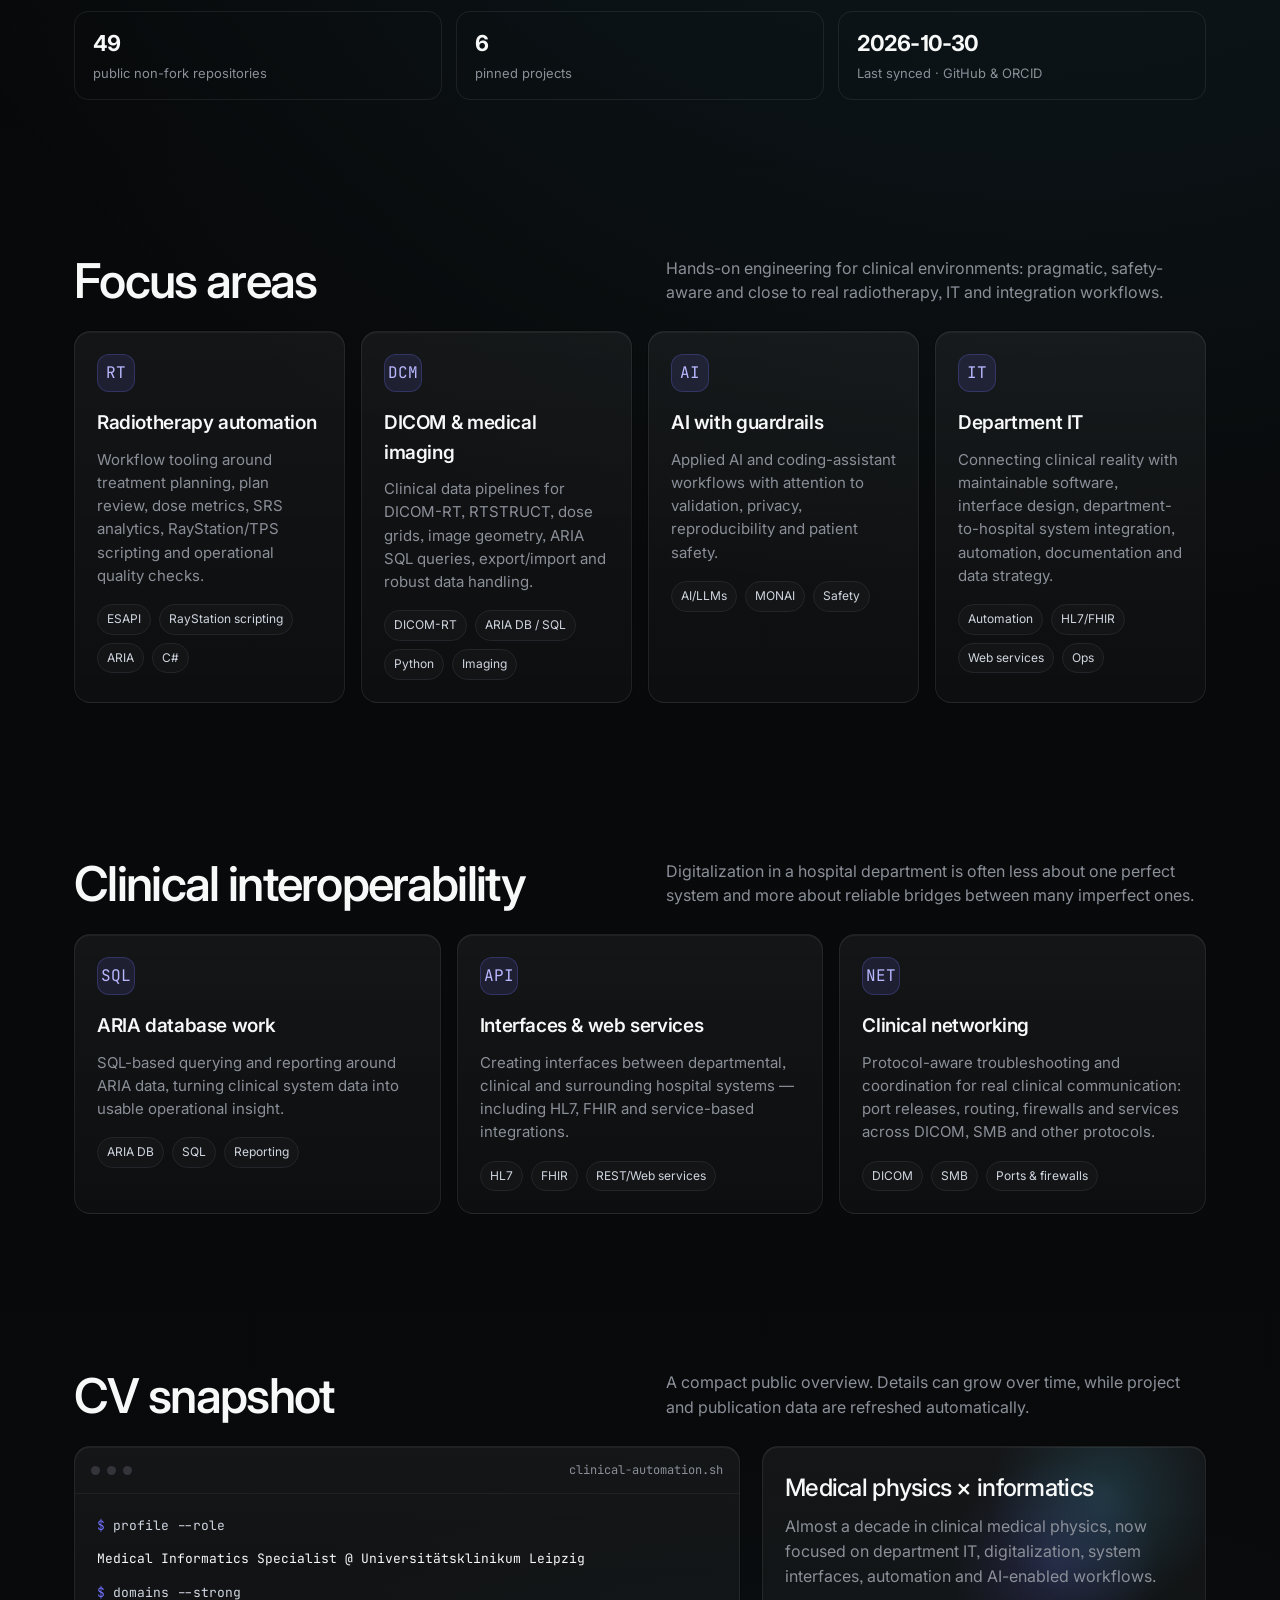
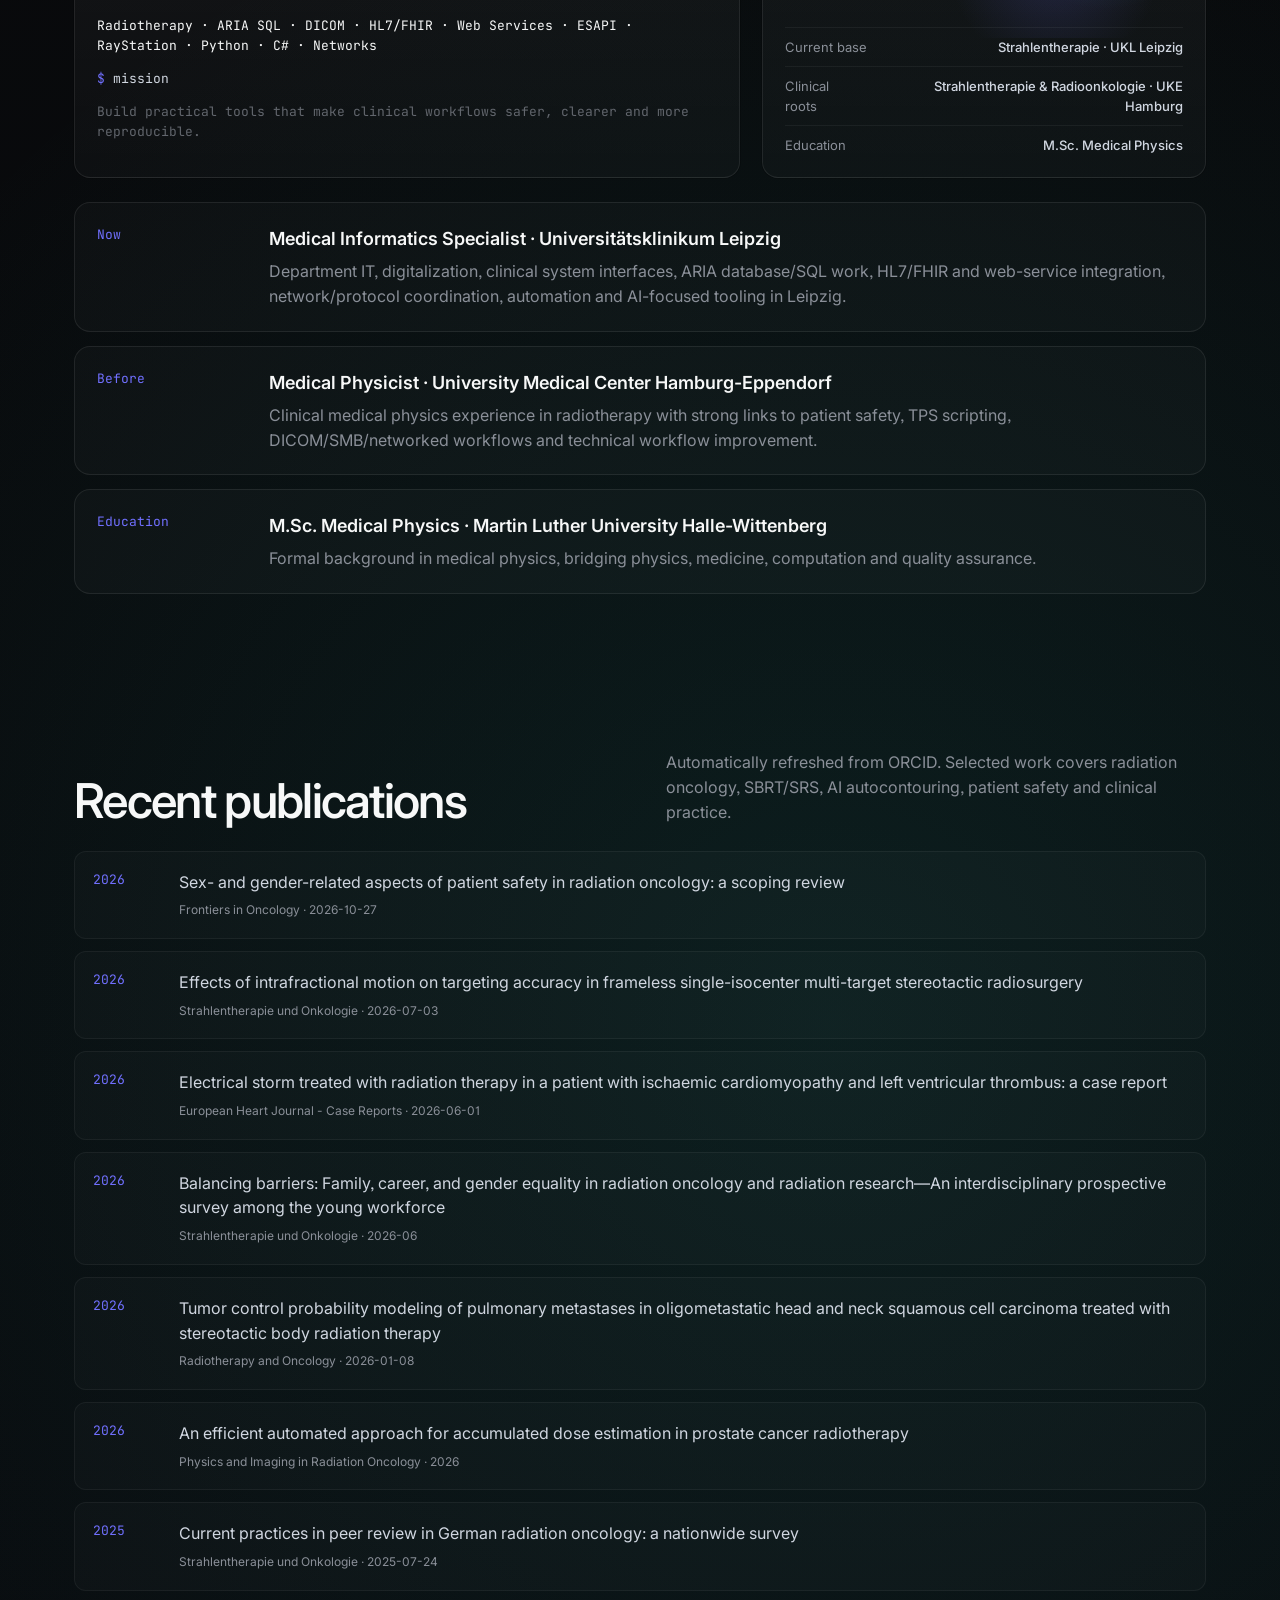
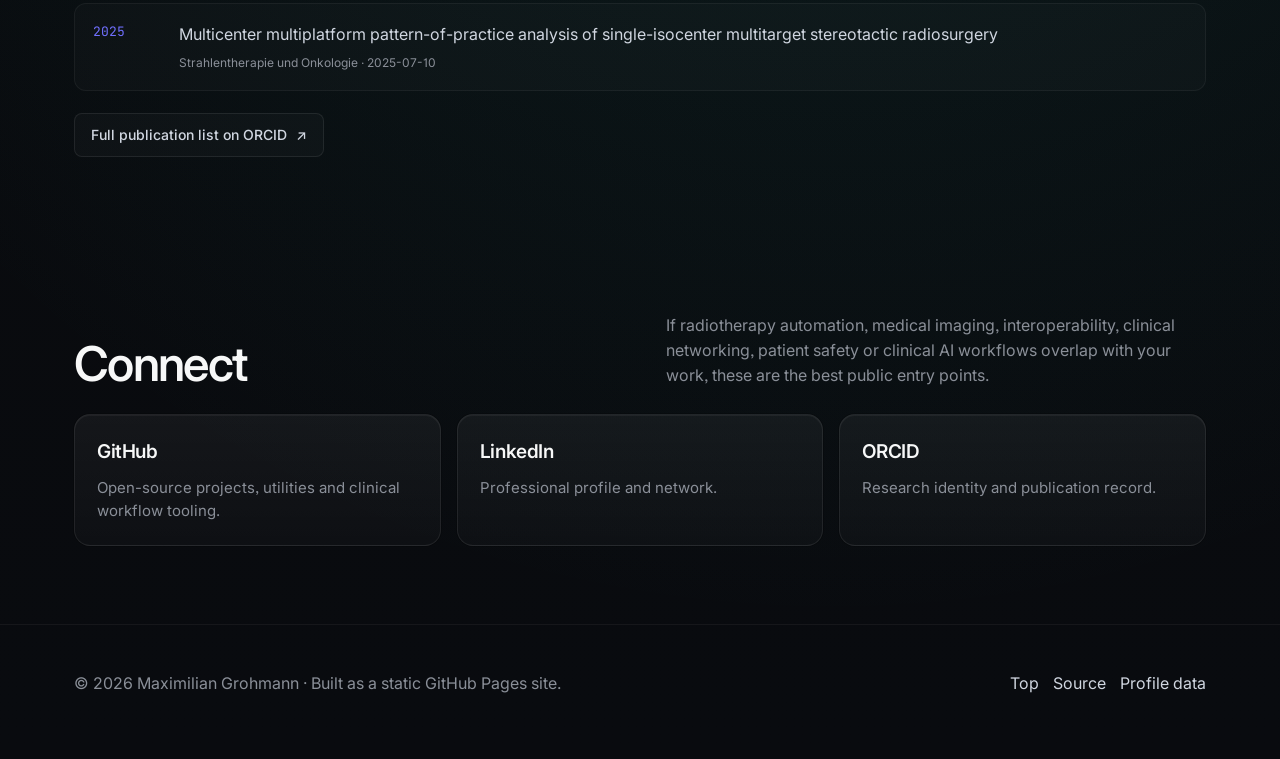
==== commit 61fabc5e: "Add new Frontiers publication and confine subtle portrait to hero" ====
--- a/index.html
+++ b/index.html
@@ -37,8 +37,10 @@
     }
     a { color: inherit; text-decoration: none; } a:hover { color: var(--text); }
     body > header, body > main, body > footer { position:relative; z-index:1; }
-    .fixed-silhouette { position:fixed; right:0; bottom:0; z-index:0; width:min(33vw,420px); height:min(86vh,820px); display:flex; align-items:flex-end; justify-content:flex-end; overflow:hidden; pointer-events:none; opacity:.42; }
-    .fixed-silhouette img { position:absolute; top:-3%; left:50%; height:165%; width:auto; max-width:none; transform:translateX(-45%); filter:grayscale(1) sepia(.4) hue-rotate(155deg) saturate(1.8); }
+    .hero-silhouette { position:absolute; right:0; bottom:0; z-index:0; width:min(28vw,360px); height:100%; overflow:hidden; pointer-events:none; opacity:.16; mask-image:linear-gradient(to bottom,#000 60%,transparent 100%); }
+    .hero-silhouette img { position:absolute; top:0; left:50%; height:140%; width:auto; max-width:none; transform:translateX(-45%); filter:grayscale(1) sepia(.4) hue-rotate(155deg) saturate(1.8); }
+    .hero > .container { position:relative; z-index:1; }
+    @media (max-width:1100px) { .hero-silhouette { display:none; } }
     .container { max-width: var(--max); margin: 0 auto; padding: 0 24px; }
     header { position: sticky; top: 0; z-index: 20; backdrop-filter: blur(18px); background: rgba(8,9,10,.74); border-bottom: 1px solid var(--border-soft); }
     nav { min-height: 68px; display:flex; align-items:center; justify-content:space-between; gap:20px; }
@@ -82,14 +84,14 @@
     .pub-list { display:grid; gap:12px; } .pub { display:grid; grid-template-columns:70px 1fr; gap:16px; padding:18px; border:1px solid var(--border-soft); border-radius:12px; background:rgba(255,255,255,.018); } .pub-year { color:var(--accent); font-family:'JetBrains Mono',monospace; font-size:13px; } .pub a { color:var(--muted); } .pub a:hover { color:var(--text); }
     .stats { display:grid; grid-template-columns:repeat(3,1fr); gap:14px; margin-top:18px; } .stat { padding:18px; border:1px solid var(--border); border-radius:14px; background:rgba(255,255,255,.025); } .stat b { display:block; font-size:30px; letter-spacing:-.04em; } .stat span { color:var(--subtle); font-size:13px; }
     footer { padding:46px 0 64px; border-top:1px solid var(--border-soft); color:var(--subtle); } .footer-inner { display:flex; justify-content:space-between; gap:20px; flex-wrap:wrap; } .footer-links { display:flex; gap:14px; flex-wrap:wrap; } .footer-links a { color:var(--muted); }
-    @media (max-width:980px){ .fixed-silhouette{opacity:.16;width:46vw;height:72vh}.hero-grid,.grid.cols-4,.grid.cols-3,.grid.cols-2{grid-template-columns:1fr}nav{height:auto;padding:10px 0;flex-wrap:wrap;align-items:flex-start}.brand{min-height:44px}.navlinks{display:flex;width:100%;gap:10px;overflow-x:auto;white-space:nowrap;scrollbar-width:none;padding:0 0 2px}.navlinks::-webkit-scrollbar{display:none}.navlinks a,.navlinks .lang-toggle{min-height:36px;display:inline-flex;align-items:center;justify-content:center;border:1px solid var(--border);border-radius:999px;background:rgba(255,255,255,.025);padding:6px 10px;flex:0 0 auto}.section-head{display:block}.section-head p{margin-top:12px}.event,.pub{grid-template-columns:1fr;gap:8px}.stats{grid-template-columns:1fr} }
-    @media (max-width:560px){ .fixed-silhouette{display:none}.container{padding:0 18px}.hero{padding-top:48px}.actions{display:grid;grid-template-columns:1fr}.actions .btn{width:100%}.terminal-body{font-size:12px} }
+    @media (max-width:980px){ .hero-grid,.grid.cols-4,.grid.cols-3,.grid.cols-2{grid-template-columns:1fr}nav{height:auto;padding:10px 0;flex-wrap:wrap;align-items:flex-start}.brand{min-height:44px}.navlinks{display:flex;width:100%;gap:10px;overflow-x:auto;white-space:nowrap;scrollbar-width:none;padding:0 0 2px}.navlinks::-webkit-scrollbar{display:none}.navlinks a,.navlinks .lang-toggle{min-height:36px;display:inline-flex;align-items:center;justify-content:center;border:1px solid var(--border);border-radius:999px;background:rgba(255,255,255,.025);padding:6px 10px;flex:0 0 auto}.section-head{display:block}.section-head p{margin-top:12px}.event,.pub{grid-template-columns:1fr;gap:8px}.stats{grid-template-columns:1fr} }
+    @media (max-width:560px){ .container{padding:0 18px}.hero{padding-top:48px}.actions{display:grid;grid-template-columns:1fr}.actions .btn{width:100%}.terminal-body{font-size:12px} }
     @media (prefers-reduced-motion:reduce){ *{scroll-behavior:auto!important;transition:none!important} }
 
     body > header { position:sticky; z-index:20; }
     section[id] { scroll-margin-top:90px; }
     .mark { width:44px; height:44px; border-radius:12px; object-fit:cover; background:var(--panel); box-shadow:none; border:1px solid var(--border); }
-    .hero { padding:68px 0 38px; }
+    .hero { position:relative; isolation:isolate; padding:68px 0 38px; }
     .hero-copy { max-width:840px; font-size:clamp(17px,1.8vw,20px); }
     .hero-grid { margin:0 0 24px; }
     #projects { padding-top:32px; }
@@ -128,12 +130,11 @@
   </style>
 </head>
 <body>
-  <div class="fixed-silhouette" aria-hidden="true"><img src="assets/max-hoodie-profile-20261013.png" alt="" width="1024" height="1536"></div>
   <header>
     <div class="container"><nav aria-label="Main navigation"><a class="brand" href="#top" aria-label="Maximilian Grohmann home"><img class="mark" src="assets/github-avatar.png" alt="" width="44" height="44"><span>Maximilian Grohmann</span></a><div class="navlinks"><a href="#projects">Projects</a><a href="#publications">Publications</a><a href="#focus">Focus</a><a href="#interoperability">Interop</a><a href="#cv">CV</a><a href="#contact">Links</a><button id="langToggle" class="lang-toggle" type="button" aria-label="Sprache auf Deutsch umschalten">DE</button></div></nav></div>
   </header>
   <main id="top">
-    <section class="hero"><div class="container"><div class="eyebrow"><span class="dot"></span> Medical Informatics Specialist · Leipzig</div><h1><span class="gradient-text">Clinical precision,</span><br> built into software.</h1><p class="hero-copy">I’m Maximilian Grohmann — medical physicist and medical informatics specialist working where radiotherapy, patient safety, ARIA database queries, DICOM workflows, HL7/FHIR interfaces, web services, clinical networking, automation and applied AI meet real clinical constraints.</p><div class="actions"><a class="btn primary" href="#projects">Explore projects <span aria-hidden="true">↓</span></a><a class="btn" href="https://github.com/Kiragroh" target="_blank" rel="noreferrer">GitHub</a><a class="btn" href="https://www.linkedin.com/in/maximilian-grohmann-b70588b1" target="_blank" rel="noreferrer">LinkedIn</a><a class="btn" href="https://orcid.org/0000-0002-6909-811X" target="_blank" rel="noreferrer">ORCID</a></div>
+    <section class="hero"><div class="hero-silhouette" aria-hidden="true"><img src="assets/max-hoodie-profile-20261013.png" alt="" width="1024" height="1536"></div><div class="container"><div class="eyebrow"><span class="dot"></span> Medical Informatics Specialist · Leipzig</div><h1><span class="gradient-text">Clinical precision,</span><br> built into software.</h1><p class="hero-copy">I’m Maximilian Grohmann — medical physicist and medical informatics specialist working where radiotherapy, patient safety, ARIA database queries, DICOM workflows, HL7/FHIR interfaces, web services, clinical networking, automation and applied AI meet real clinical constraints.</p><div class="actions"><a class="btn primary" href="#projects">Explore projects <span aria-hidden="true">↓</span></a><a class="btn" href="https://github.com/Kiragroh" target="_blank" rel="noreferrer">GitHub</a><a class="btn" href="https://www.linkedin.com/in/maximilian-grohmann-b70588b1" target="_blank" rel="noreferrer">LinkedIn</a><a class="btn" href="https://orcid.org/0000-0002-6909-811X" target="_blank" rel="noreferrer">ORCID</a></div>
       </div></section>
     <section id="projects"><div class="container"><div class="section-head"><div><p class="section-kicker">OPEN SOURCE</p><h2>Pinned projects</h2></div><p>The projects currently pinned on my GitHub profile — from DICOM tools and SRS analysis to everyday automation.</p></div>
       <div id="repoGrid" class="grid cols-3"><!-- pinned-repos:start -->
@@ -141,7 +142,7 @@
 <article class="card repo"><div class="repo-top"><span class="repo-kicker">Pinned on GitHub</span><span class="lang">Python</span></div><h3><a href="https://github.com/Kiragroh/dicom-srs-analyzer" target="_blank" rel="noreferrer">dicom-srs-analyzer<span aria-hidden="true"> ↗</span></a></h3><p>Automated SRS quality metrics pipeline with 6D shift analysis and DICOM export</p><div class="repo-footer"><span>★ 2</span><a href="https://github.com/Kiragroh/dicom-srs-analyzer" target="_blank" rel="noreferrer">View repository <span aria-hidden="true">↗</span></a></div></article>
 <article class="card repo"><div class="repo-top"><span class="repo-kicker">Pinned on GitHub</span><span class="lang">Python</span></div><h3><a href="https://github.com/Kiragroh/Python_WinstonLutzAnalyzer" target="_blank" rel="noreferrer">Python_WinstonLutzAnalyzer<span aria-hidden="true"> ↗</span></a></h3><p>GUI for pyLinac WLT for Isocenter-Single-Target and Off-Isocenter-Multi-Target </p><div class="repo-footer"><span>★ 1</span><a href="https://github.com/Kiragroh/Python_WinstonLutzAnalyzer" target="_blank" rel="noreferrer">View repository <span aria-hidden="true">↗</span></a></div></article>
 <article class="card repo"><div class="repo-top"><span class="repo-kicker">Pinned on GitHub</span><span class="lang">Python</span></div><h3><a href="https://github.com/Kiragroh/STOPSTORM-VOI-Mapper" target="_blank" rel="noreferrer">STOPSTORM-VOI-Mapper<span aria-hidden="true"> ↗</span></a></h3><p>Local LLM-assisted radiotherapy VOI name proposals with duplicate guards and human review. Research use; no clinical data.</p><div class="repo-footer"><span>★ 0</span><a href="https://github.com/Kiragroh/STOPSTORM-VOI-Mapper" target="_blank" rel="noreferrer">View repository <span aria-hidden="true">↗</span></a></div></article>
-<article class="card repo"><div class="repo-top"><span class="repo-kicker">Pinned on GitHub</span><span class="lang">PowerShell</span></div><h3><a href="https://github.com/Kiragroh/offline-backup-guard" target="_blank" rel="noreferrer">offline-backup-guard<span aria-hidden="true"> ↗</span></a></h3><p>Windows desktop backup app with setup wizard, system tray, health dashboard and USB offline-backup scheduling. Canary checks, file version retention and BCM reporting.</p><div class="repo-footer"><span>★ 0</span><a href="https://github.com/Kiragroh/offline-backup-guard" target="_blank" rel="noreferrer">View repository <span aria-hidden="true">↗</span></a></div></article>
+<article class="card repo"><div class="repo-top"><span class="repo-kicker">Pinned on GitHub</span><span class="lang">PowerShell</span></div><h3><a href="https://github.com/Kiragroh/offline-backup-guard" target="_blank" rel="noreferrer">offline-backup-guard<span aria-hidden="true"> ↗</span></a></h3><p>Windows desktop and tray app for scheduled USB backups, offline disk protection, file versions and actionable health reports.</p><div class="repo-footer"><span>★ 0</span><a href="https://github.com/Kiragroh/offline-backup-guard" target="_blank" rel="noreferrer">View repository <span aria-hidden="true">↗</span></a></div></article>
 <article class="card repo"><div class="repo-top"><span class="repo-kicker">Pinned on GitHub</span><span class="lang">Python</span></div><h3><a href="https://github.com/Kiragroh/PAM-BAM" target="_blank" rel="noreferrer">PAM-BAM<span aria-hidden="true"> ↗</span></a></h3><p>Read-only PAM and BAM aperture modulation: single and dual layer MLC, Python/RayStation and C#/ESAPI source.</p><div class="repo-footer"><span>★ 1</span><a href="https://github.com/Kiragroh/PAM-BAM" target="_blank" rel="noreferrer">View repository <span aria-hidden="true">↗</span></a></div></article>
 <!-- pinned-repos:end --></div>
       <div class="scripts-head"><h3>More ARIA &amp; ESAPI tools</h3><p>Smaller tools, scripts and examples from clinical workflows. Expand a category to explore.</p></div>
@@ -156,6 +157,7 @@
     <section id="cv"><div class="container"><div class="section-head"><h2>CV snapshot</h2><p>A compact public overview. Details can grow over time, while project and publication data are refreshed automatically.</p></div><div class="hero-grid" aria-label="Professional snapshot"><div class="terminal-card"><div class="terminal-top"><div class="traffic"><i></i><i></i><i></i></div><span>clinical-automation.sh</span></div><div class="terminal-body"><span class="line"><span class="prompt">$</span> profile --role</span><span class="line value">Medical Informatics Specialist @ Universitätsklinikum Leipzig</span><span class="line"><span class="prompt">$</span> domains --strong</span><span class="line value">Radiotherapy · ARIA SQL · DICOM · HL7/FHIR · Web Services · ESAPI · RayStation · Python · C# · Networks</span><span class="line"><span class="prompt">$</span> mission</span><span class="line comment">Build practical tools that make clinical workflows safer, clearer and more reproducible.</span></div></div><aside class="profile-card"><div><h2>Medical physics × informatics</h2><p>Almost a decade in clinical medical physics, now focused on department IT, digitalization, system interfaces, automation and AI-enabled workflows.</p></div><div class="mini-list"><div class="mini"><span>Current base</span><strong><a href="https://www.uniklinikum-leipzig.de/einrichtungen/strahlentherapie" target="_blank" rel="noreferrer">Strahlentherapie · UKL Leipzig</a></strong></div><div class="mini"><span>Clinical roots</span><strong><a href="https://www.uke.de/kliniken-institute/kliniken/strahlentherapie-radioonkologie/index.html" target="_blank" rel="noreferrer">Strahlentherapie &amp; Radioonkologie · UKE Hamburg</a></strong></div><div class="mini"><span>Education</span><strong>M.Sc. Medical Physics</strong></div></div></aside></div><div class="timeline"><article class="event"><div class="when">Now</div><div><h3>Medical Informatics Specialist · Universitätsklinikum Leipzig</h3><p>Department IT, digitalization, clinical system interfaces, ARIA database/SQL work, HL7/FHIR and web-service integration, network/protocol coordination, automation and AI-focused tooling in Leipzig.</p></div></article><article class="event"><div class="when">Before</div><div><h3>Medical Physicist · University Medical Center Hamburg-Eppendorf</h3><p>Clinical medical physics experience in radiotherapy with strong links to patient safety, TPS scripting, DICOM/SMB/networked workflows and technical workflow improvement.</p></div></article><article class="event"><div class="when">Education</div><div><h3>M.Sc. Medical Physics · Martin Luther University Halle-Wittenberg</h3><p>Formal background in medical physics, bridging physics, medicine, computation and quality assurance.</p></div></article></div></div></section>
 
     <section id="publications"><div class="container"><div class="section-head"><h2>Recent publications</h2><p>Automatically refreshed from ORCID. Selected work covers radiation oncology, SBRT/SRS, AI autocontouring, patient safety and clinical practice.</p></div><div id="pubList" class="pub-list"><!-- publications:start -->
+<article class="pub"><div class="pub-year">2026</div><div><a href="https://doi.org/10.3389/fonc.2026.1962214" target="_blank" rel="noreferrer">Sex- and gender-related aspects of patient safety in radiation oncology: a scoping review</a><div class="pub-meta">Frontiers in Oncology · <time datetime="2026-10-27">2026-10-27</time></div></div></article>
 <article class="pub"><div class="pub-year">2026</div><div><a href="https://doi.org/10.1007/s00066-026-02565-6" target="_blank" rel="noreferrer">Effects of intrafractional motion on targeting accuracy in frameless single-isocenter multi-target stereotactic radiosurgery</a><div class="pub-meta">Strahlentherapie und Onkologie · <time datetime="2026-07-03">2026-07-03</time></div></div></article>
 <article class="pub"><div class="pub-year">2026</div><div><a href="https://doi.org/10.1093/ehjcr/ytag414" target="_blank" rel="noreferrer">Electrical storm treated with radiation therapy in a patient with ischaemic cardiomyopathy and left ventricular thrombus: a case report</a><div class="pub-meta">European Heart Journal - Case Reports · <time datetime="2026-06-01">2026-06-01</time></div></div></article>
 <article class="pub"><div class="pub-year">2026</div><div><a href="https://doi.org/10.1007/s00066-025-02402-2" target="_blank" rel="noreferrer">Balancing barriers: Family, career, and gender equality in radiation oncology and radiation research—An interdisciplinary prospective survey among the young workforce</a><div class="pub-meta">Strahlentherapie und Onkologie · <time datetime="2026-06">2026-06</time></div></div></article>
@@ -163,7 +165,6 @@
 <article class="pub"><div class="pub-year">2026</div><div><a href="https://doi.org/10.1016/j.phro.2026.100942" target="_blank" rel="noreferrer">An efficient automated approach for accumulated dose estimation in prostate cancer radiotherapy</a><div class="pub-meta">Physics and Imaging in Radiation Oncology · <time datetime="2026">2026</time></div></div></article>
 <article class="pub"><div class="pub-year">2025</div><div><a href="https://doi.org/10.1007/s00066-025-02444-6" target="_blank" rel="noreferrer">Current practices in peer review in German radiation oncology: a nationwide survey</a><div class="pub-meta">Strahlentherapie und Onkologie · <time datetime="2025-07-24">2025-07-24</time></div></div></article>
 <article class="pub"><div class="pub-year">2025</div><div><a href="https://doi.org/10.1007/s00066-025-02424-w" target="_blank" rel="noreferrer">Multicenter multiplatform pattern-of-practice analysis of single-isocenter multitarget stereotactic radiosurgery</a><div class="pub-meta">Strahlentherapie und Onkologie · <time datetime="2025-07-10">2025-07-10</time></div></div></article>
-<article class="pub"><div class="pub-year">2025</div><div><a href="https://doi.org/10.1007/s00066-025-02408-w" target="_blank" rel="noreferrer">Implementing total skin electron irradiation in radiotherapy: a structured change management approach</a><div class="pub-meta">Strahlentherapie und Onkologie · <time datetime="2025-05-14">2025-05-14</time></div></div></article>
 <!-- publications:end --></div><a class="btn orcid-link" href="https://orcid.org/0000-0002-6909-811X" target="_blank" rel="noreferrer">Full publication list on ORCID <span aria-hidden="true">↗</span></a></div></section>
     <section id="contact"><div class="container"><div class="section-head"><h2>Connect</h2><p>If radiotherapy automation, medical imaging, interoperability, clinical networking, patient safety or clinical AI workflows overlap with your work, these are the best public entry points.</p></div><div class="grid cols-3"><a class="card" href="https://github.com/Kiragroh" target="_blank" rel="noreferrer"><h3>GitHub</h3><p>Open-source projects, utilities and clinical workflow tooling.</p></a><a class="card" href="https://www.linkedin.com/in/maximilian-grohmann-b70588b1" target="_blank" rel="noreferrer"><h3>LinkedIn</h3><p>Professional profile and network.</p></a><a class="card" href="https://orcid.org/0000-0002-6909-811X" target="_blank" rel="noreferrer"><h3>ORCID</h3><p>Research identity and publication record.</p></a></div></div></section>
   </main>
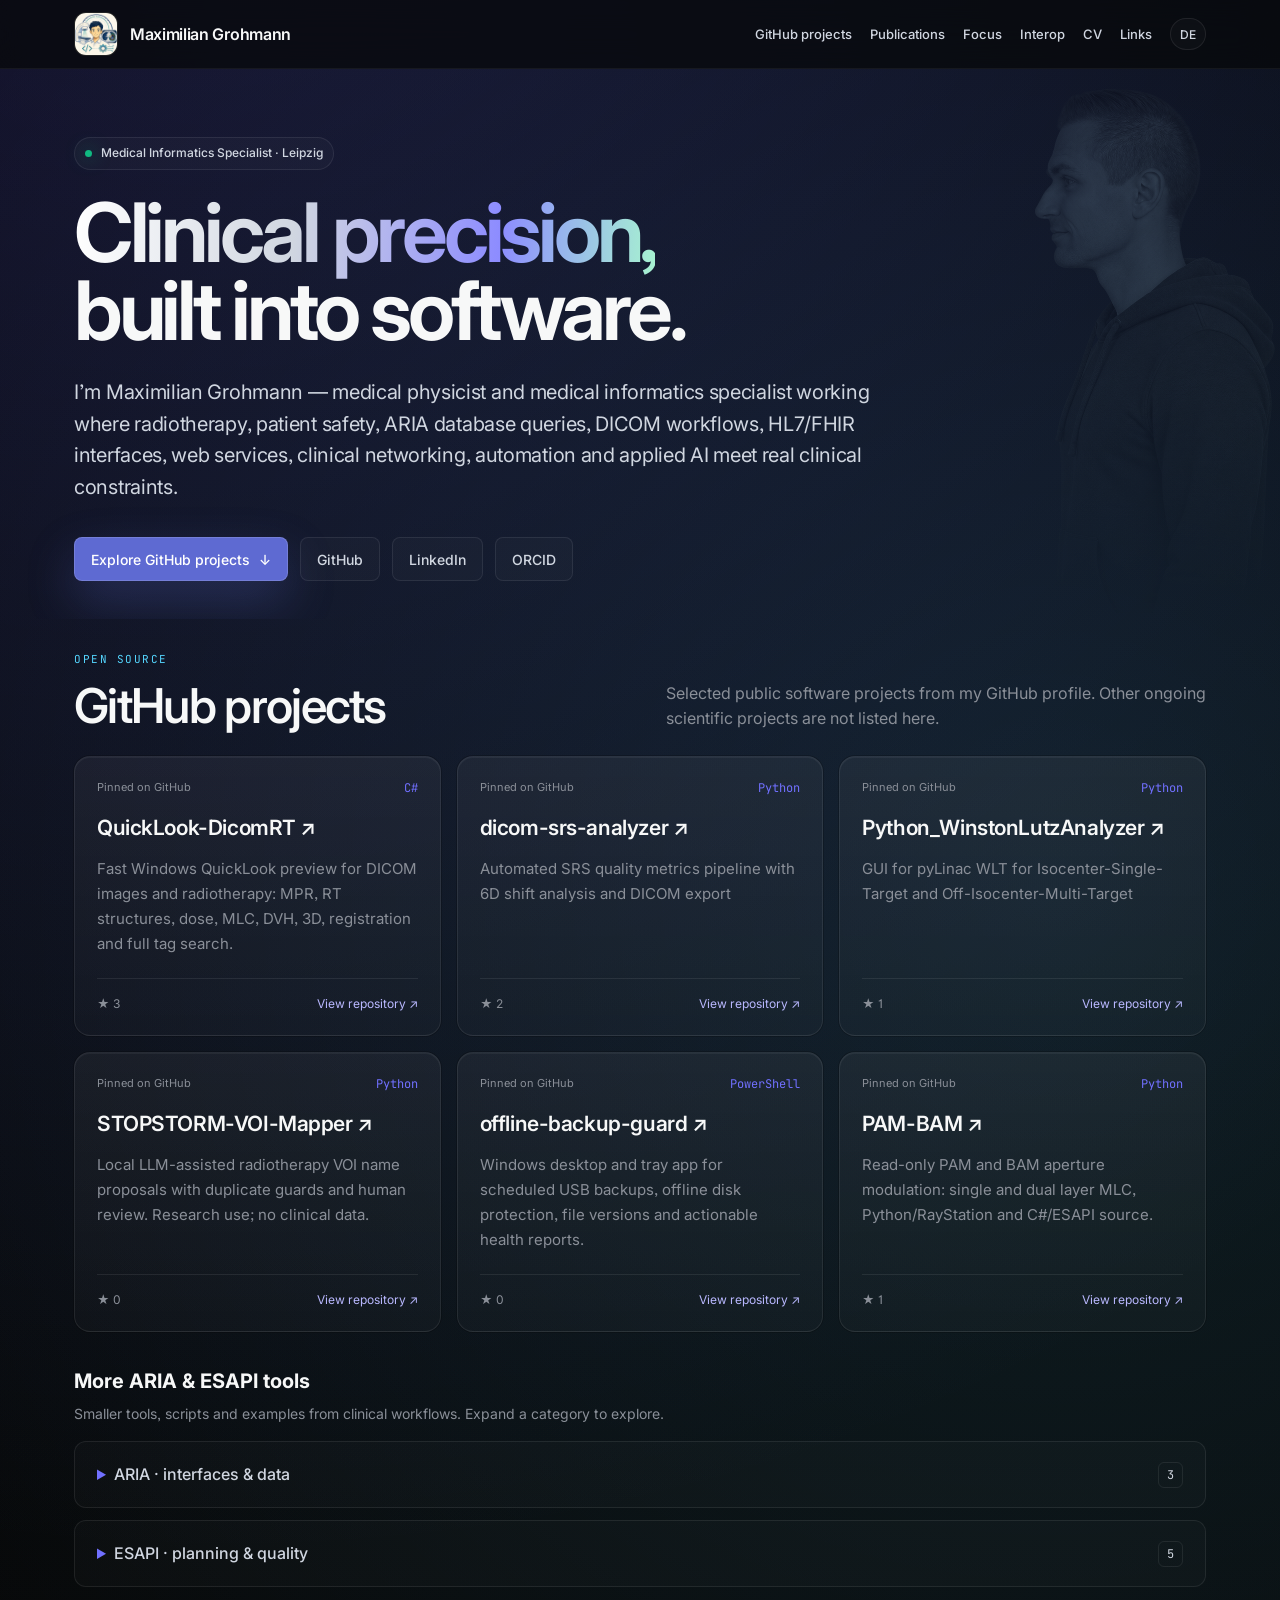
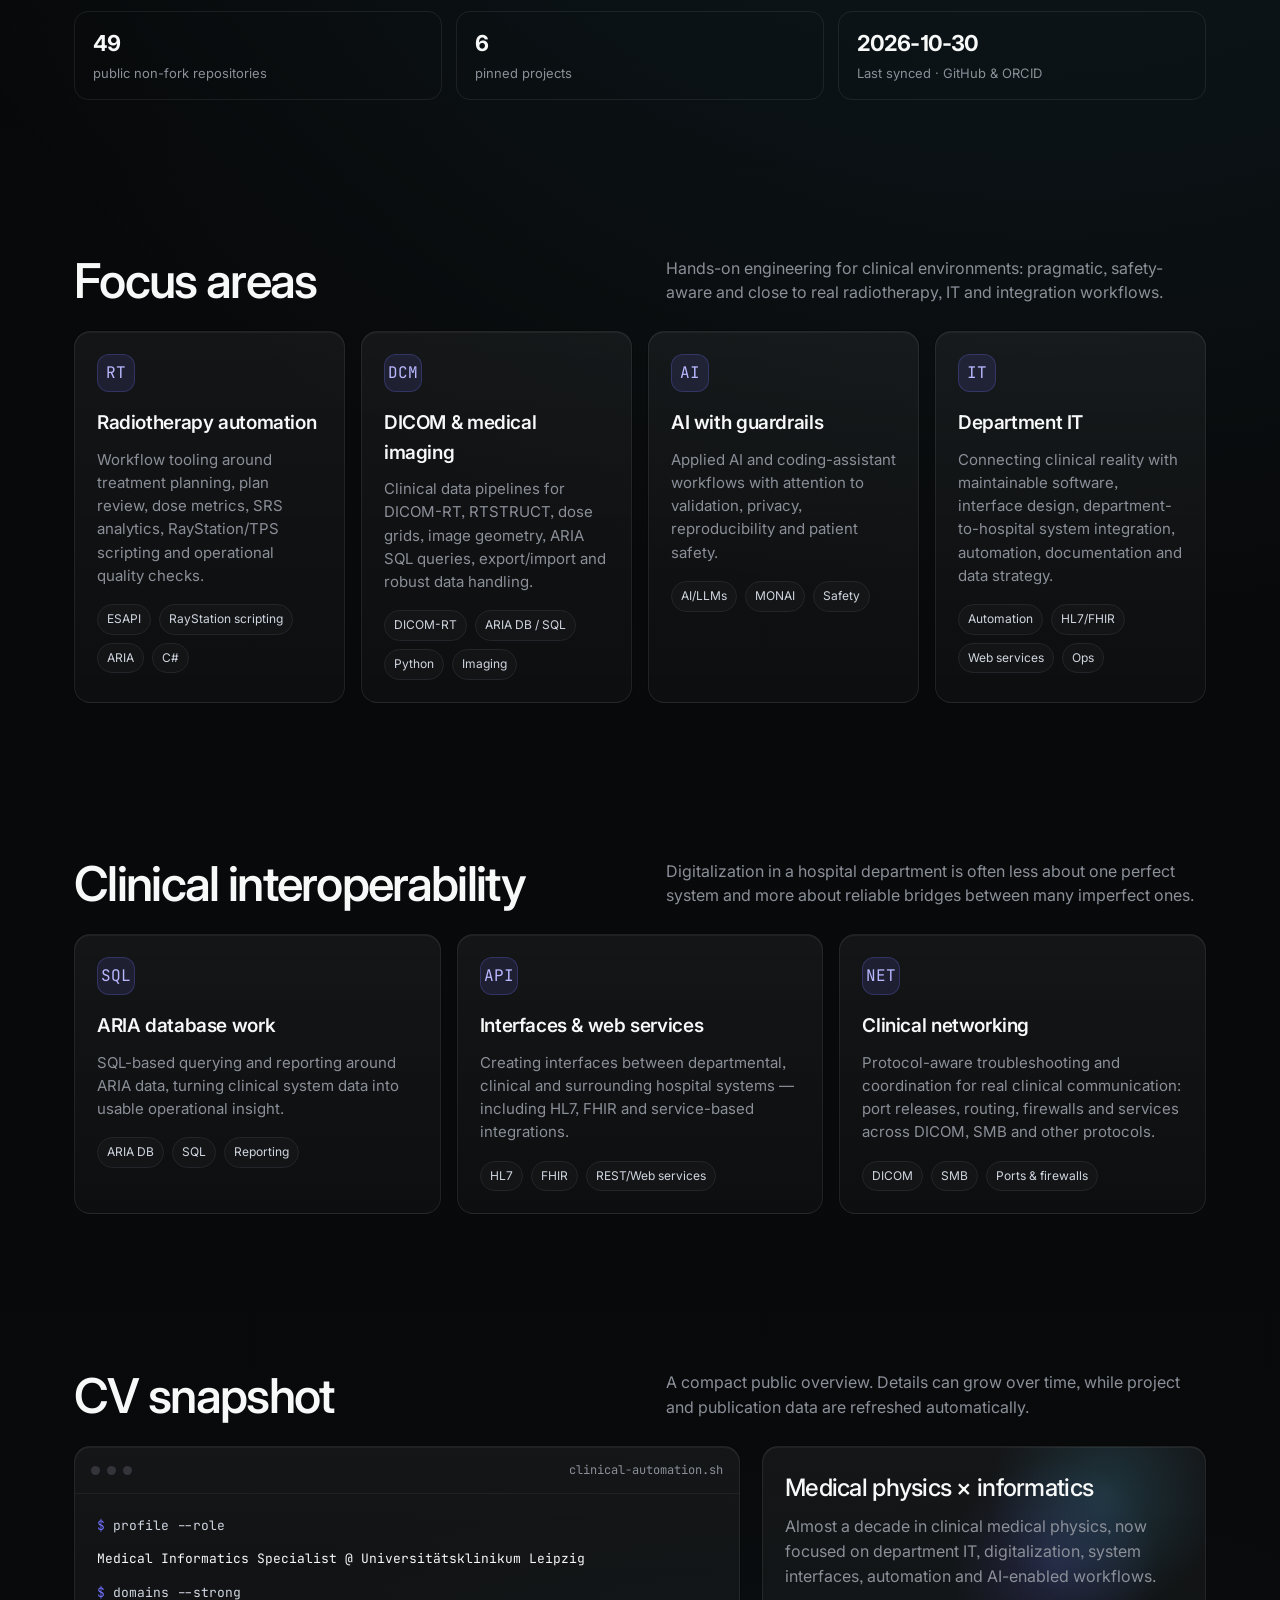
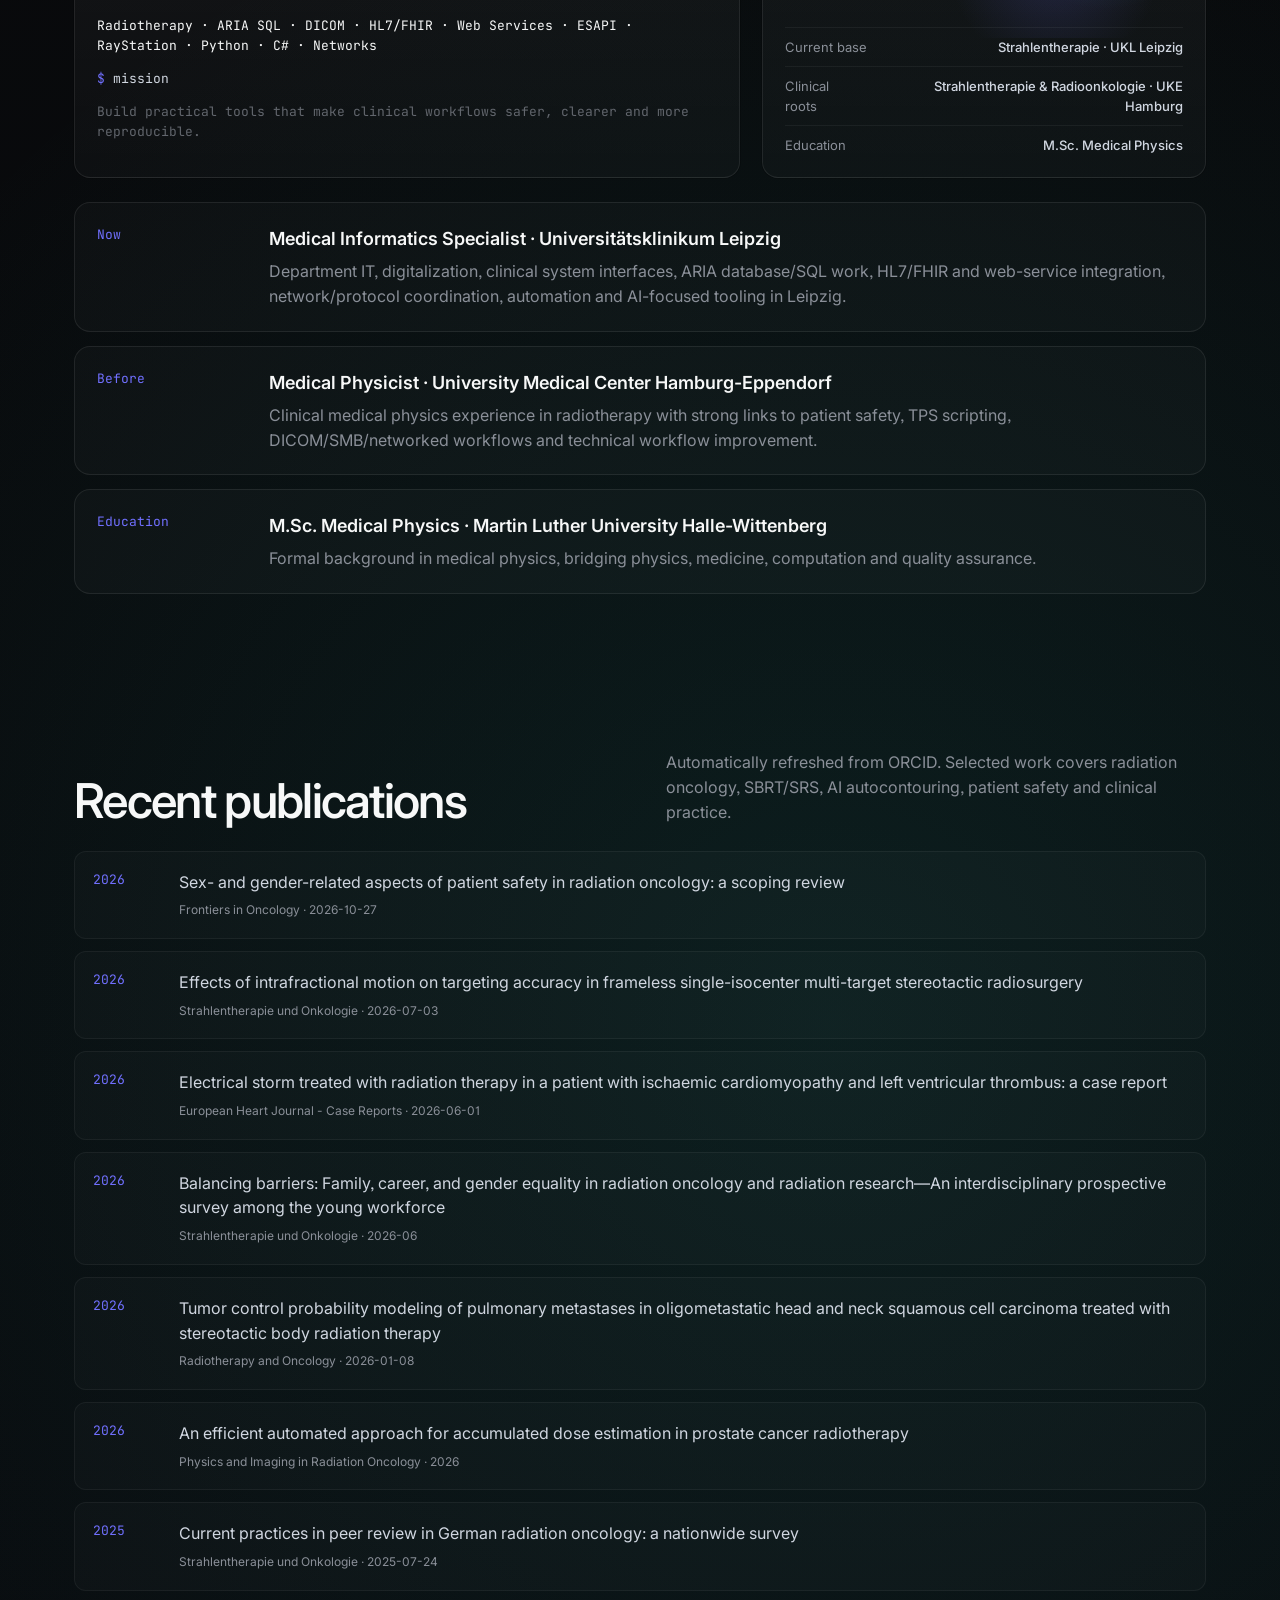
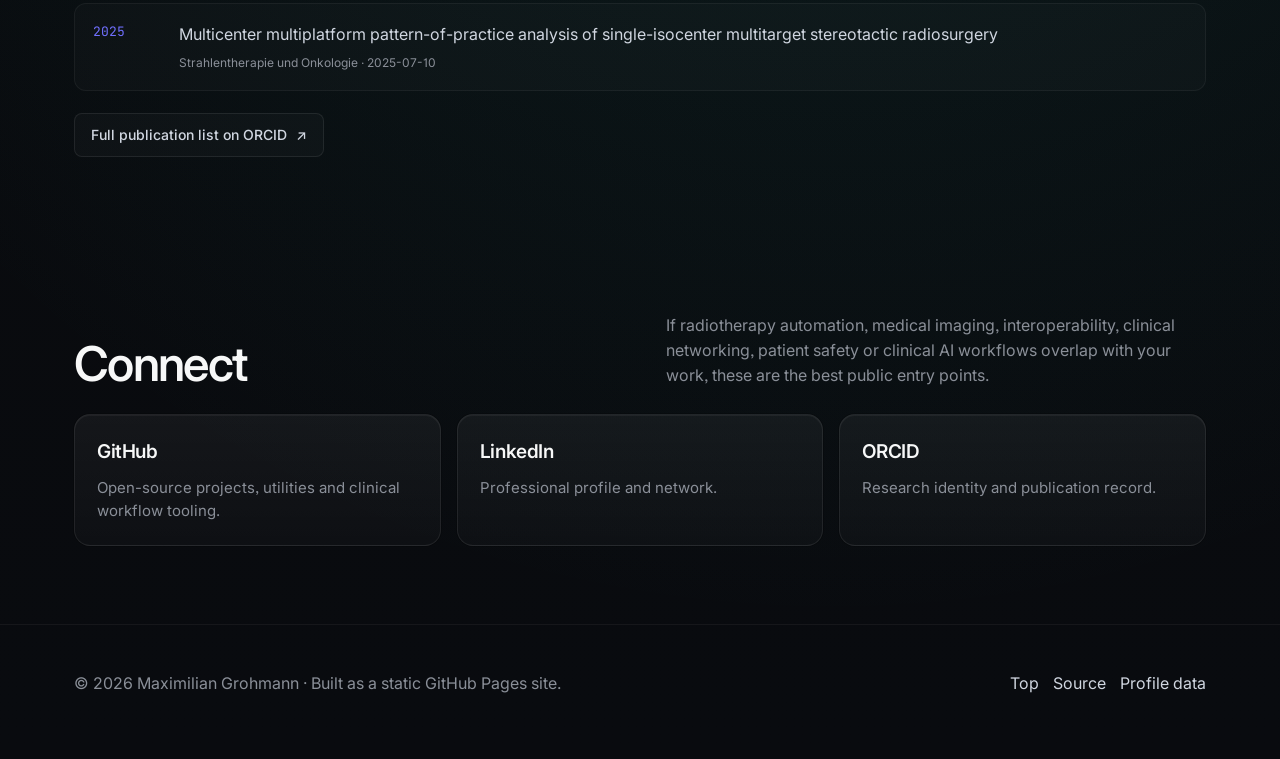
==== commit 3de246c0: "Clarify GitHub software scope separately from ongoing scientific projects" ====
--- a/index.html
+++ b/index.html
@@ -131,12 +131,12 @@
 </head>
 <body>
   <header>
-    <div class="container"><nav aria-label="Main navigation"><a class="brand" href="#top" aria-label="Maximilian Grohmann home"><img class="mark" src="assets/github-avatar.png" alt="" width="44" height="44"><span>Maximilian Grohmann</span></a><div class="navlinks"><a href="#projects">Projects</a><a href="#publications">Publications</a><a href="#focus">Focus</a><a href="#interoperability">Interop</a><a href="#cv">CV</a><a href="#contact">Links</a><button id="langToggle" class="lang-toggle" type="button" aria-label="Sprache auf Deutsch umschalten">DE</button></div></nav></div>
+    <div class="container"><nav aria-label="Main navigation"><a class="brand" href="#top" aria-label="Maximilian Grohmann home"><img class="mark" src="assets/github-avatar.png" alt="" width="44" height="44"><span>Maximilian Grohmann</span></a><div class="navlinks"><a href="#projects">GitHub projects</a><a href="#publications">Publications</a><a href="#focus">Focus</a><a href="#interoperability">Interop</a><a href="#cv">CV</a><a href="#contact">Links</a><button id="langToggle" class="lang-toggle" type="button" aria-label="Sprache auf Deutsch umschalten">DE</button></div></nav></div>
   </header>
   <main id="top">
-    <section class="hero"><div class="hero-silhouette" aria-hidden="true"><img src="assets/max-hoodie-profile-20261013.png" alt="" width="1024" height="1536"></div><div class="container"><div class="eyebrow"><span class="dot"></span> Medical Informatics Specialist · Leipzig</div><h1><span class="gradient-text">Clinical precision,</span><br> built into software.</h1><p class="hero-copy">I’m Maximilian Grohmann — medical physicist and medical informatics specialist working where radiotherapy, patient safety, ARIA database queries, DICOM workflows, HL7/FHIR interfaces, web services, clinical networking, automation and applied AI meet real clinical constraints.</p><div class="actions"><a class="btn primary" href="#projects">Explore projects <span aria-hidden="true">↓</span></a><a class="btn" href="https://github.com/Kiragroh" target="_blank" rel="noreferrer">GitHub</a><a class="btn" href="https://www.linkedin.com/in/maximilian-grohmann-b70588b1" target="_blank" rel="noreferrer">LinkedIn</a><a class="btn" href="https://orcid.org/0000-0002-6909-811X" target="_blank" rel="noreferrer">ORCID</a></div>
+    <section class="hero"><div class="hero-silhouette" aria-hidden="true"><img src="assets/max-hoodie-profile-20261013.png" alt="" width="1024" height="1536"></div><div class="container"><div class="eyebrow"><span class="dot"></span> Medical Informatics Specialist · Leipzig</div><h1><span class="gradient-text">Clinical precision,</span><br> built into software.</h1><p class="hero-copy">I’m Maximilian Grohmann — medical physicist and medical informatics specialist working where radiotherapy, patient safety, ARIA database queries, DICOM workflows, HL7/FHIR interfaces, web services, clinical networking, automation and applied AI meet real clinical constraints.</p><div class="actions"><a class="btn primary" href="#projects">Explore GitHub projects <span aria-hidden="true">↓</span></a><a class="btn" href="https://github.com/Kiragroh" target="_blank" rel="noreferrer">GitHub</a><a class="btn" href="https://www.linkedin.com/in/maximilian-grohmann-b70588b1" target="_blank" rel="noreferrer">LinkedIn</a><a class="btn" href="https://orcid.org/0000-0002-6909-811X" target="_blank" rel="noreferrer">ORCID</a></div>
       </div></section>
-    <section id="projects"><div class="container"><div class="section-head"><div><p class="section-kicker">OPEN SOURCE</p><h2>Pinned projects</h2></div><p>The projects currently pinned on my GitHub profile — from DICOM tools and SRS analysis to everyday automation.</p></div>
+    <section id="projects"><div class="container"><div class="section-head"><div><p class="section-kicker">OPEN SOURCE</p><h2>GitHub projects</h2></div><p>Selected public software projects from my GitHub profile. Other ongoing scientific projects are not listed here.</p></div>
       <div id="repoGrid" class="grid cols-3"><!-- pinned-repos:start -->
 <article class="card repo"><div class="repo-top"><span class="repo-kicker">Pinned on GitHub</span><span class="lang">C#</span></div><h3><a href="https://github.com/Kiragroh/QuickLook-DicomRT" target="_blank" rel="noreferrer">QuickLook-DicomRT<span aria-hidden="true"> ↗</span></a></h3><p>Fast Windows QuickLook preview for DICOM images and radiotherapy: MPR, RT structures, dose, MLC, DVH, 3D, registration and full tag search.</p><div class="repo-footer"><span>★ 3</span><a href="https://github.com/Kiragroh/QuickLook-DicomRT" target="_blank" rel="noreferrer">View repository <span aria-hidden="true">↗</span></a></div></article>
 <article class="card repo"><div class="repo-top"><span class="repo-kicker">Pinned on GitHub</span><span class="lang">Python</span></div><h3><a href="https://github.com/Kiragroh/dicom-srs-analyzer" target="_blank" rel="noreferrer">dicom-srs-analyzer<span aria-hidden="true"> ↗</span></a></h3><p>Automated SRS quality metrics pipeline with 6D shift analysis and DICOM export</p><div class="repo-footer"><span>★ 2</span><a href="https://github.com/Kiragroh/dicom-srs-analyzer" target="_blank" rel="noreferrer">View repository <span aria-hidden="true">↗</span></a></div></article>
